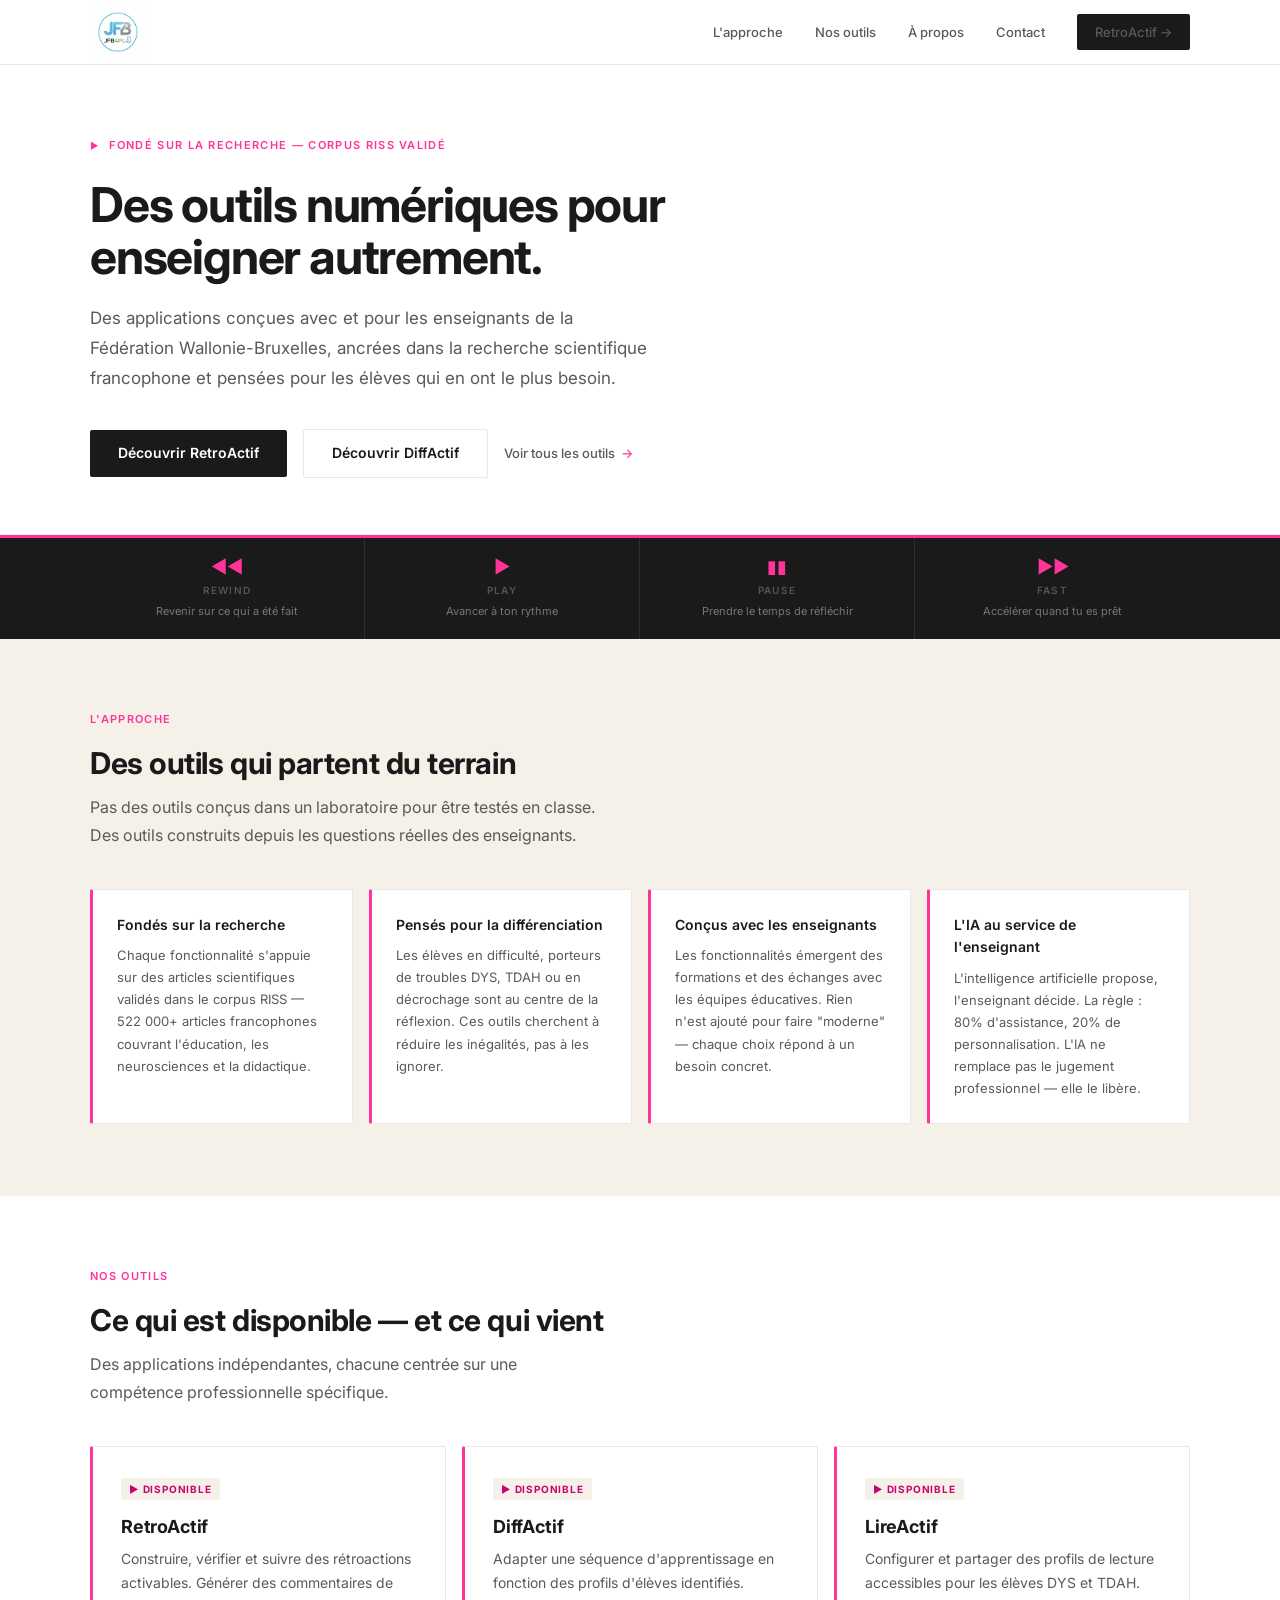
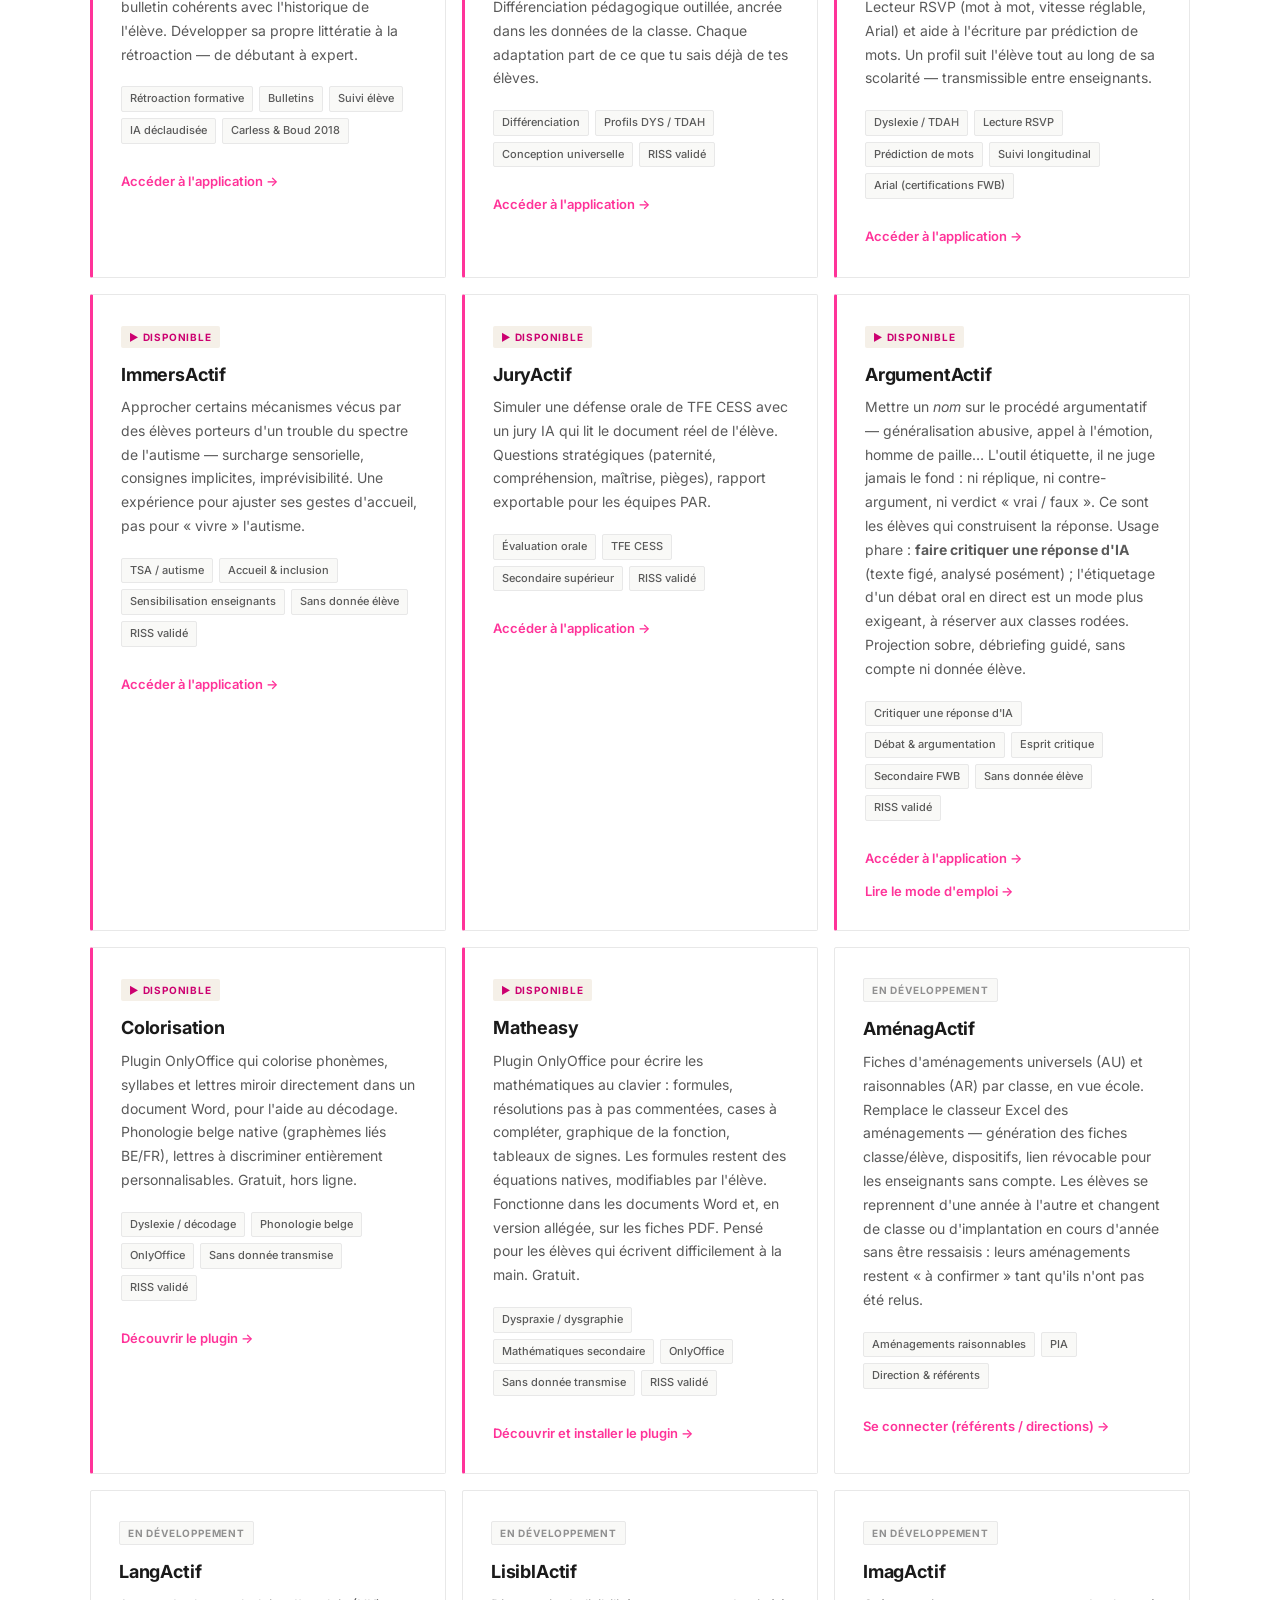
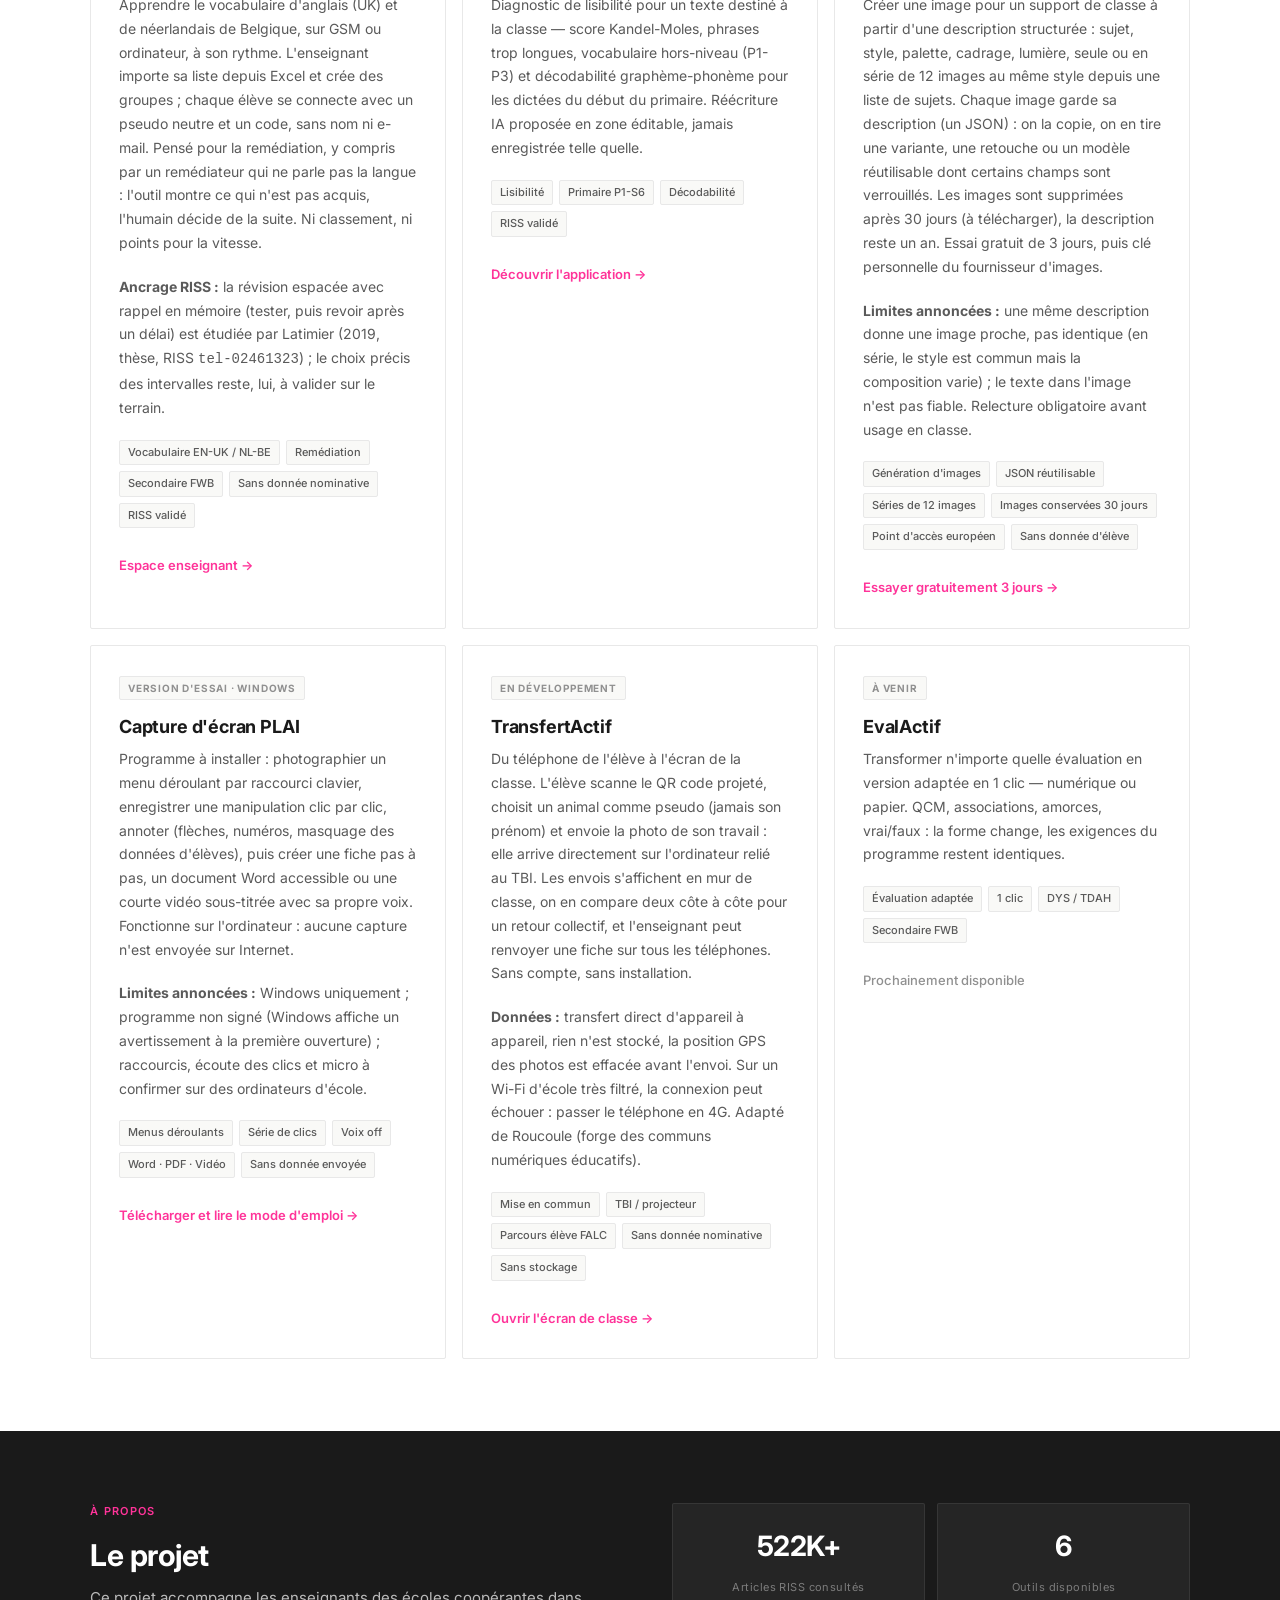
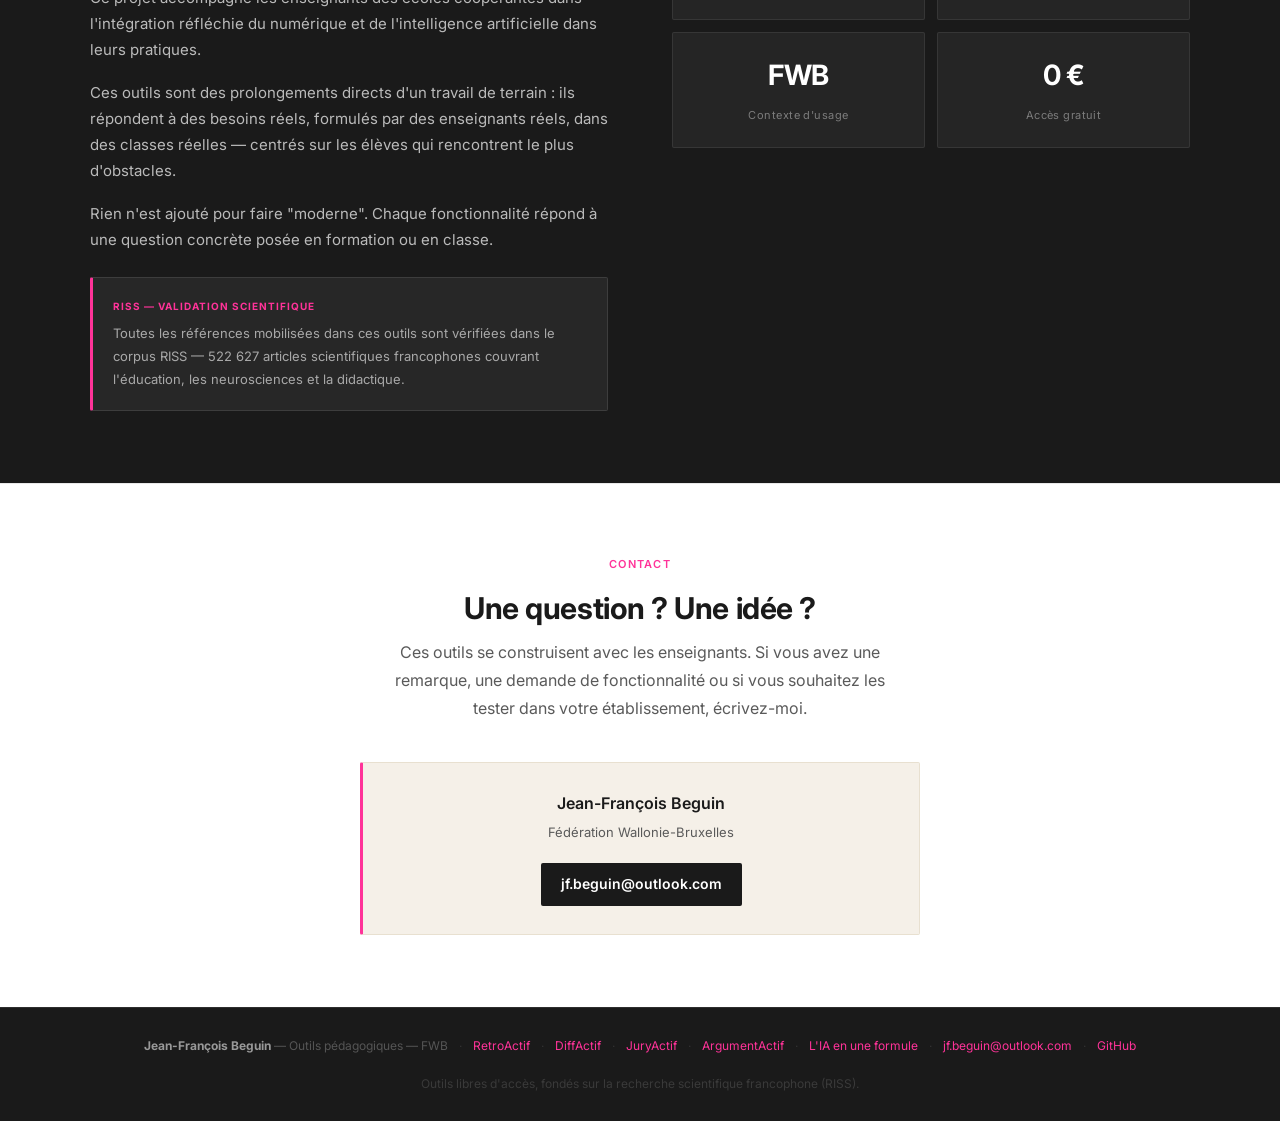
==== index.html @ 8d58b7bd "Ajoute la page de téléchargement et le mode d'emploi de Capture d'écran PLAI Co-Authored-By: Claude " ====
<!DOCTYPE html>
<html lang="fr">
<head>
  <meta charset="UTF-8" />
  <meta name="viewport" content="width=device-width, initial-scale=1.0" />
  <title>Jean-François Beguin — Outils pédagogiques</title>
  <meta name="description" content="Des outils numériques fondés sur la recherche, conçus pour les enseignants de la Fédération Wallonie-Bruxelles. Par Jean-François Beguin." />
  <link rel="preconnect" href="https://fonts.googleapis.com" />
  <link rel="preconnect" href="https://fonts.gstatic.com" crossorigin />
  <link href="https://fonts.googleapis.com/css2?family=Inter:wght@400;500;600;700&display=swap" rel="stylesheet" />
  <style>
    *, *::before, *::after { box-sizing: border-box; margin: 0; padding: 0; }

    :root {
      --noir:        #1a1a1a;
      --noir-doux:   #2e2e2e;
      --rose:        #FF3399;
      --rose-dk:     #CC0070;
      --beige:       #F5F0E8;
      --beige-dk:    #E8E0D0;
      --blanc:       #ffffff;
      --gris:        #5a5a5a;
      --gris-clair:  #909090;
      --bordure:     #e8e8e8;
      --bg-subtil:   #f9f9f7;
    }

    html { scroll-behavior: smooth; }

    body {
      font-family: 'Inter', system-ui, sans-serif;
      color: var(--noir);
      background: var(--blanc);
      line-height: 1.6;
      font-size: 16px;
    }

    a { color: inherit; text-decoration: none; }

    /* ── NAV ── */
    nav {
      position: sticky; top: 0; z-index: 100;
      background: var(--blanc);
      border-bottom: 1px solid var(--bordure);
      padding: 0 2rem;
    }

    .nav-inner {
      max-width: 1100px; margin: 0 auto;
      display: flex; align-items: center; justify-content: space-between;
      height: 64px;
    }

    .nav-logo {
      display: flex; align-items: center; gap: 12px;
    }

    .nav-logo img { height: 56px; width: auto; }

    .nav-logo-text {
      font-size: 13px; font-weight: 600;
      color: var(--noir); letter-spacing: 0.01em;
    }

    .nav-logo-sub {
      font-size: 10px; font-weight: 400;
      color: var(--gris-clair); letter-spacing: 0.03em;
      display: block;
    }

    .nav-links { display: flex; align-items: center; gap: 2rem; }
    .nav-links a {
      font-size: 13px; font-weight: 500;
      color: var(--gris); transition: color .15s;
    }
    .nav-links a:hover { color: var(--rose); }

    .btn-nav {
      background: var(--noir); color: var(--blanc);
      padding: 8px 18px; border-radius: 2px;
      font-size: 13px; font-weight: 600;
      transition: background .15s;
    }
    .btn-nav:hover { background: var(--noir-doux); }

    /* ── HERO ── */
    .hero {
      padding: 72px 2rem 56px;
      border-bottom: 1px solid var(--bordure);
    }

    .hero-inner { max-width: 1100px; margin: 0 auto; }

    .hero-tag {
      font-size: 11px; font-weight: 600;
      letter-spacing: 0.12em; text-transform: uppercase;
      color: var(--rose); margin-bottom: 24px;
      display: flex; align-items: center; gap: 10px;
    }
    .hero-tag::before { content: '▶'; font-size: 9px; }

    .hero h1 {
      font-size: clamp(2rem, 4.5vw, 3rem);
      font-weight: 700; line-height: 1.1;
      letter-spacing: -0.025em;
      color: var(--noir); max-width: 720px;
      margin-bottom: 20px;
    }

    .hero p {
      font-size: 17px; color: var(--gris);
      max-width: 560px; line-height: 1.75;
      margin-bottom: 36px;
    }

    .hero-cta { display: flex; gap: 16px; align-items: center; flex-wrap: wrap; }

    .btn-primary {
      background: var(--noir); color: var(--blanc);
      padding: 12px 28px; border-radius: 2px;
      font-weight: 600; font-size: 14px;
      transition: background .15s;
      display: inline-flex; align-items: center; gap: 8px;
    }
    .btn-primary:hover { background: var(--noir-doux); }

    .btn-secondary {
      font-size: 13px; font-weight: 500;
      color: var(--gris);
      display: inline-flex; align-items: center; gap: 6px;
    }
    .btn-secondary:hover { color: var(--rose); }
    .btn-secondary .arrow { color: var(--rose); }

    /* ── BANDE RYTHME ── */
    .rythme {
      background: var(--noir);
      border-top: 3px solid var(--rose);
    }

    .rythme-inner {
      max-width: 1100px; margin: 0 auto;
      display: grid; grid-template-columns: repeat(4, 1fr);
    }

    .rythme-item {
      padding: 20px 24px;
      display: flex; flex-direction: column;
      align-items: center; gap: 6px;
      border-right: 1px solid #2e2e2e;
    }
    .rythme-item:last-child { border-right: none; }

    .rythme-icon { font-size: 18px; color: var(--rose); line-height: 1; }

    .rythme-label {
      font-size: 10px; font-weight: 600;
      letter-spacing: 0.12em; text-transform: uppercase;
      color: #555;
    }

    .rythme-desc {
      font-size: 11px; color: #777;
      text-align: center; line-height: 1.4;
    }

    /* ── SECTIONS ── */
    section { padding: 72px 2rem; }
    .section-inner { max-width: 1100px; margin: 0 auto; }

    .section-label {
      font-size: 11px; font-weight: 600;
      letter-spacing: 0.12em; text-transform: uppercase;
      color: var(--rose); margin-bottom: 16px;
    }

    .section-title {
      font-size: clamp(1.4rem, 3vw, 1.875rem);
      font-weight: 700; letter-spacing: -0.015em;
      color: var(--noir); margin-bottom: 12px; line-height: 1.2;
    }

    .section-sub {
      font-size: 16px; color: var(--gris);
      max-width: 520px; line-height: 1.75;
    }

    /* ── APPROCHE ── */
    .approche { background: var(--beige); }

    .approche-grid {
      display: grid; grid-template-columns: repeat(auto-fit, minmax(240px, 1fr));
      gap: 16px; margin-top: 40px;
    }

    .approche-card {
      background: var(--blanc); border: 1px solid var(--bordure);
      border-left: 3px solid var(--rose);
      border-radius: 2px; padding: 24px;
    }

    .approche-card h3 {
      font-size: 14px; font-weight: 600;
      color: var(--noir); margin-bottom: 8px;
    }

    .approche-card p {
      font-size: 13px; color: var(--gris); line-height: 1.7;
    }

    /* ── OUTILS ── */
    .outils-grid {
      display: grid; grid-template-columns: repeat(auto-fit, minmax(300px, 1fr));
      gap: 16px; margin-top: 40px;
    }

    .outil-card {
      border: 1px solid var(--bordure); border-radius: 2px;
      padding: 28px; position: relative;
      transition: box-shadow .15s;
    }

    .outil-card:hover { box-shadow: 0 4px 24px rgba(0,0,0,.07); }

    .outil-card.disponible {
      border-left: 3px solid var(--rose);
    }

    .outil-badge {
      font-size: 10px; font-weight: 700;
      letter-spacing: 0.08em; text-transform: uppercase;
      padding: 3px 8px; border-radius: 2px;
      margin-bottom: 16px; display: inline-block;
    }

    .badge-live { background: var(--beige); color: var(--rose-dk); }
    .badge-dev  { background: var(--bg-subtil); color: var(--gris-clair); border: 1px solid var(--bordure); }

    .outil-card h3 {
      font-size: 18px; font-weight: 700;
      letter-spacing: -0.01em;
      color: var(--noir); margin-bottom: 10px; line-height: 1.2;
    }

    .outil-card p {
      font-size: 14px; color: var(--gris);
      line-height: 1.7; margin-bottom: 20px;
    }

    .outil-tags { display: flex; flex-wrap: wrap; gap: 6px; margin-bottom: 24px; }

    .tag {
      font-size: 11px; font-weight: 500;
      background: var(--bg-subtil); border: 1px solid var(--bordure);
      padding: 3px 8px; border-radius: 2px; color: var(--gris);
    }

    .outil-link {
      display: inline-flex; align-items: center; gap: 6px;
      font-size: 13px; font-weight: 600; color: var(--rose);
      border-bottom: 1px solid transparent;
      transition: border-color .15s;
    }
    .outil-link:hover { border-color: var(--rose); }

    .outil-link-disabled {
      font-size: 13px; font-weight: 500;
      color: var(--gris-clair);
    }

    /* ── ABOUT ── */
    .about { background: var(--noir); color: var(--blanc); }

    .about-inner {
      max-width: 1100px; margin: 0 auto;
      display: grid; grid-template-columns: 1fr 1fr;
      gap: 64px; align-items: start;
    }

    .about .section-label { color: var(--rose); }
    .about .section-title { color: var(--blanc); }

    .about p {
      color: rgba(255,255,255,0.7); line-height: 1.75;
      margin-bottom: 16px; font-size: 15px;
    }

    .about p strong { color: rgba(255,255,255,0.9); font-weight: 600; }

    .about-riss {
      background: rgba(255,255,255,.06);
      border: 1px solid rgba(255,255,255,.1);
      border-left: 3px solid var(--rose);
      border-radius: 2px; padding: 20px; margin-top: 24px;
    }

    .about-riss .riss-label {
      font-size: 10px; font-weight: 700;
      text-transform: uppercase; letter-spacing: 0.1em;
      color: var(--rose); margin-bottom: 8px;
    }

    .about-riss p {
      font-size: 13px; color: rgba(255,255,255,.6); margin: 0;
    }

    .about-stats {
      display: grid; grid-template-columns: 1fr 1fr;
      gap: 12px;
    }

    .about-stat {
      text-align: center;
      background: rgba(255,255,255,.05);
      border: 1px solid rgba(255,255,255,.08);
      border-radius: 2px; padding: 20px;
    }

    .about-stat .num {
      font-size: 28px; font-weight: 700;
      color: var(--blanc); letter-spacing: -0.02em;
      display: block; margin-bottom: 4px;
    }

    .about-stat .lbl {
      font-size: 11px; color: rgba(255,255,255,.4);
      letter-spacing: 0.04em;
    }

    /* ── CONTACT ── */
    .contact { border-top: 1px solid var(--bordure); }

    .contact-box {
      max-width: 560px; margin: 40px auto 0;
      background: var(--beige);
      border: 1px solid var(--beige-dk);
      border-left: 3px solid var(--rose);
      border-radius: 2px; padding: 28px; text-align: center;
    }

    .contact-box h3 {
      font-size: 16px; font-weight: 600;
      color: var(--noir); margin-bottom: 6px;
    }

    .contact-box p {
      font-size: 13px; color: var(--gris);
      margin-bottom: 20px; line-height: 1.6;
    }

    .contact-email {
      display: inline-flex; align-items: center; gap: 8px;
      background: var(--noir); color: var(--blanc);
      padding: 10px 20px; border-radius: 2px;
      font-weight: 600; font-size: 14px;
      transition: background .15s;
    }
    .contact-email:hover { background: var(--noir-doux); }

    /* ── FOOTER ── */
    footer {
      background: var(--noir); color: #555;
      padding: 28px 2rem; text-align: center;
      font-size: 12px; border-top: 1px solid #2e2e2e;
    }
    footer strong { color: #999; }
    footer a { color: var(--rose); }
    footer a:hover { text-decoration: underline; }
    footer .sep { margin: 0 8px; color: #333; }

    /* ── RESPONSIVE ── */
    @media (max-width: 768px) {
      .nav-links { display: none; }
      .about-inner { grid-template-columns: 1fr; gap: 40px; }
      .rythme-inner { grid-template-columns: repeat(2, 1fr); }
    }
  </style>
  <script defer src="https://cloud.umami.is/script.js" data-website-id="f9b80a7f-f0d7-4c2b-8bb0-e303efa3aeed"></script>
</head>
<body>

<!-- NAV -->
<nav>
  <div class="nav-inner">
    <div class="nav-logo">
      <img src="logo-jfb4plai.png" alt="Jean-François Beguin" />
    </div>
    <div class="nav-links">
      <a href="#approche">L'approche</a>
      <a href="#outils">Nos outils</a>
      <a href="#about">À propos</a>
      <a href="#contact">Contact</a>
      <a href="https://retroactif.jfb4plai.com" class="btn-nav" target="_blank" rel="noopener noreferrer" data-umami-event="nav-retroactif">RetroActif →</a>
    </div>
  </div>
</nav>

<!-- HERO -->
<div class="hero">
  <div class="hero-inner">
    <div class="hero-tag">Fondé sur la recherche — Corpus RISS validé</div>
    <h1>Des outils numériques pour enseigner autrement.</h1>
    <p>
      Des applications conçues avec et pour les enseignants de la Fédération Wallonie-Bruxelles,
      ancrées dans la recherche scientifique francophone et pensées pour les élèves qui en ont le plus besoin.
    </p>
    <div class="hero-cta">
      <a href="https://retroactif.jfb4plai.com" class="btn-primary" target="_blank" rel="noopener noreferrer" data-umami-event="hero-retroactif">
        Découvrir RetroActif
      </a>
      <a href="https://diffactif.vercel.app" class="btn-primary" style="background:var(--blanc);color:var(--noir);border:1.5px solid var(--bordure);" target="_blank" rel="noopener noreferrer" data-umami-event="hero-diffactif">
        Découvrir DiffActif
      </a>
      <a href="#outils" class="btn-secondary">
        Voir tous les outils <span class="arrow">→</span>
      </a>
    </div>
  </div>
</div>

<!-- BANDE RYTHME -->
<div class="rythme">
  <div class="rythme-inner">
    <div class="rythme-item">
      <span class="rythme-icon">◀◀</span>
      <span class="rythme-label">Rewind</span>
      <span class="rythme-desc">Revenir sur ce qui a été fait</span>
    </div>
    <div class="rythme-item">
      <span class="rythme-icon">▶</span>
      <span class="rythme-label">Play</span>
      <span class="rythme-desc">Avancer à ton rythme</span>
    </div>
    <div class="rythme-item">
      <span class="rythme-icon">▮▮</span>
      <span class="rythme-label">Pause</span>
      <span class="rythme-desc">Prendre le temps de réfléchir</span>
    </div>
    <div class="rythme-item">
      <span class="rythme-icon">▶▶</span>
      <span class="rythme-label">Fast</span>
      <span class="rythme-desc">Accélérer quand tu es prêt</span>
    </div>
  </div>
</div>

<!-- APPROCHE -->
<section class="approche" id="approche">
  <div class="section-inner">
    <div class="section-label">L'approche</div>
    <h2 class="section-title">Des outils qui partent du terrain</h2>
    <p class="section-sub">Pas des outils conçus dans un laboratoire pour être testés en classe. Des outils construits depuis les questions réelles des enseignants.</p>

    <div class="approche-grid">
      <div class="approche-card">
        <h3>Fondés sur la recherche</h3>
        <p>Chaque fonctionnalité s'appuie sur des articles scientifiques validés dans le corpus RISS — 522 000+ articles francophones couvrant l'éducation, les neurosciences et la didactique.</p>
      </div>
      <div class="approche-card">
        <h3>Pensés pour la différenciation</h3>
        <p>Les élèves en difficulté, porteurs de troubles DYS, TDAH ou en décrochage sont au centre de la réflexion. Ces outils cherchent à réduire les inégalités, pas à les ignorer.</p>
      </div>
      <div class="approche-card">
        <h3>Conçus avec les enseignants</h3>
        <p>Les fonctionnalités émergent des formations et des échanges avec les équipes éducatives. Rien n'est ajouté pour faire "moderne" — chaque choix répond à un besoin concret.</p>
      </div>
      <div class="approche-card">
        <h3>L'IA au service de l'enseignant</h3>
        <p>L'intelligence artificielle propose, l'enseignant décide. La règle : 80% d'assistance, 20% de personnalisation. L'IA ne remplace pas le jugement professionnel — elle le libère.</p>
      </div>
    </div>
  </div>
</section>

<!-- OUTILS -->
<section id="outils">
  <div class="section-inner">
    <div class="section-label">Nos outils</div>
    <h2 class="section-title">Ce qui est disponible — et ce qui vient</h2>
    <p class="section-sub">Des applications indépendantes, chacune centrée sur une compétence professionnelle spécifique.</p>

    <div class="outils-grid">

      <!-- RetroActif -->
      <div class="outil-card disponible">
        <span class="outil-badge badge-live">▶ Disponible</span>
        <h3>RetroActif</h3>
        <p>
          Construire, vérifier et suivre des rétroactions activables.
          Générer des commentaires de bulletin cohérents avec l'historique de l'élève.
          Développer sa propre littératie à la rétroaction — de débutant à expert.
        </p>
        <div class="outil-tags">
          <span class="tag">Rétroaction formative</span>
          <span class="tag">Bulletins</span>
          <span class="tag">Suivi élève</span>
          <span class="tag">IA déclaudisée</span>
          <span class="tag">Carless &amp; Boud 2018</span>
        </div>
        <a href="https://retroactif.jfb4plai.com" class="outil-link" target="_blank" rel="noopener noreferrer" data-umami-event="carte-retroactif">
          Accéder à l'application →
        </a>
      </div>

      <!-- DiffActif -->
      <div class="outil-card disponible">
        <span class="outil-badge badge-live">▶ Disponible</span>
        <h3>DiffActif</h3>
        <p>
          Adapter une séquence d'apprentissage en fonction des profils d'élèves identifiés.
          Différenciation pédagogique outillée, ancrée dans les données de la classe.
          Chaque adaptation part de ce que tu sais déjà de tes élèves.
        </p>
        <div class="outil-tags">
          <span class="tag">Différenciation</span>
          <span class="tag">Profils DYS / TDAH</span>
          <span class="tag">Conception universelle</span>
          <span class="tag">RISS validé</span>
        </div>
        <a href="https://diffactif.vercel.app" class="outil-link" target="_blank" rel="noopener noreferrer" data-umami-event="carte-diffactif">
          Accéder à l'application →
        </a>
      </div>

      <!-- LireActif -->
      <div class="outil-card disponible">
        <span class="outil-badge badge-live">▶ Disponible</span>
        <h3>LireActif</h3>
        <p>
          Configurer et partager des profils de lecture accessibles pour les élèves DYS et TDAH.
          Lecteur RSVP (mot à mot, vitesse réglable, Arial) et aide à l'écriture par prédiction de mots.
          Un profil suit l'élève tout au long de sa scolarité — transmissible entre enseignants.
        </p>
        <div class="outil-tags">
          <span class="tag">Dyslexie / TDAH</span>
          <span class="tag">Lecture RSVP</span>
          <span class="tag">Prédiction de mots</span>
          <span class="tag">Suivi longitudinal</span>
          <span class="tag">Arial (certifications FWB)</span>
        </div>
        <a href="https://lire-actif.vercel.app" class="outil-link" target="_blank" rel="noopener noreferrer" data-umami-event="carte-lireactif">
          Accéder à l'application →
        </a>
      </div>

      <!-- ImmersActif -->
      <div class="outil-card disponible">
        <span class="outil-badge badge-live">▶ Disponible</span>
        <h3>ImmersActif</h3>
        <p>
          Approcher certains mécanismes vécus par des élèves porteurs d'un trouble du spectre de l'autisme —
          surcharge sensorielle, consignes implicites, imprévisibilité.
          Une expérience pour ajuster ses gestes d'accueil, pas pour « vivre » l'autisme.
        </p>
        <div class="outil-tags">
          <span class="tag">TSA / autisme</span>
          <span class="tag">Accueil &amp; inclusion</span>
          <span class="tag">Sensibilisation enseignants</span>
          <span class="tag">Sans donnée élève</span>
          <span class="tag">RISS validé</span>
        </div>
        <a href="https://immersactif.vercel.app" class="outil-link" target="_blank" rel="noopener noreferrer" data-umami-event="carte-immersactif">
          Accéder à l'application →
        </a>
      </div>

      <!-- JuryActif -->
      <div class="outil-card disponible">
        <span class="outil-badge badge-live">▶ Disponible</span>
        <h3>JuryActif</h3>
        <p>
          Simuler une défense orale de TFE CESS avec un jury IA qui lit le document réel de l'élève.
          Questions stratégiques (paternité, compréhension, maîtrise, pièges), rapport exportable pour les équipes PAR.
</p>
        <div class="outil-tags">
          <span class="tag">Évaluation orale</span>
          <span class="tag">TFE CESS</span>
          <span class="tag">Secondaire supérieur</span>
          <span class="tag">RISS validé</span>
        </div>
        <a href="https://jury-actif.vercel.app" class="outil-link" target="_blank" rel="noopener noreferrer" data-umami-event="carte-juryactif">
          Accéder à l'application →
        </a>
      </div>

      <!-- ArgumentActif -->
      <div class="outil-card disponible">
        <span class="outil-badge badge-live">▶ Disponible</span>
        <h3>ArgumentActif</h3>
        <p>
          Mettre un <em>nom</em> sur le procédé argumentatif — généralisation abusive, appel
          à l'émotion, homme de paille… L'outil étiquette, il ne juge jamais le fond : ni
          réplique, ni contre-argument, ni verdict « vrai / faux ». Ce sont les élèves qui
          construisent la réponse. Usage phare : <strong>faire critiquer une réponse d'IA</strong>
          (texte figé, analysé posément) ; l'étiquetage d'un débat oral en direct est un mode
          plus exigeant, à réserver aux classes rodées. Projection sobre, débriefing guidé,
          sans compte ni donnée élève.
        </p>
        <div class="outil-tags">
          <span class="tag">Critiquer une réponse d'IA</span>
          <span class="tag">Débat &amp; argumentation</span>
          <span class="tag">Esprit critique</span>
          <span class="tag">Secondaire FWB</span>
          <span class="tag">Sans donnée élève</span>
          <span class="tag">RISS validé</span>
        </div>
        <a href="https://argumentactif.jfb4plai.com" class="outil-link" target="_blank" rel="noopener noreferrer" data-umami-event="carte-argumentactif">
          Accéder à l'application →
        </a>
        <a href="https://argumentactif.jfb4plai.com/mode-emploi" class="outil-link" style="display:block;margin-top:10px;" target="_blank" rel="noopener noreferrer" data-umami-event="carte-argumentactif-mode-emploi">
          Lire le mode d'emploi →
        </a>
      </div>

      <!-- Colorisation -->
      <div class="outil-card disponible">
        <span class="outil-badge badge-live">▶ Disponible</span>
        <h3>Colorisation</h3>
        <p>
          Plugin OnlyOffice qui colorise phonèmes, syllabes et lettres miroir directement
          dans un document Word, pour l'aide au décodage. Phonologie belge native (graphèmes
          liés BE/FR), lettres à discriminer entièrement personnalisables. Gratuit, hors ligne.
        </p>
        <div class="outil-tags">
          <span class="tag">Dyslexie / décodage</span>
          <span class="tag">Phonologie belge</span>
          <span class="tag">OnlyOffice</span>
          <span class="tag">Sans donnée transmise</span>
          <span class="tag">RISS validé</span>
        </div>
        <a href="/colorisation-plai-onlyoffice.html" class="outil-link" data-umami-event="carte-colorisation-plai">
          Découvrir le plugin →
        </a>
      </div>

      <!-- Matheasy -->
      <div class="outil-card disponible">
        <span class="outil-badge badge-live">▶ Disponible</span>
        <h3>Matheasy</h3>
        <p>
          Plugin OnlyOffice pour écrire les mathématiques au clavier : formules,
          résolutions pas à pas commentées, cases à compléter, graphique de la fonction, tableaux
          de signes. Les formules restent des équations natives, modifiables par l'élève.
          Fonctionne dans les documents Word et, en version allégée, sur les fiches PDF.
          Pensé pour les élèves qui écrivent difficilement à la main. Gratuit.
        </p>
        <div class="outil-tags">
          <span class="tag">Dyspraxie / dysgraphie</span>
          <span class="tag">Mathématiques secondaire</span>
          <span class="tag">OnlyOffice</span>
          <span class="tag">Sans donnée transmise</span>
          <span class="tag">RISS validé</span>
        </div>
        <a href="/matheasy-onlyoffice.html" class="outil-link" data-umami-event="carte-matheasy">
          Découvrir et installer le plugin →
        </a>
      </div>

      <!-- AménagActif -->
      <div class="outil-card">
        <span class="outil-badge badge-dev">En développement</span>
        <h3>AménagActif</h3>
        <p>
          Fiches d'aménagements universels (AU) et raisonnables (AR) par classe, en vue école.
          Remplace le classeur Excel des aménagements — génération
          des fiches classe/élève, dispositifs, lien révocable pour les enseignants sans compte.
          Les élèves se reprennent d'une année à l'autre et changent de classe ou d'implantation
          en cours d'année sans être ressaisis : leurs aménagements restent « à confirmer » tant
          qu'ils n'ont pas été relus.
        </p>
        <div class="outil-tags">
          <span class="tag">Aménagements raisonnables</span>
          <span class="tag">PIA</span>
          <span class="tag">Direction &amp; référents</span>
        </div>
        <a href="https://amenagactif.jfb4plai.com" class="outil-link" target="_blank" rel="noopener noreferrer" data-umami-event="carte-amenagactif">
          Se connecter (référents / directions) →
        </a>
      </div>

      <!-- LangActif -->
      <div class="outil-card">
        <span class="outil-badge badge-dev">En développement</span>
        <h3>LangActif</h3>
        <p>
          Apprendre le vocabulaire d'anglais (UK) et de néerlandais de Belgique, sur GSM ou
          ordinateur, à son rythme. L'enseignant importe sa liste depuis Excel et crée des
          groupes ; chaque élève se connecte avec un pseudo neutre et un code, sans nom ni
          e-mail. Pensé pour la remédiation, y compris par un remédiateur qui ne parle pas la
          langue : l'outil montre ce qui n'est pas acquis, l'humain décide de la suite. Ni
          classement, ni points pour la vitesse.
        </p>
        <p style="font-size:14px;">
          <strong>Ancrage RISS :</strong> la révision espacée avec rappel en mémoire (tester,
          puis revoir après un délai) est étudiée par Latimier (2019, thèse, RISS
          <code>tel-02461323</code>) ; le choix précis des intervalles reste, lui, à valider
          sur le terrain.
        </p>
        <div class="outil-tags">
          <span class="tag">Vocabulaire EN-UK / NL-BE</span>
          <span class="tag">Remédiation</span>
          <span class="tag">Secondaire FWB</span>
          <span class="tag">Sans donnée nominative</span>
          <span class="tag">RISS validé</span>
        </div>
        <a href="https://langactif.jfb4plai.com" class="outil-link" target="_blank" rel="noopener noreferrer" data-umami-event="carte-langactif">
          Espace enseignant →
        </a>
      </div>

      <!-- LisiblActif -->
      <div class="outil-card">
        <span class="outil-badge badge-dev">En développement</span>
        <h3>LisiblActif</h3>
        <p>
          Diagnostic de lisibilité pour un texte destiné à la classe — score Kandel-Moles,
          phrases trop longues, vocabulaire hors-niveau (P1-P3) et décodabilité graphème-phonème
          pour les dictées du début du primaire. Réécriture IA proposée en zone éditable,
          jamais enregistrée telle quelle.
        </p>
        <div class="outil-tags">
          <span class="tag">Lisibilité</span>
          <span class="tag">Primaire P1-S6</span>
          <span class="tag">Décodabilité</span>
          <span class="tag">RISS validé</span>
        </div>
        <a href="https://lisiblactif.vercel.app" class="outil-link" target="_blank" rel="noopener noreferrer" data-umami-event="carte-lisiblactif">
          Découvrir l'application →
        </a>
      </div>

      <!-- ImagActif -->
      <div class="outil-card">
        <span class="outil-badge badge-dev">En développement</span>
        <h3>ImagActif</h3>
        <p>
          Créer une image pour un support de classe à partir d'une description structurée :
          sujet, style, palette, cadrage, lumière, seule ou en série de 12 images au même style
          depuis une liste de sujets. Chaque image garde sa description (un JSON) :
          on la copie, on en tire une variante, une retouche ou un modèle réutilisable dont certains champs
          sont verrouillés. Les images sont supprimées après 30 jours (à télécharger), la
          description reste un an. Essai gratuit de 3 jours, puis clé personnelle du fournisseur d'images.
        </p>
        <p style="font-size:14px;">
          <strong>Limites annoncées :</strong> une même description donne une image proche, pas
          identique (en série, le style est commun mais la composition varie) ; le texte dans l'image
          n'est pas fiable. Relecture obligatoire avant usage en classe.
        </p>
        <div class="outil-tags">
          <span class="tag">Génération d'images</span>
          <span class="tag">JSON réutilisable</span>
          <span class="tag">Séries de 12 images</span>
          <span class="tag">Images conservées 30 jours</span>
          <span class="tag">Point d'accès européen</span>
          <span class="tag">Sans donnée d'élève</span>
        </div>
        <a href="https://imagactif.jfb4plai.com" class="outil-link" target="_blank" rel="noopener noreferrer" data-umami-event="carte-imagactif">
          Essayer gratuitement 3 jours →
        </a>
      </div>

      <!-- Capture d'écran PLAI -->
      <div class="outil-card">
        <span class="outil-badge badge-dev">Version d'essai · Windows</span>
        <h3>Capture d'écran PLAI</h3>
        <p>
          Programme à installer : photographier un menu déroulant par raccourci clavier, enregistrer une
          manipulation clic par clic, annoter (flèches, numéros, masquage des données d'élèves), puis créer
          une fiche pas à pas, un document Word accessible ou une courte vidéo sous-titrée avec sa propre voix.
          Fonctionne sur l'ordinateur : aucune capture n'est envoyée sur Internet.
        </p>
        <p style="font-size:14px;">
          <strong>Limites annoncées :</strong> Windows uniquement ; programme non signé (Windows affiche un
          avertissement à la première ouverture) ; raccourcis, écoute des clics et micro à confirmer sur
          des ordinateurs d'école.
        </p>
        <div class="outil-tags">
          <span class="tag">Menus déroulants</span>
          <span class="tag">Série de clics</span>
          <span class="tag">Voix off</span>
          <span class="tag">Word · PDF · Vidéo</span>
          <span class="tag">Sans donnée envoyée</span>
        </div>
        <a href="/capture-ecran/" class="outil-link" data-umami-event="carte-capture-ecran">
          Télécharger et lire le mode d'emploi →
        </a>
      </div>

      <!-- TransfertActif -->
      <div class="outil-card">
        <span class="outil-badge badge-dev">En développement</span>
        <h3>TransfertActif</h3>
        <p>
          Du téléphone de l'élève à l'écran de la classe. L'élève scanne le QR code projeté,
          choisit un animal comme pseudo (jamais son prénom) et envoie la photo de son travail :
          elle arrive directement sur l'ordinateur relié au TBI. Les envois s'affichent en mur
          de classe, on en compare deux côte à côte pour un retour collectif, et l'enseignant
          peut renvoyer une fiche sur tous les téléphones. Sans compte, sans installation.
        </p>
        <p style="font-size:14px;">
          <strong>Données :</strong> transfert direct d'appareil à appareil, rien n'est stocké,
          la position GPS des photos est effacée avant l'envoi. Sur un Wi-Fi d'école très
          filtré, la connexion peut échouer : passer le téléphone en 4G. Adapté de Roucoule
          (forge des communs numériques éducatifs).
        </p>
        <div class="outil-tags">
          <span class="tag">Mise en commun</span>
          <span class="tag">TBI / projecteur</span>
          <span class="tag">Parcours élève FALC</span>
          <span class="tag">Sans donnée nominative</span>
          <span class="tag">Sans stockage</span>
        </div>
        <a href="https://transfertactif.jfb4plai.com" class="outil-link" target="_blank" rel="noopener noreferrer" data-umami-event="carte-transfertactif">
          Ouvrir l'écran de classe →
        </a>
      </div>

      <!-- EvalActif -->
      <div class="outil-card">
        <span class="outil-badge badge-dev">À venir</span>
        <h3>EvalActif</h3>
        <p>
          Transformer n'importe quelle évaluation en version adaptée en 1 clic — numérique ou papier.
          QCM, associations, amorces, vrai/faux : la forme change, les exigences du programme restent identiques.
        </p>
        <div class="outil-tags">
          <span class="tag">Évaluation adaptée</span>
          <span class="tag">1 clic</span>
          <span class="tag">DYS / TDAH</span>
          <span class="tag">Secondaire FWB</span>
        </div>
        <span class="outil-link-disabled">Prochainement disponible</span>
      </div>

    </div>
  </div>
</section>

<!-- ABOUT -->
<section class="about" id="about">
  <div class="about-inner">
    <div>
      <div class="section-label">À propos</div>
      <h2 class="section-title">Le projet</h2>
      <p>
        Ce projet accompagne
        les enseignants des écoles coopérantes dans l'intégration réfléchie
        du numérique et de l'intelligence artificielle dans leurs pratiques.
      </p>
      <p>
        Ces outils sont des prolongements directs d'un travail de terrain :
        ils répondent à des besoins réels, formulés par des enseignants réels,
        dans des classes réelles — centrés sur les élèves qui rencontrent le plus d'obstacles.
      </p>
      <p>
        Rien n'est ajouté pour faire "moderne". Chaque fonctionnalité répond
        à une question concrète posée en formation ou en classe.
      </p>
      <div class="about-riss">
        <div class="riss-label">RISS — Validation scientifique</div>
        <p>Toutes les références mobilisées dans ces outils sont vérifiées dans le corpus RISS — 522 627 articles scientifiques francophones couvrant l'éducation, les neurosciences et la didactique.</p>
      </div>
    </div>
    <div>
      <div class="about-stats">
        <div class="about-stat">
          <span class="num">522K+</span>
          <span class="lbl">Articles RISS consultés</span>
        </div>
        <div class="about-stat">
          <span class="num">6</span>
          <span class="lbl">Outils disponibles</span>
        </div>
        <div class="about-stat">
          <span class="num">FWB</span>
          <span class="lbl">Contexte d'usage</span>
        </div>
        <div class="about-stat">
          <span class="num">0 €</span>
          <span class="lbl">Accès gratuit</span>
        </div>
      </div>
    </div>
  </div>
</section>

<!-- CONTACT -->
<section class="contact" id="contact">
  <div class="section-inner" style="text-align:center;">
    <div class="section-label" style="justify-content:center; display:flex;">Contact</div>
    <h2 class="section-title" style="text-align:center;">Une question ? Une idée ?</h2>
    <p class="section-sub" style="margin:0 auto;">
      Ces outils se construisent avec les enseignants. Si vous avez une remarque,
      une demande de fonctionnalité ou si vous souhaitez les tester dans votre établissement, écrivez-moi.
    </p>
    <div class="contact-box">
      <h3>Jean-François Beguin</h3>
      <p>Fédération Wallonie-Bruxelles</p>
      <a href="mailto:jf.beguin@outlook.com" class="contact-email">
        jf.beguin@outlook.com
      </a>
    </div>
  </div>
</section>

<!-- FOOTER -->
<footer>
  <strong>Jean-François Beguin</strong> — Outils pédagogiques — FWB
  <span class="sep">·</span>
  <a href="https://retroactif.jfb4plai.com" target="_blank" rel="noopener noreferrer">RetroActif</a>
  <span class="sep">·</span>
  <a href="https://diffactif.vercel.app" target="_blank" rel="noopener noreferrer">DiffActif</a>
  <span class="sep">·</span>
  <a href="https://jury-actif.vercel.app" target="_blank" rel="noopener noreferrer">JuryActif</a>
  <span class="sep">·</span>
  <a href="https://argumentactif.jfb4plai.com" target="_blank" rel="noopener noreferrer">ArgumentActif</a>
  <span class="sep">·</span>
  <a href="/formule">L'IA en une formule</a>
  <span class="sep">·</span>
  <a href="mailto:jf.beguin@outlook.com">jf.beguin@outlook.com</a>
  <span class="sep">·</span>
  <a href="https://github.com/jfb4plai" target="_blank">GitHub</a>
  <br /><br />
  <span style="color:#3a3a3a;">Outils libres d'accès, fondés sur la recherche scientifique francophone (RISS).</span>
</footer>

</body>
</html>
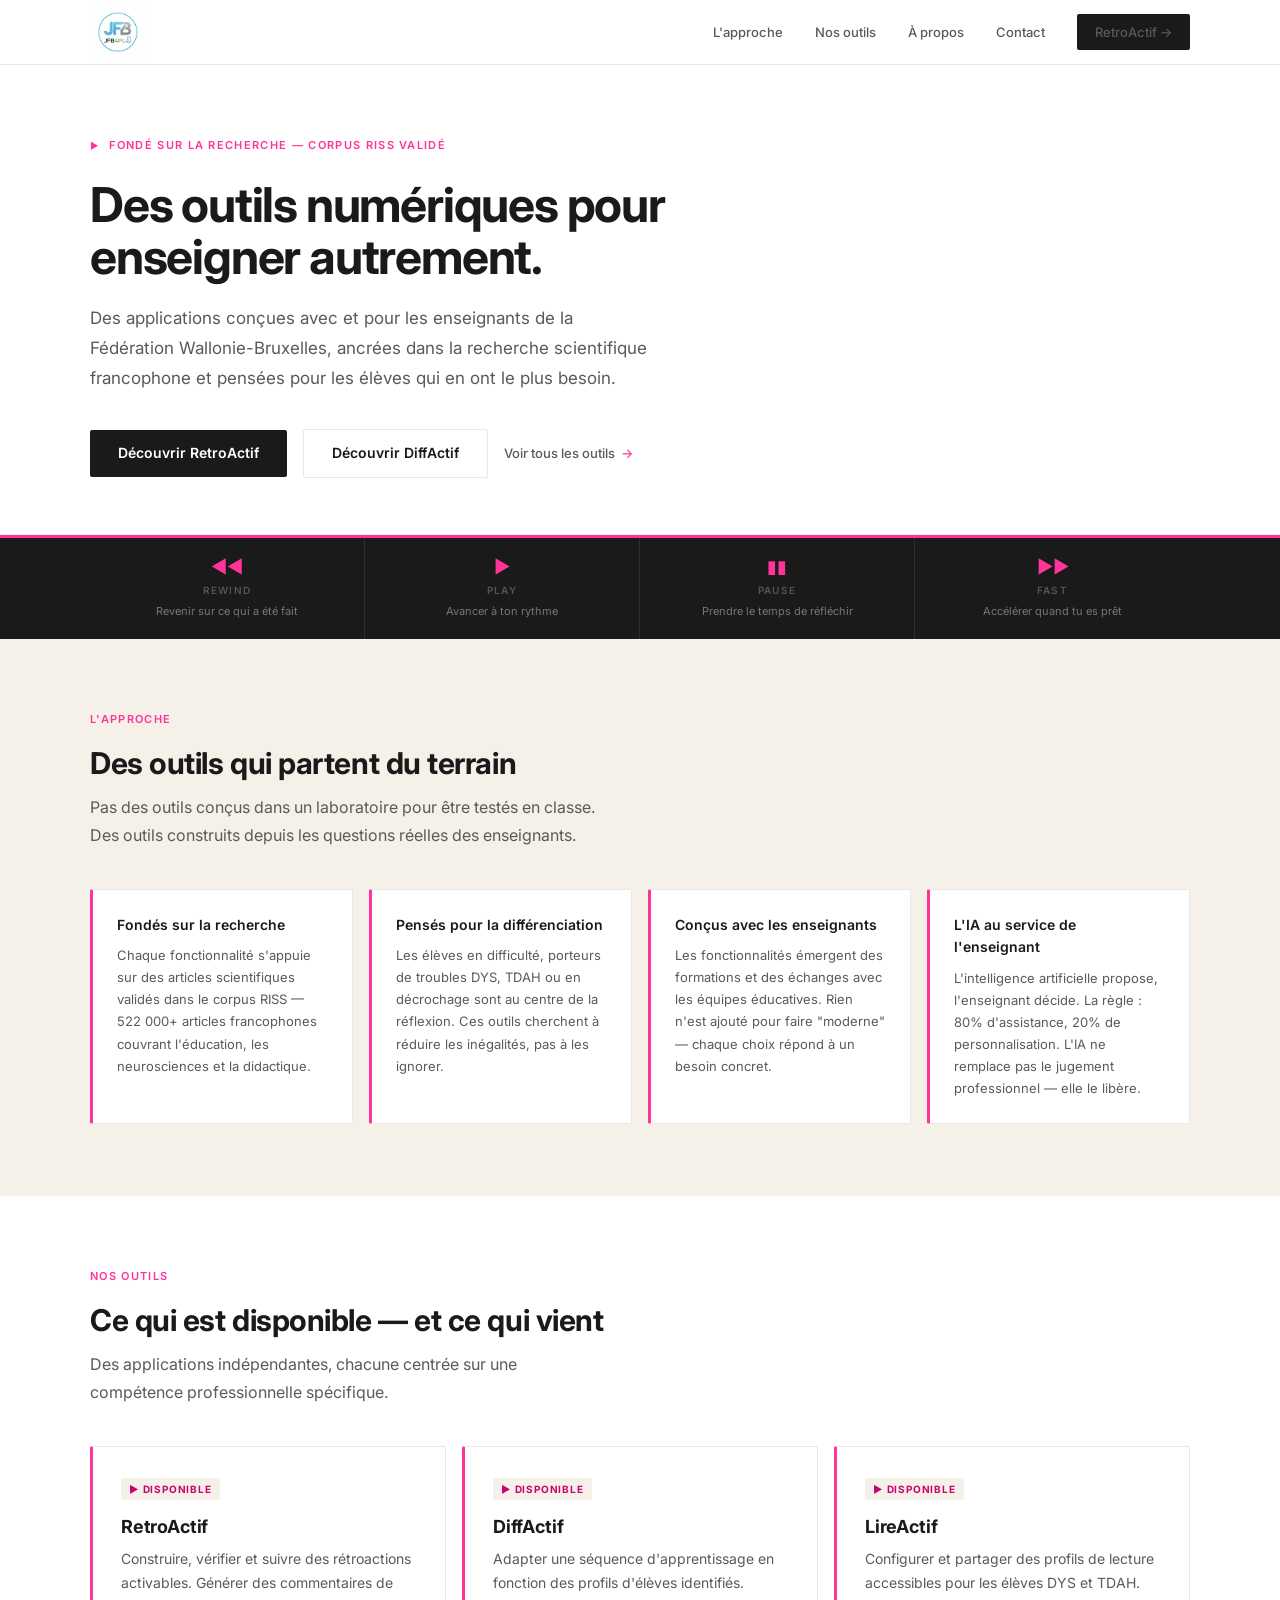
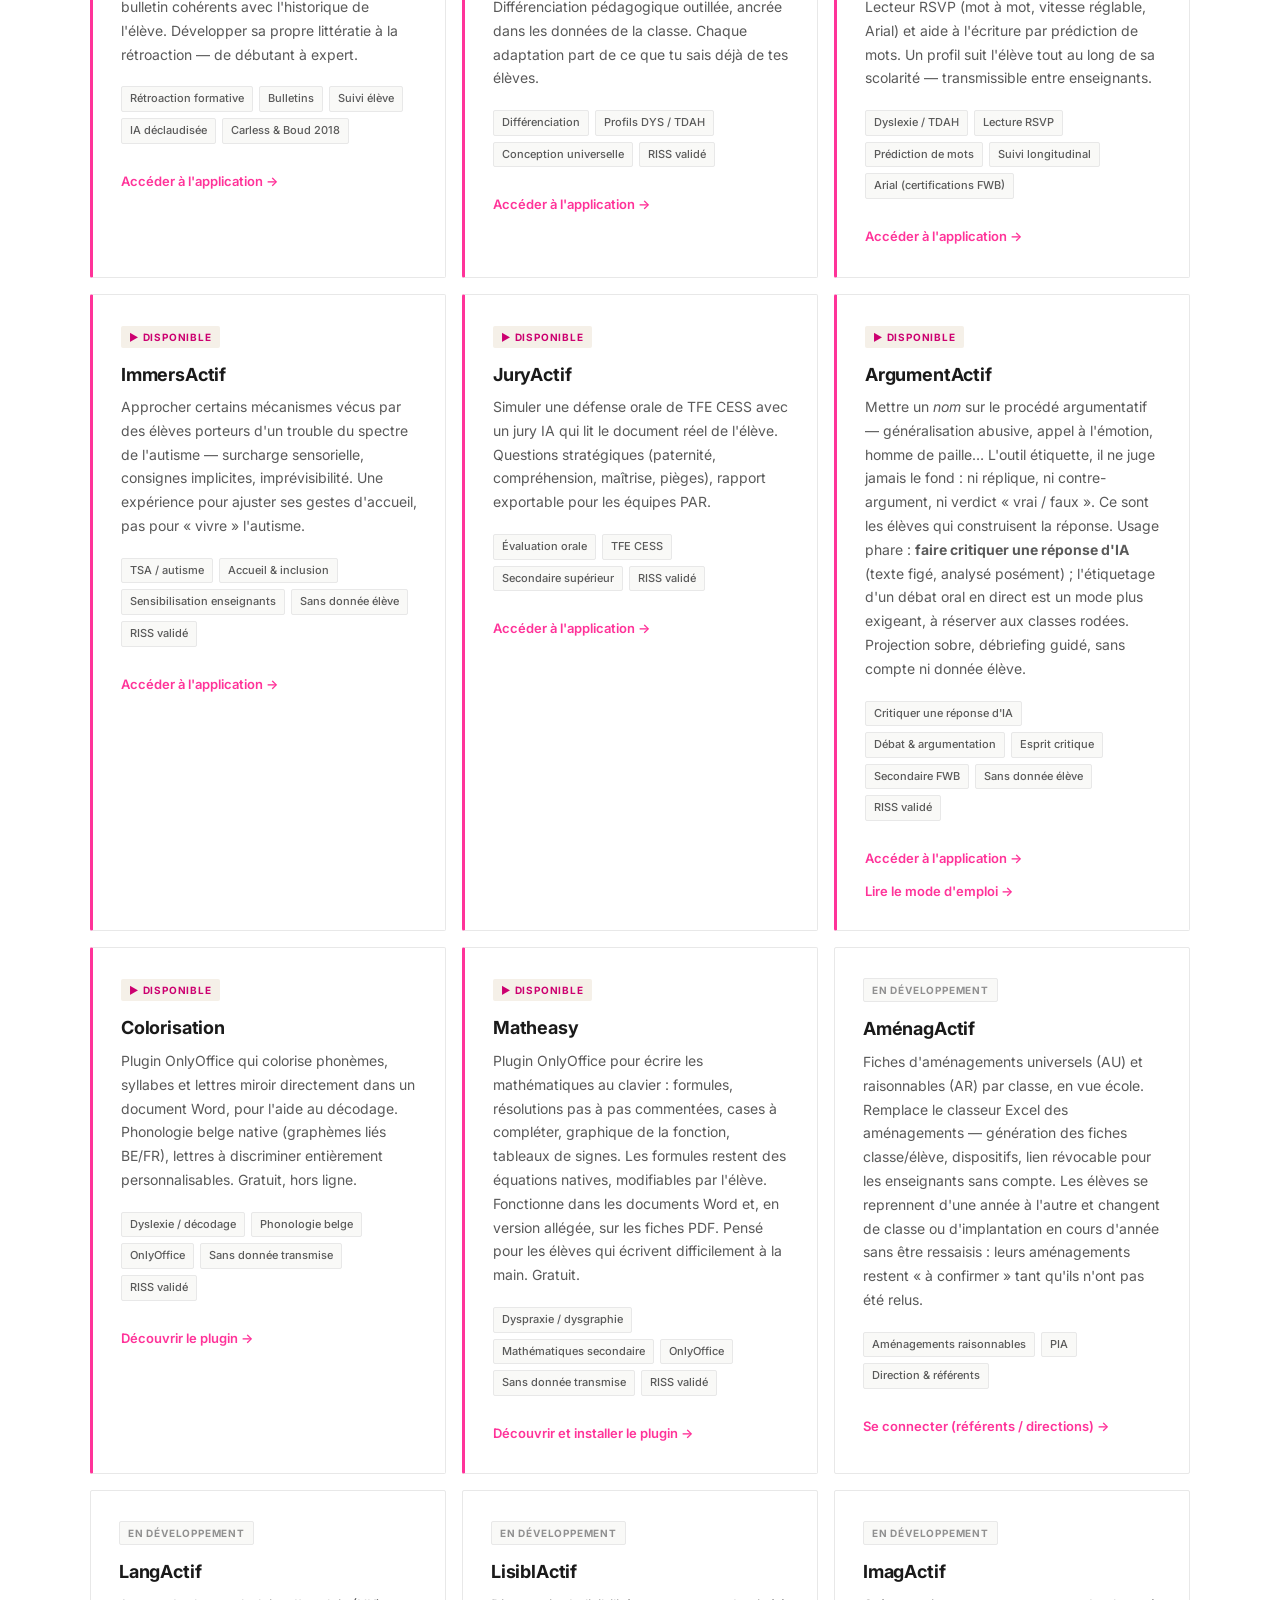
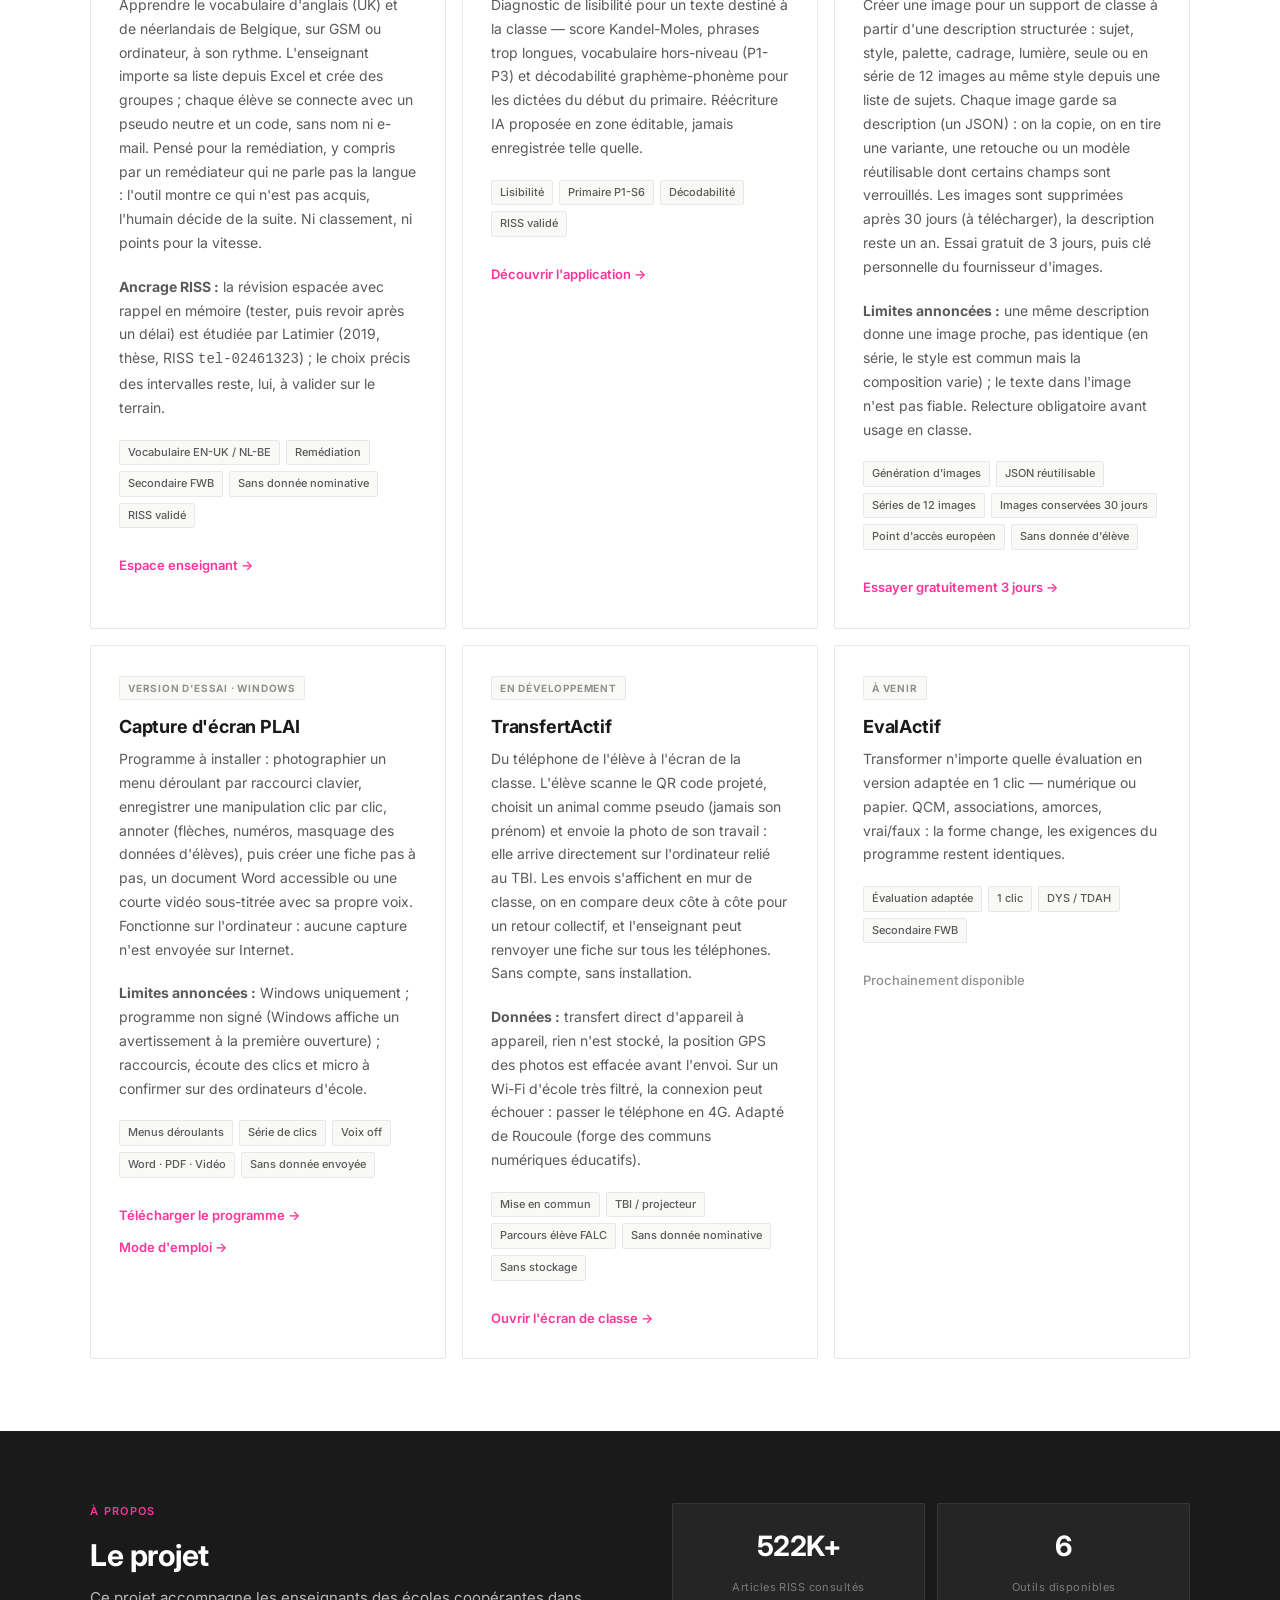
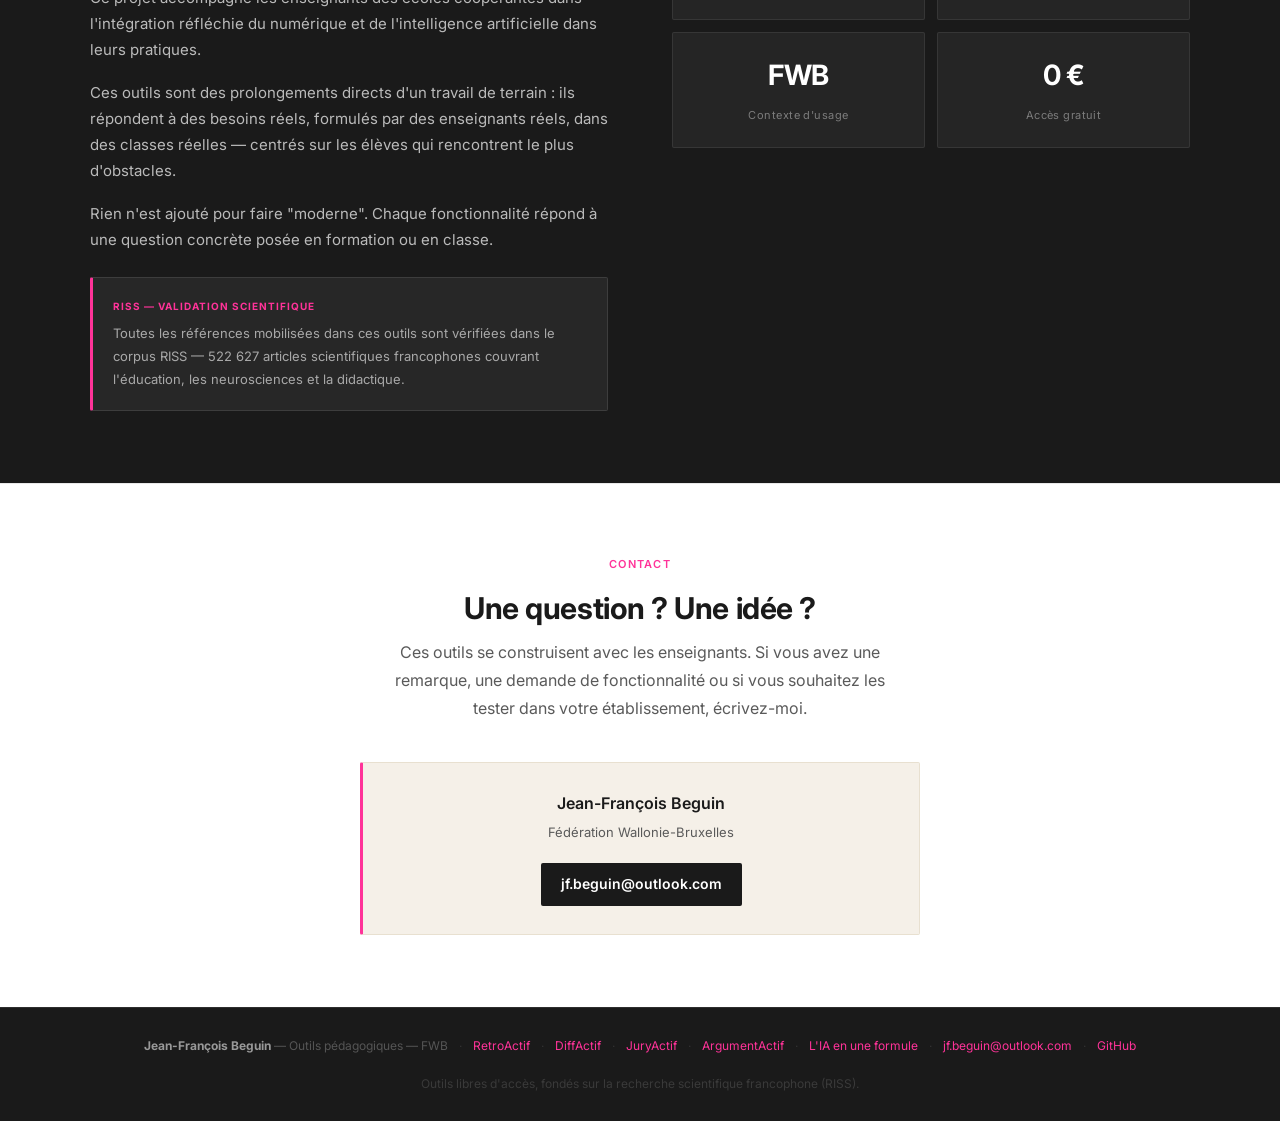
==== commit c351440f: "Capture d'écran PLAI : téléchargement du programme et du mode d'emploi HTML, vignette avec deux lien" ====
--- a/index.html
+++ b/index.html
@@ -782,7 +782,10 @@
           <span class="tag">Sans donnée envoyée</span>
         </div>
         <a href="/capture-ecran/" class="outil-link" data-umami-event="carte-capture-ecran">
-          Télécharger et lire le mode d'emploi →
+          Télécharger le programme →
+        </a>
+        <a href="/capture-ecran/mode-emploi.html" class="outil-link" style="display:block;margin-top:10px;" data-umami-event="carte-capture-ecran-mode-emploi">
+          Mode d'emploi →
         </a>
       </div>
 
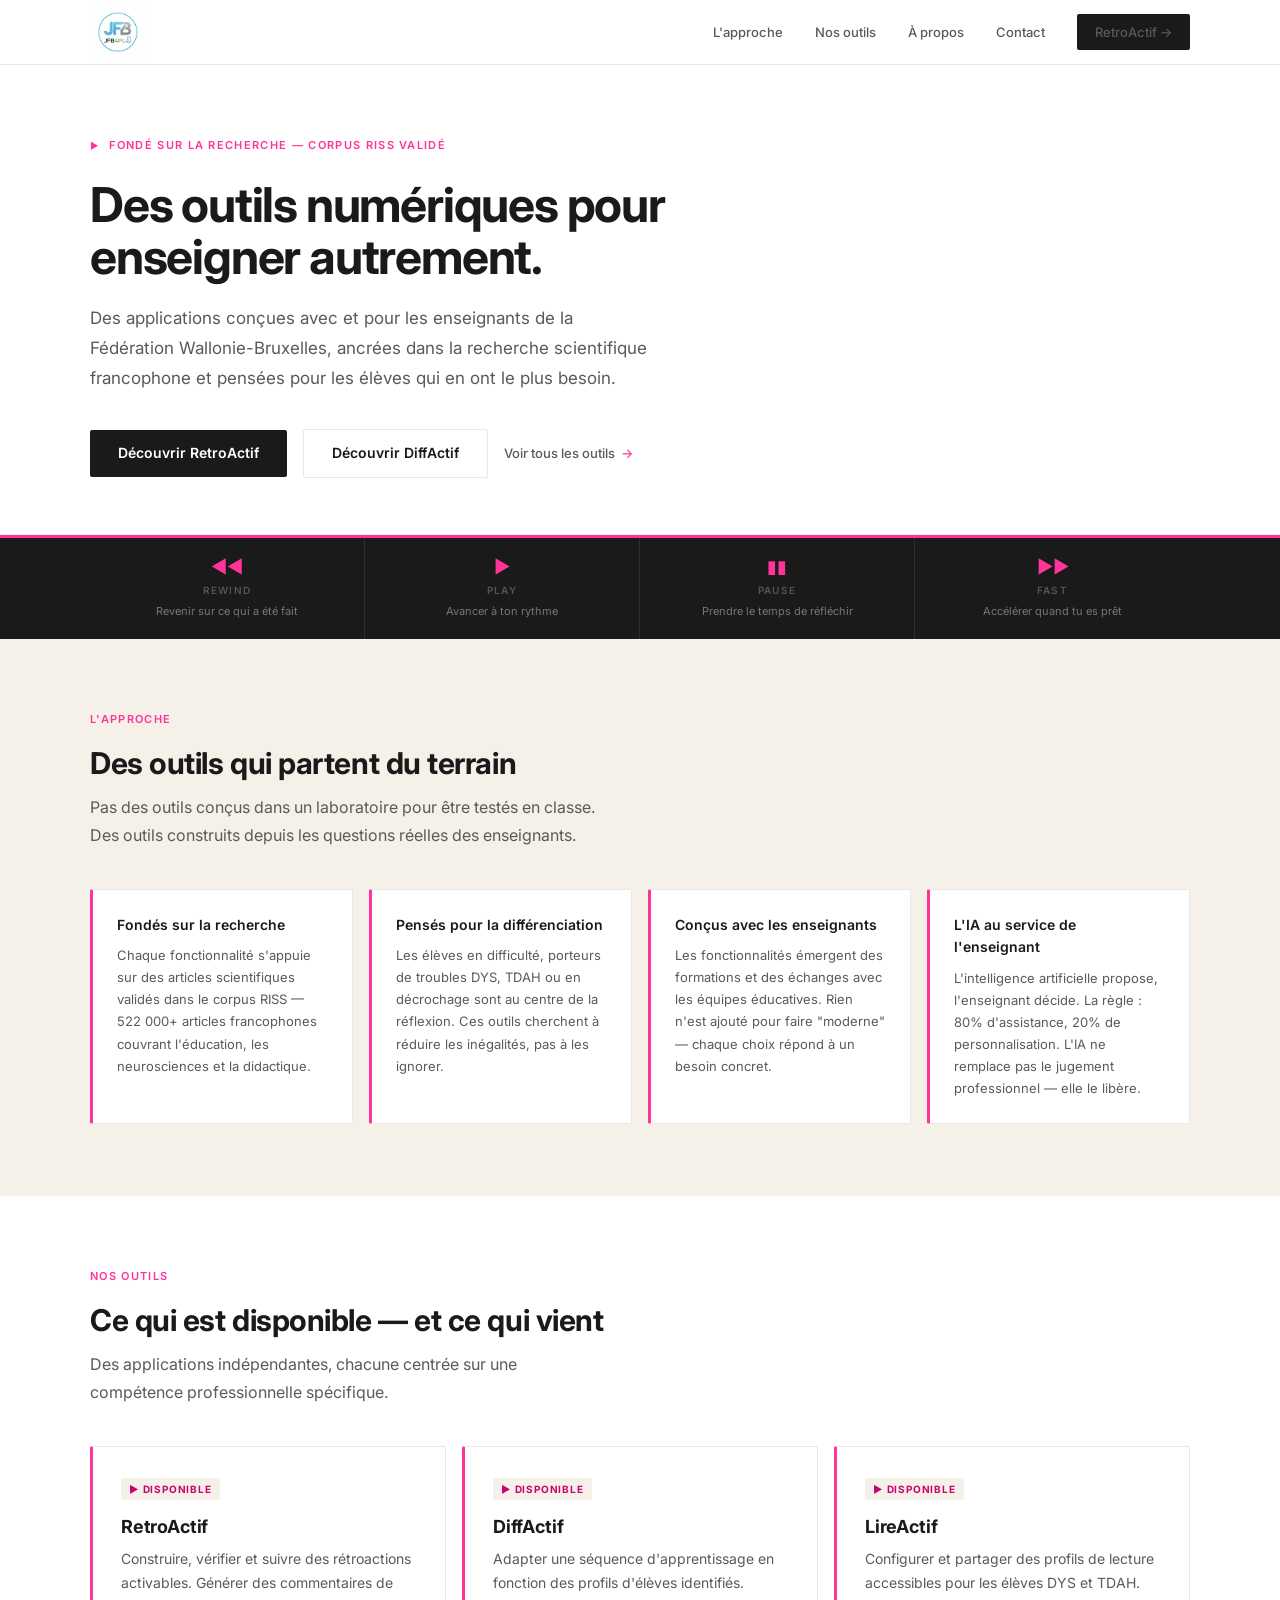
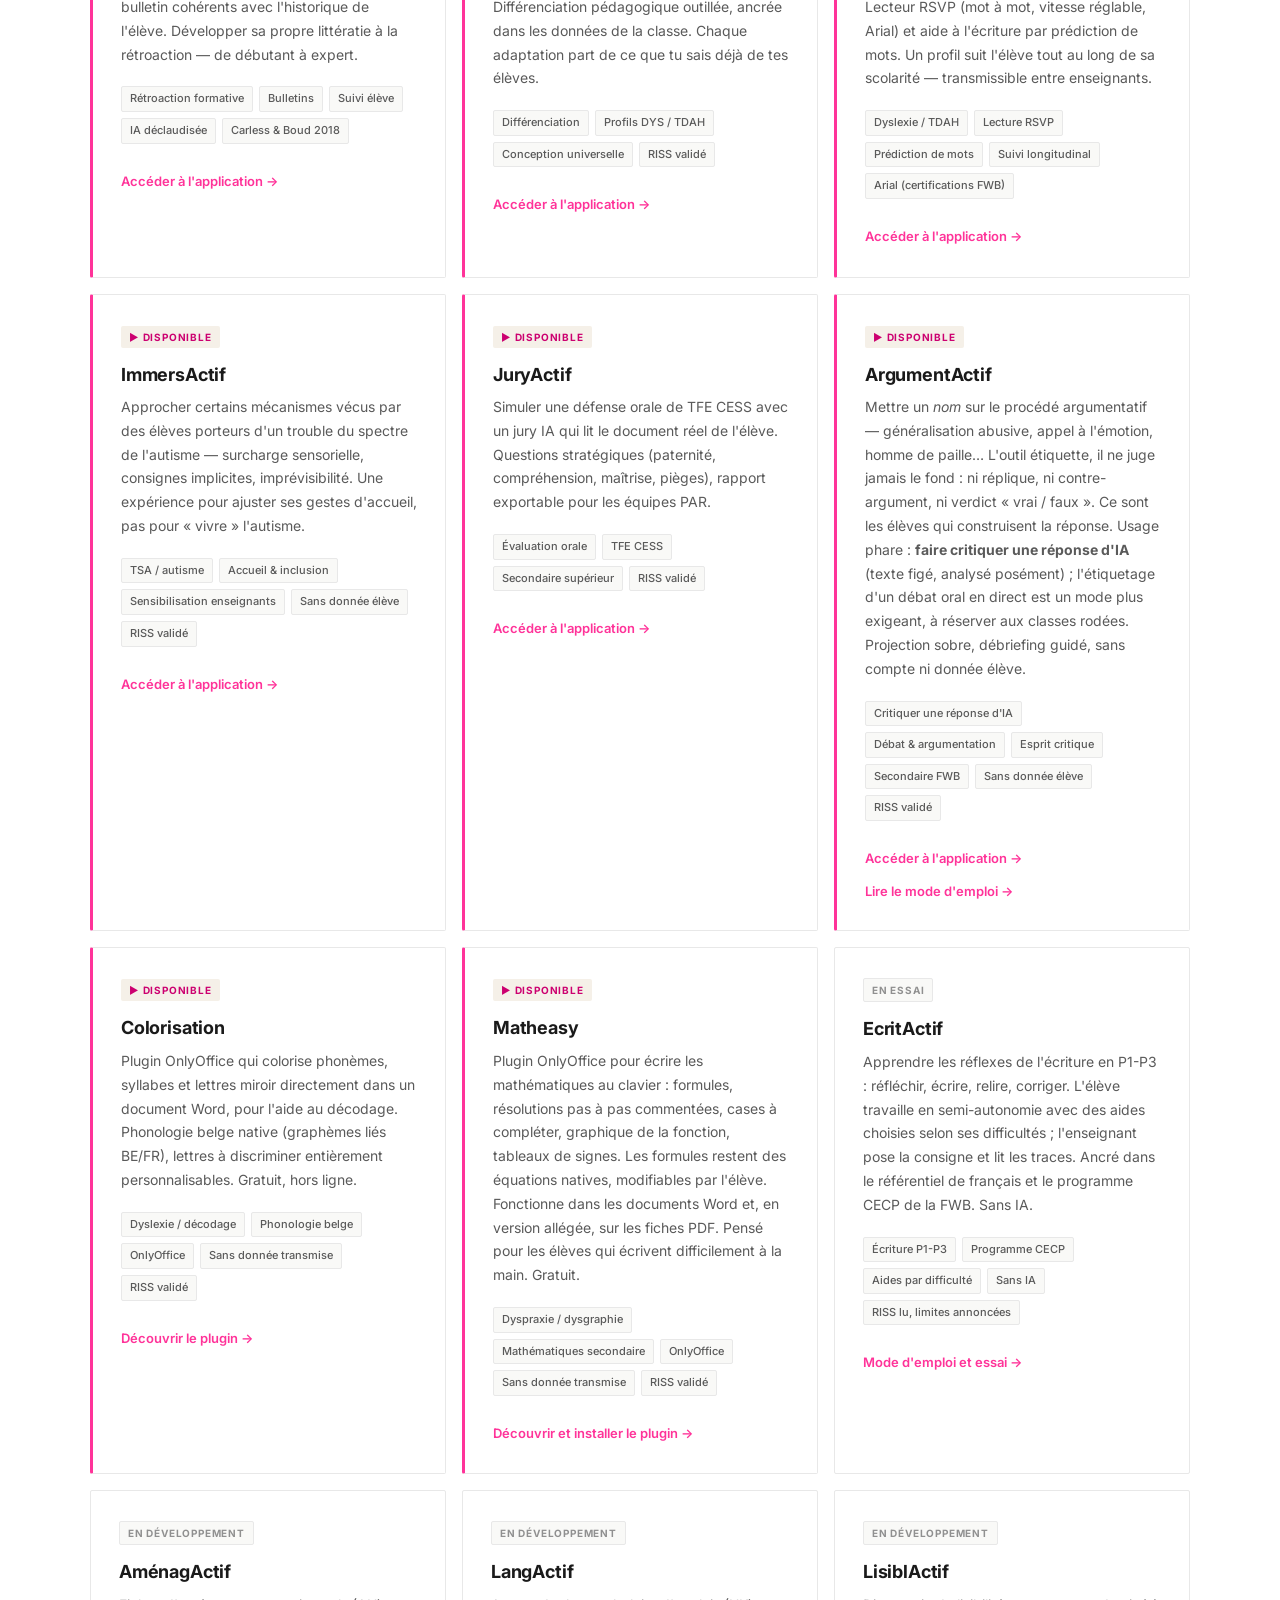
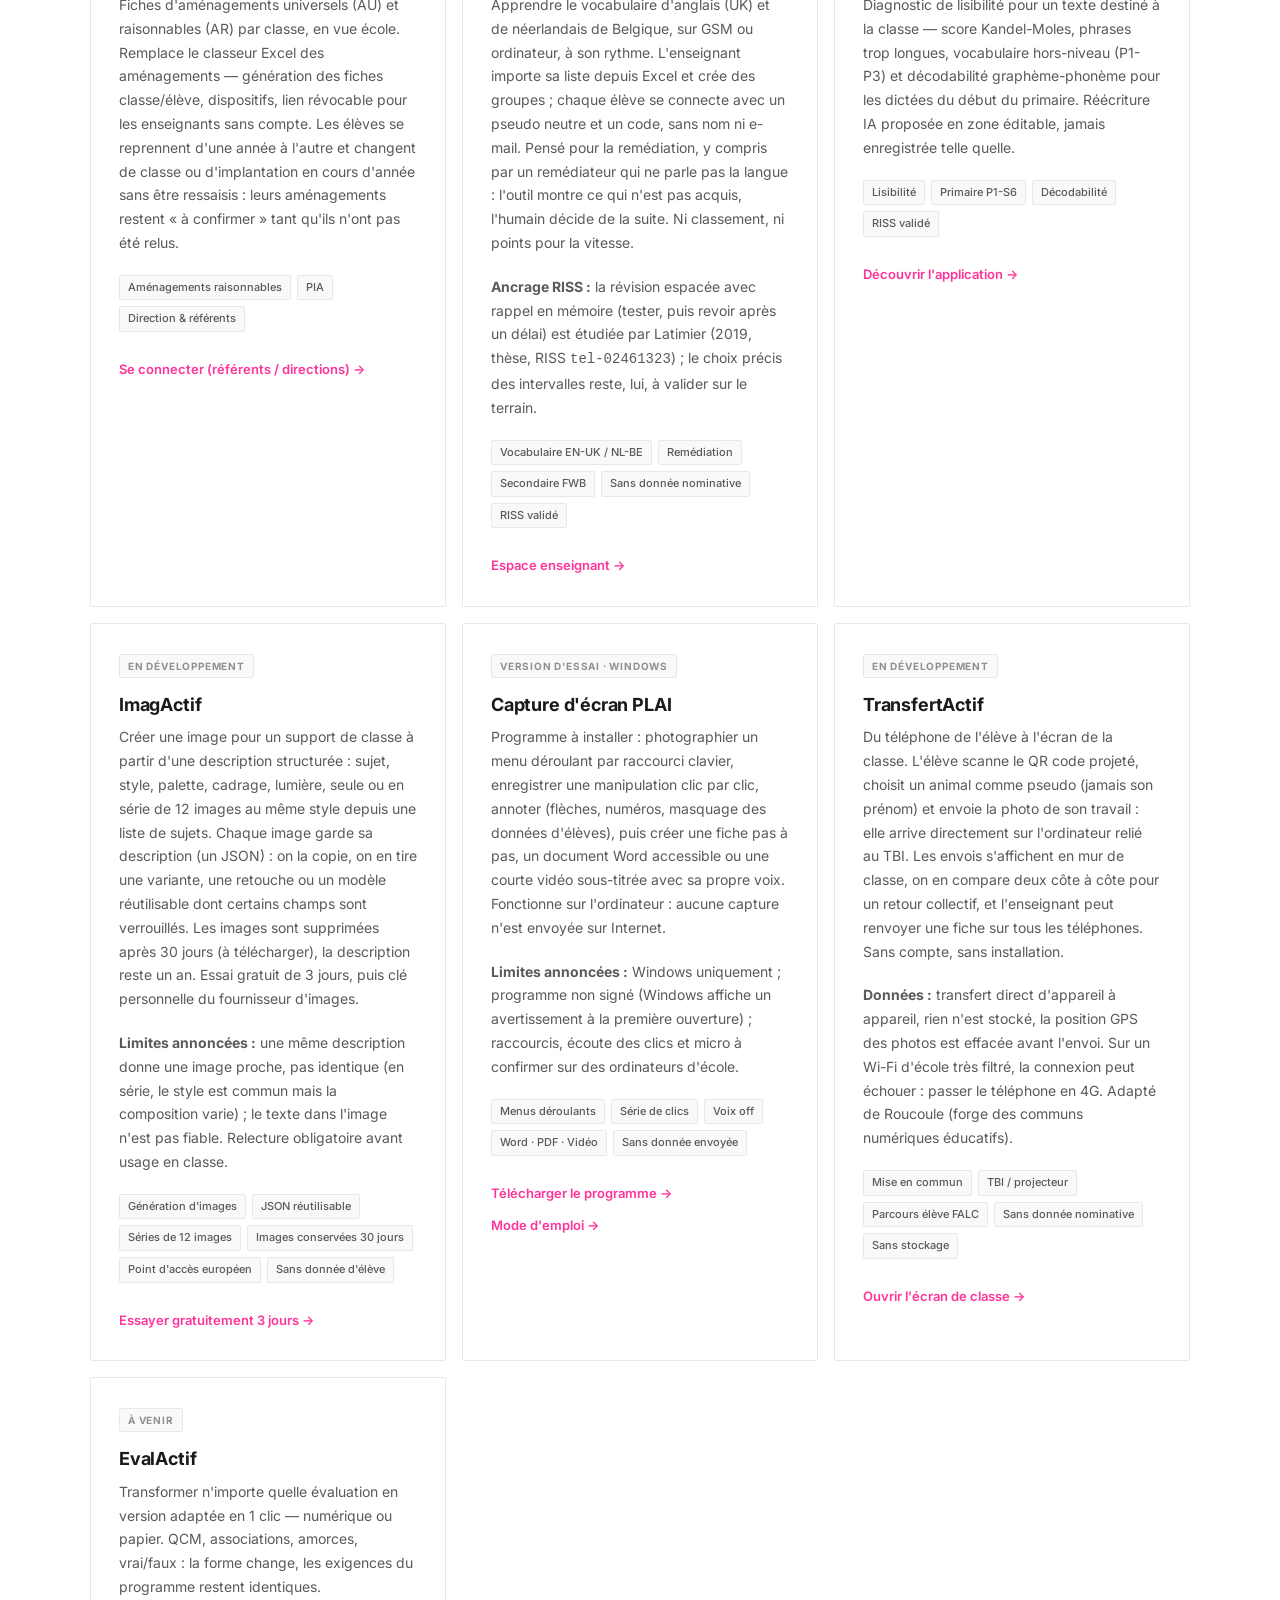
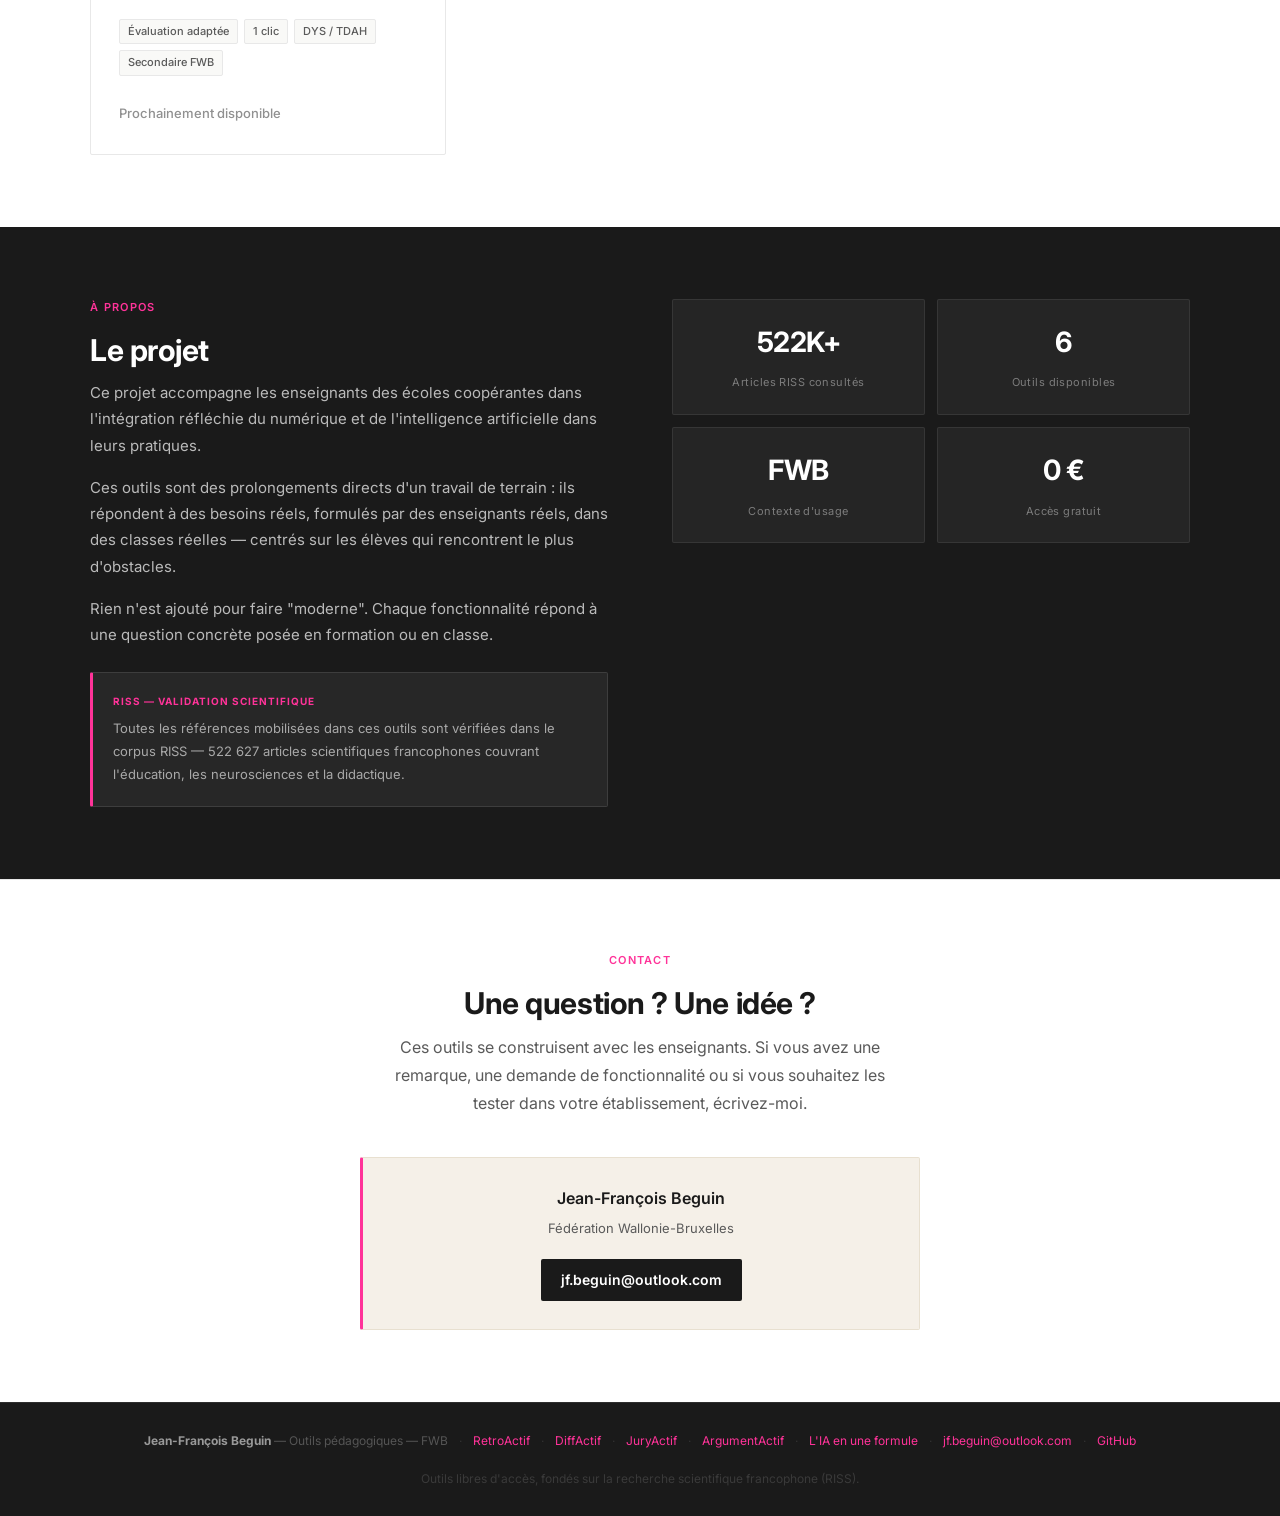
==== commit dee08d0f: "EcritActif : vignette, mode d'emploi et appuis RISS (version d'essai) Co-Authored-By: Claude Sonnet " ====
--- a/index.html
+++ b/index.html
@@ -653,6 +653,27 @@
         </div>
         <a href="/matheasy-onlyoffice.html" class="outil-link" data-umami-event="carte-matheasy">
           Découvrir et installer le plugin →
+        </a>
+      </div>
+
+      <!-- EcritActif -->
+      <div class="outil-card">
+        <span class="outil-badge badge-dev">En essai</span>
+        <h3>EcritActif</h3>
+        <p>
+          Apprendre les réflexes de l'écriture en P1-P3 : réfléchir, écrire, relire, corriger.
+          L'élève travaille en semi-autonomie avec des aides choisies selon ses difficultés ;
+          l'enseignant pose la consigne et lit les traces. Ancré dans le référentiel de français et le programme CECP de la FWB. Sans IA.
+        </p>
+        <div class="outil-tags">
+          <span class="tag">Écriture P1-P3</span>
+          <span class="tag">Programme CECP</span>
+          <span class="tag">Aides par difficulté</span>
+          <span class="tag">Sans IA</span>
+          <span class="tag">RISS lu, limites annoncées</span>
+        </div>
+        <a href="/ecritactif/" class="outil-link" data-umami-event="carte-ecritactif">
+          Mode d'emploi et essai →
         </a>
       </div>
 
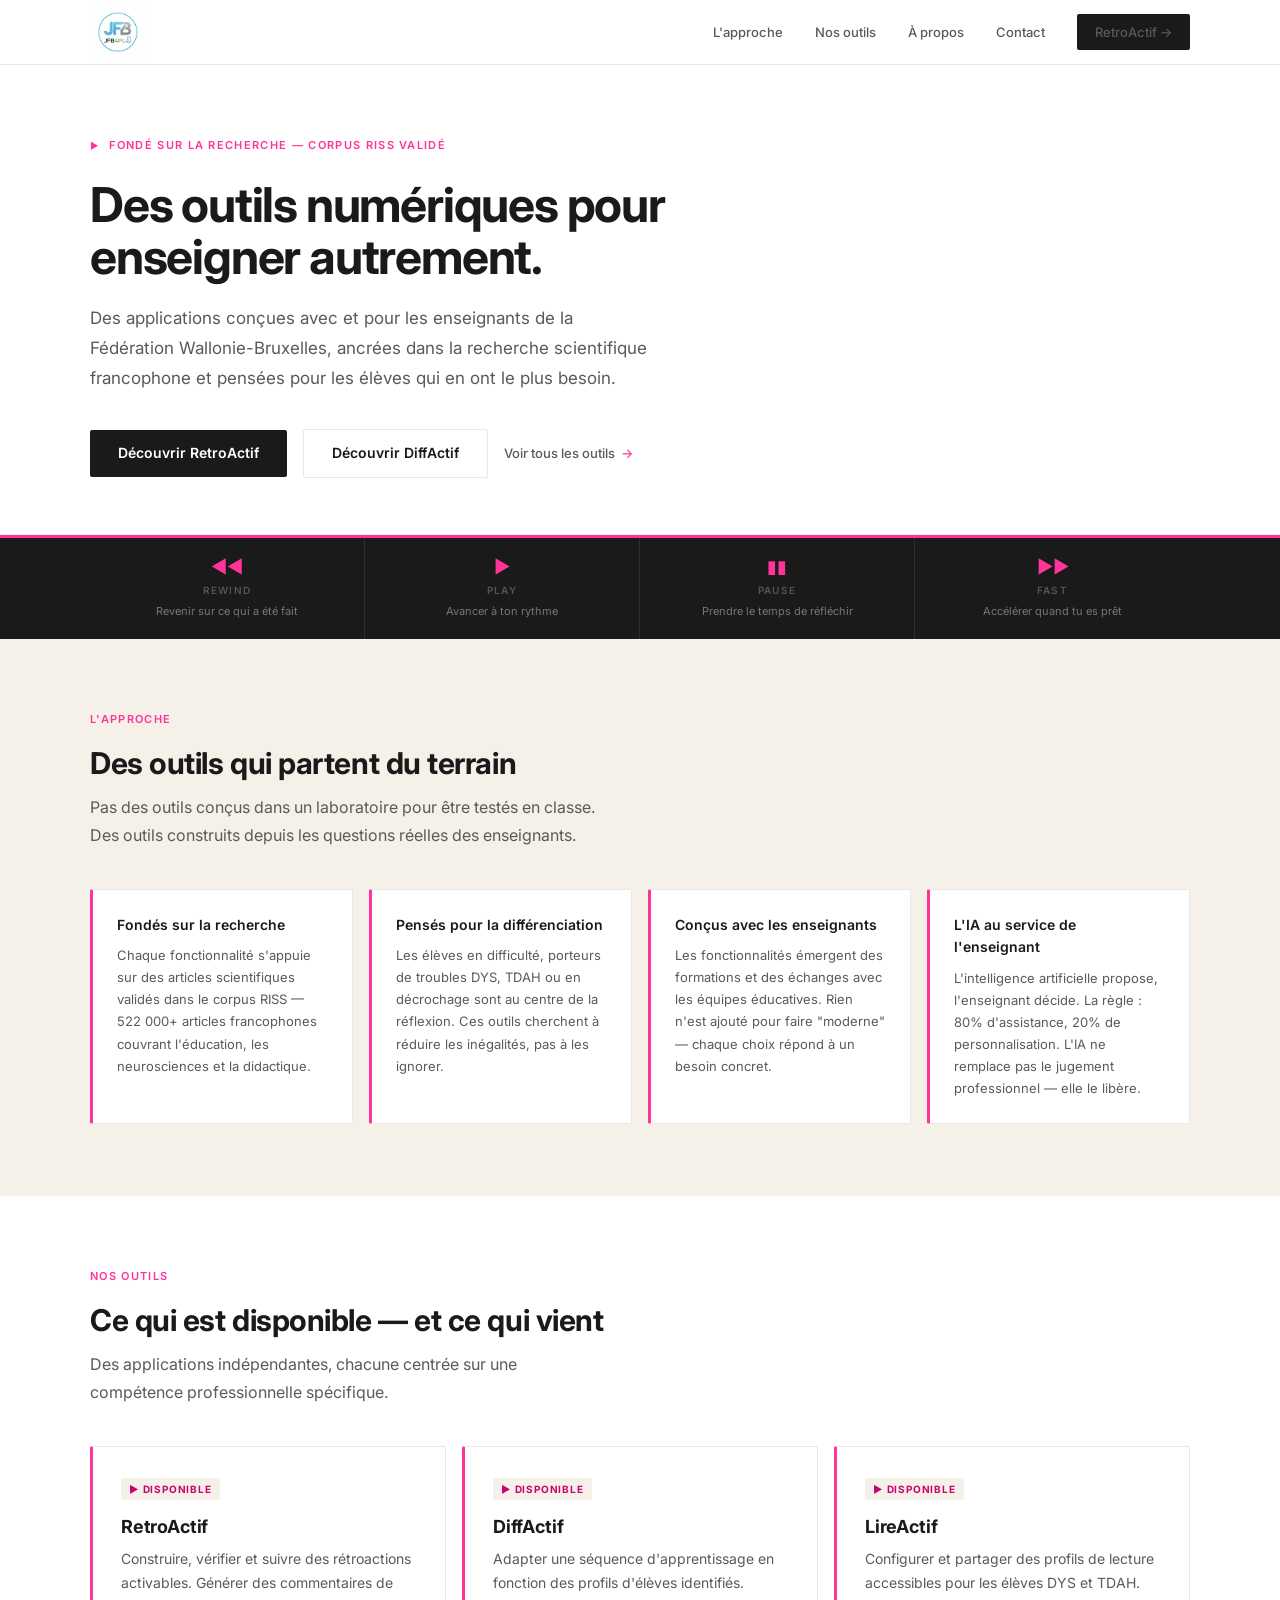
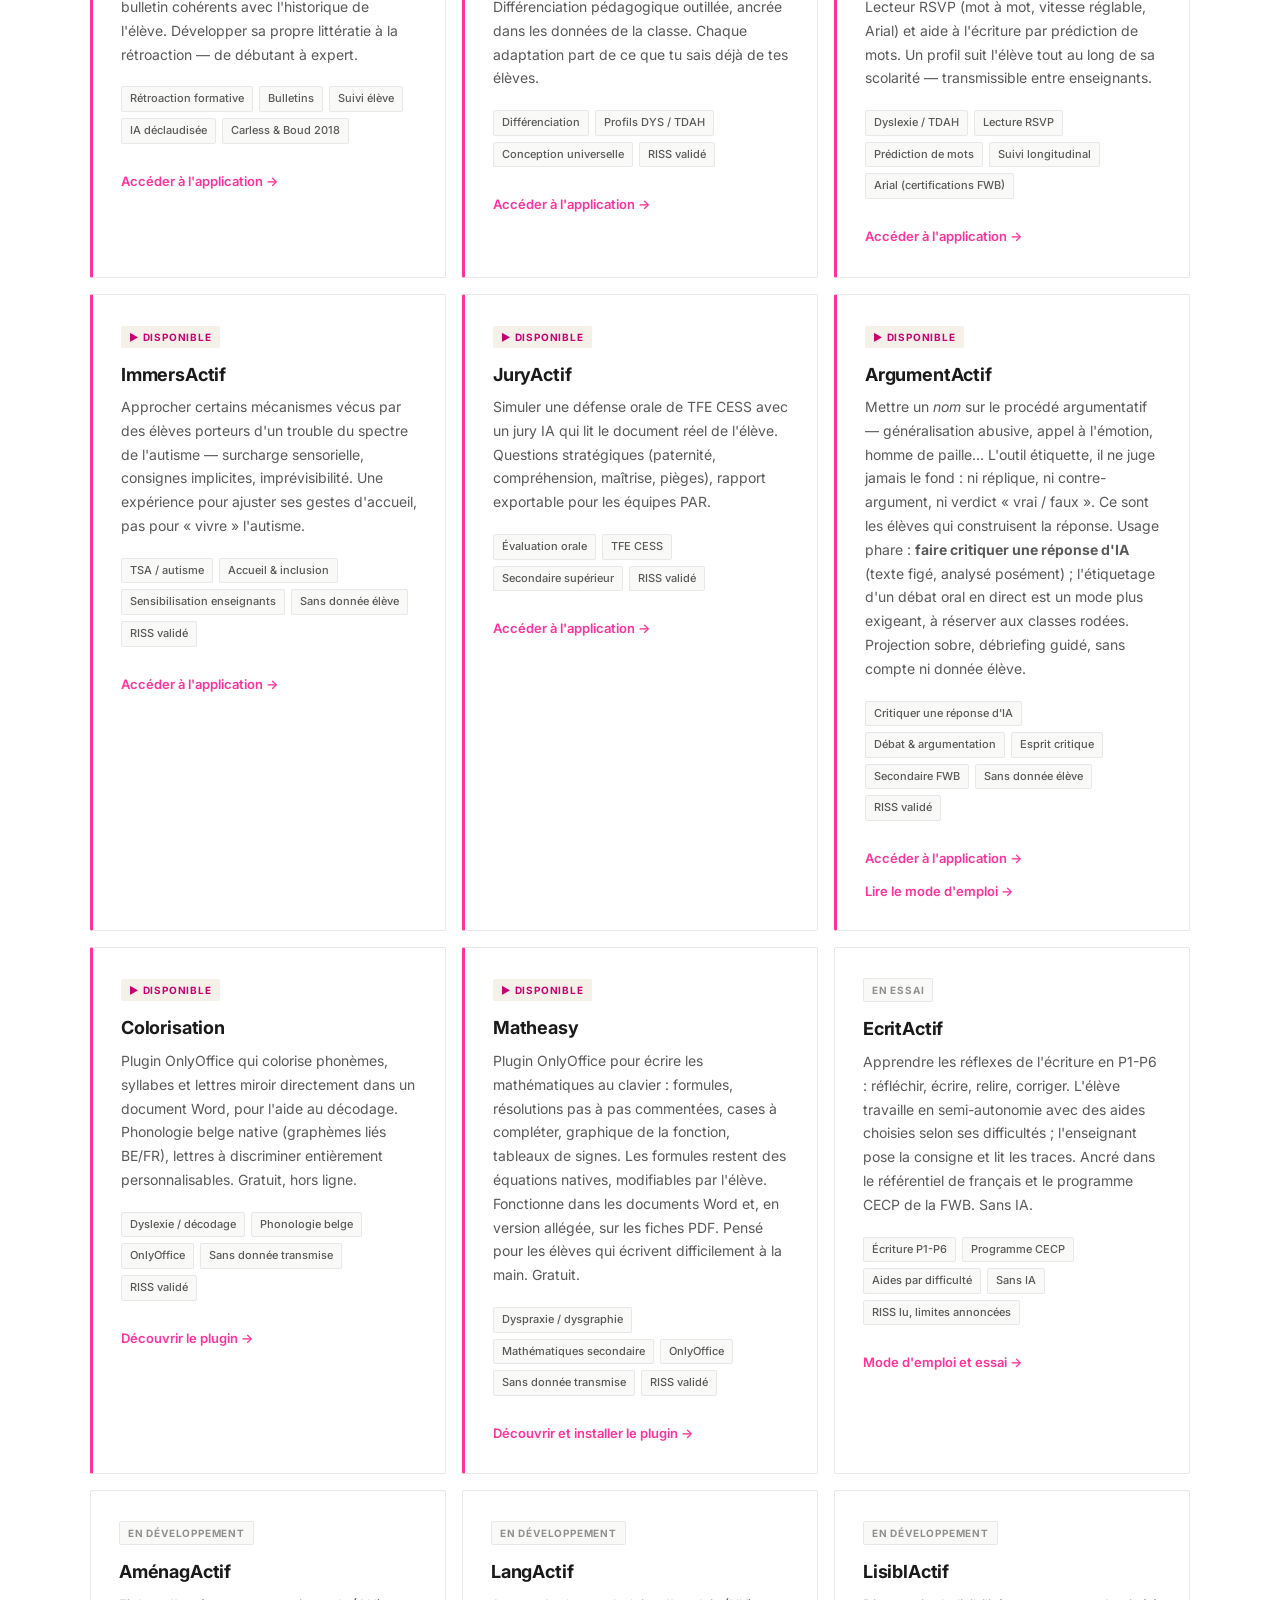
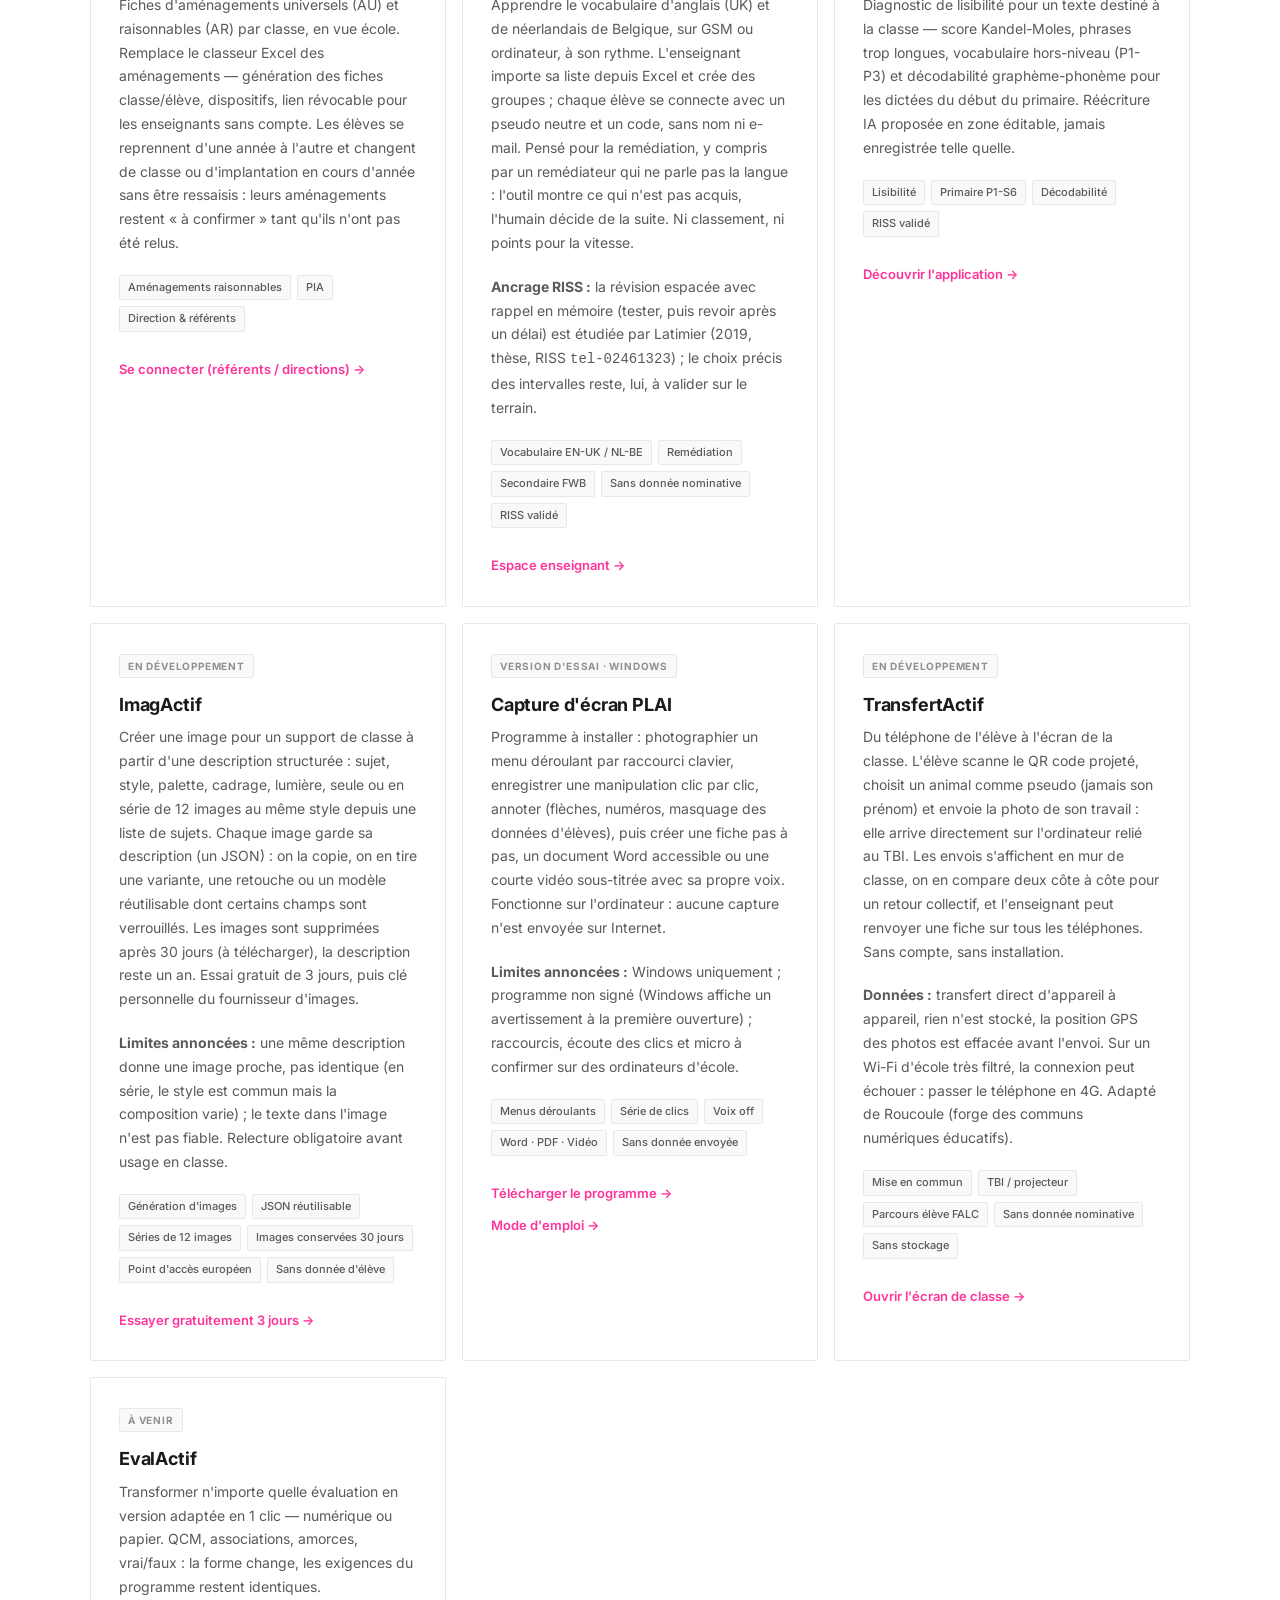
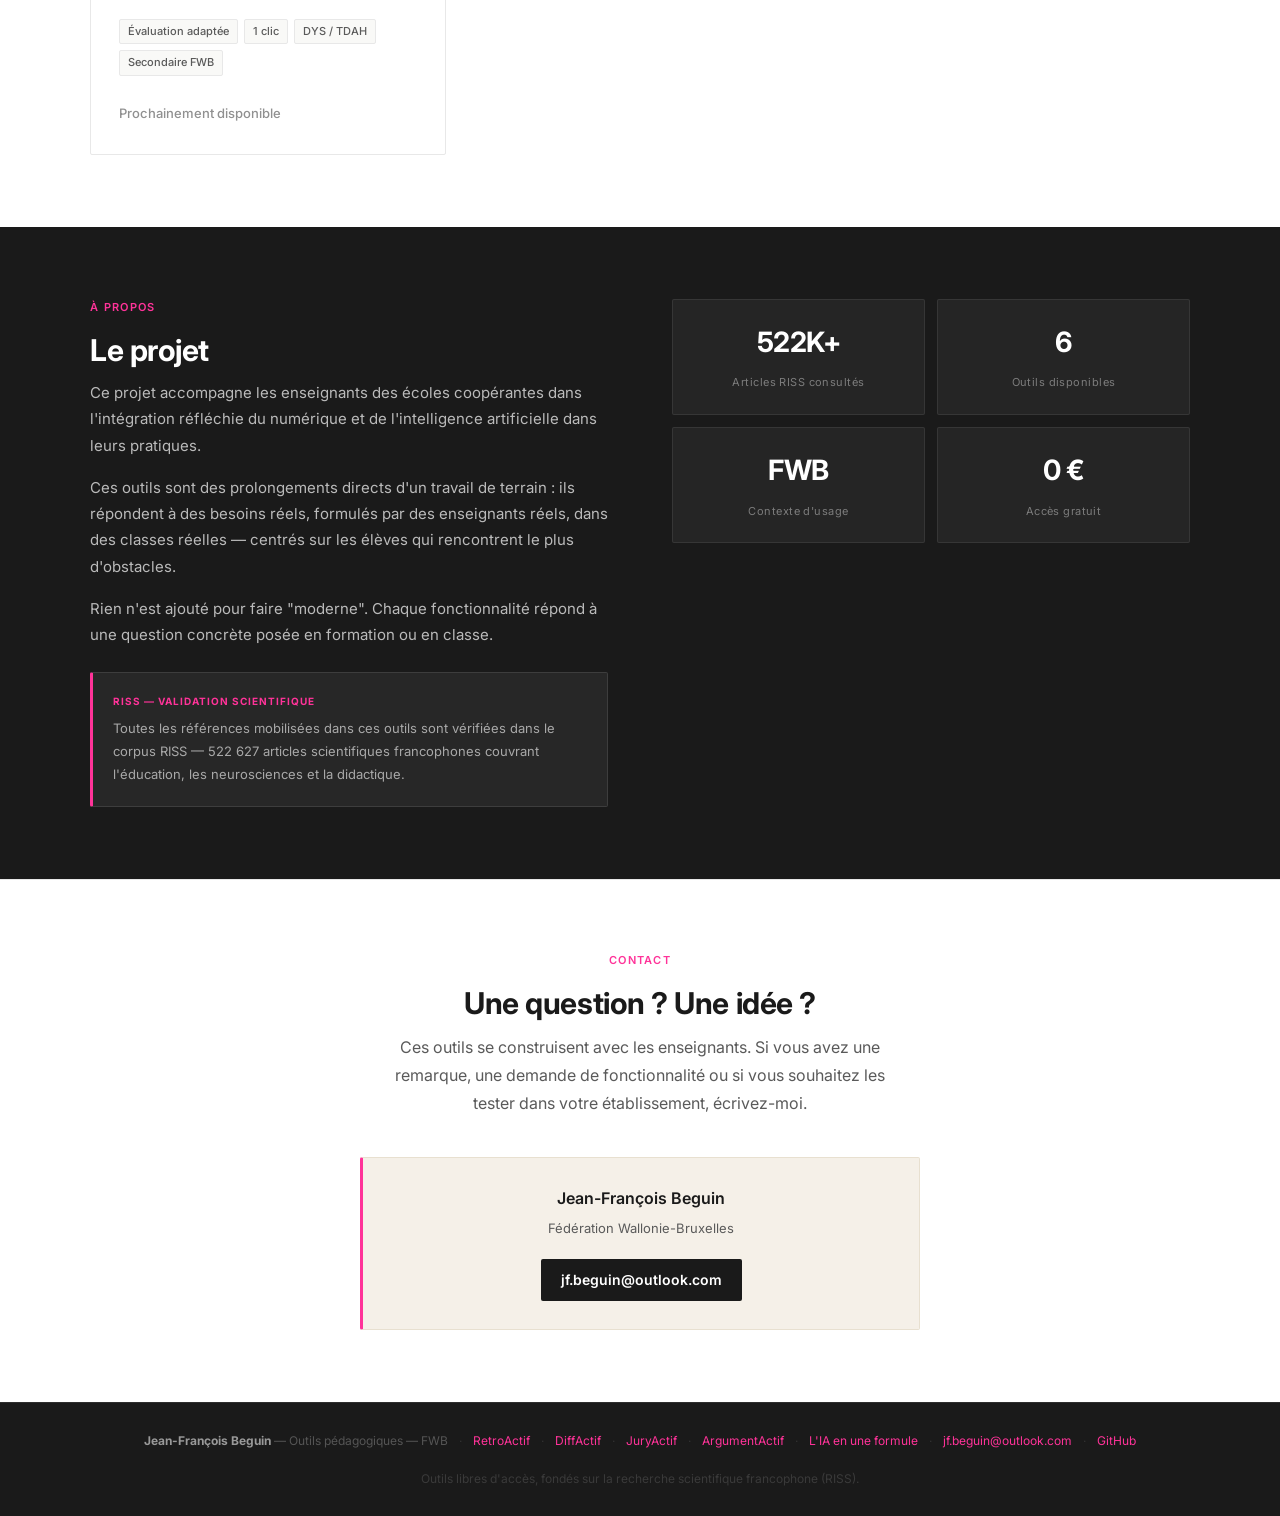
==== commit 4cd69ca1: "EcritActif : page mise a jour (P1-P6, atelier, chasse, formulation, Grammaire 3D, annee de la classe" ====
--- a/index.html
+++ b/index.html
@@ -661,12 +661,12 @@
         <span class="outil-badge badge-dev">En essai</span>
         <h3>EcritActif</h3>
         <p>
-          Apprendre les réflexes de l'écriture en P1-P3 : réfléchir, écrire, relire, corriger.
+          Apprendre les réflexes de l'écriture en P1-P6 : réfléchir, écrire, relire, corriger.
           L'élève travaille en semi-autonomie avec des aides choisies selon ses difficultés ;
           l'enseignant pose la consigne et lit les traces. Ancré dans le référentiel de français et le programme CECP de la FWB. Sans IA.
         </p>
         <div class="outil-tags">
-          <span class="tag">Écriture P1-P3</span>
+          <span class="tag">Écriture P1-P6</span>
           <span class="tag">Programme CECP</span>
           <span class="tag">Aides par difficulté</span>
           <span class="tag">Sans IA</span>
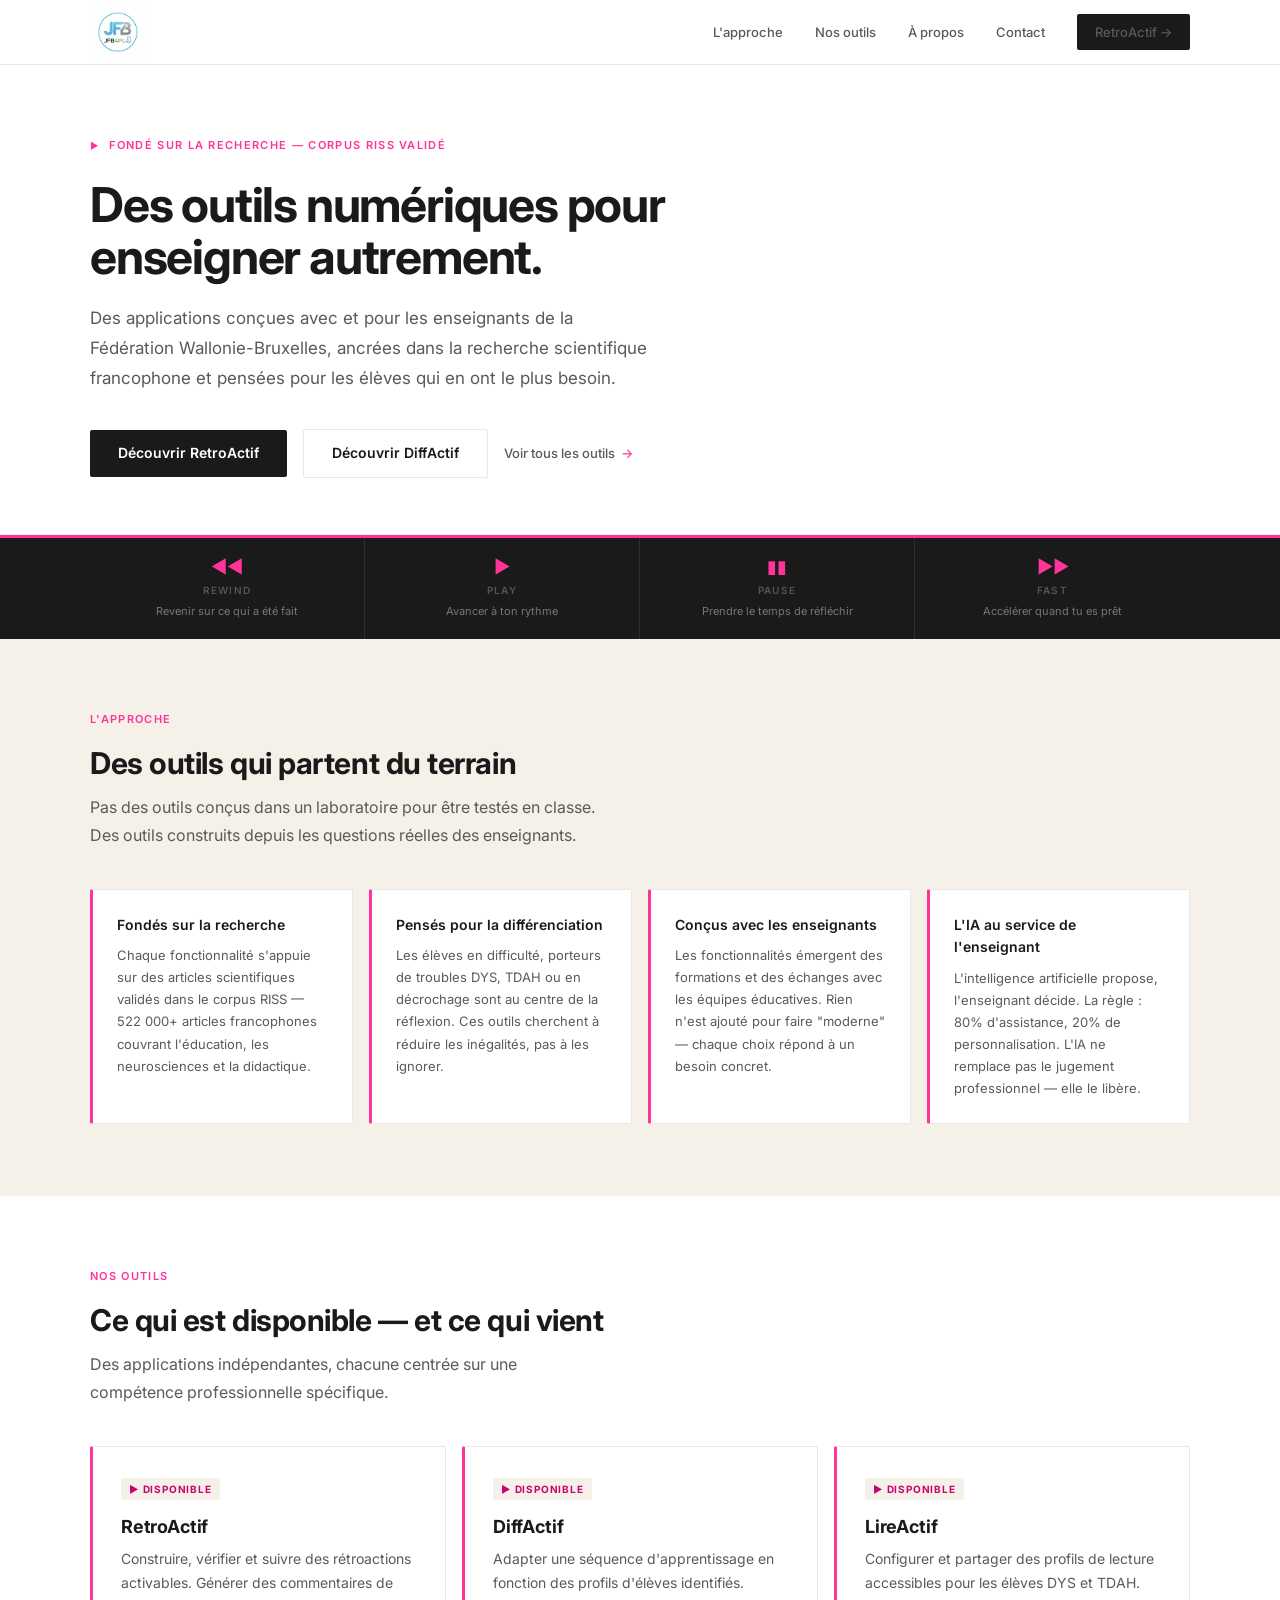
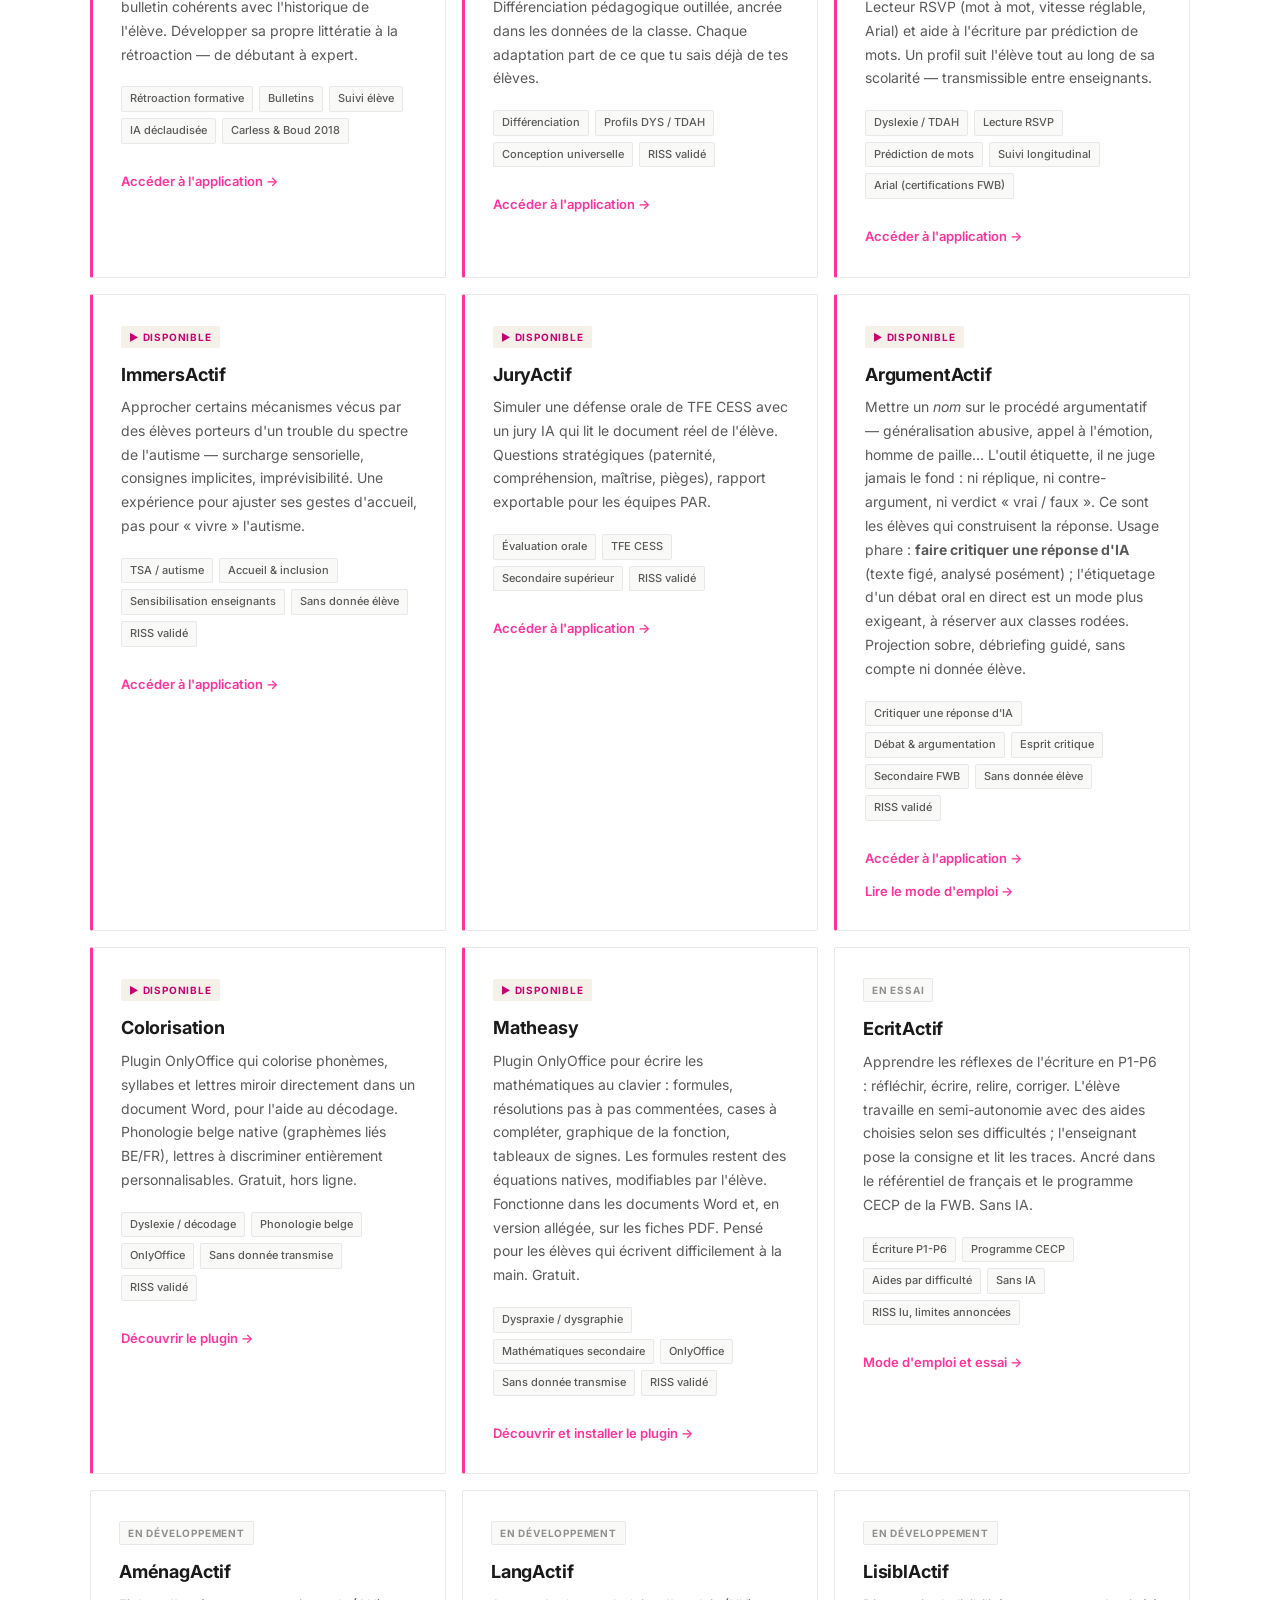
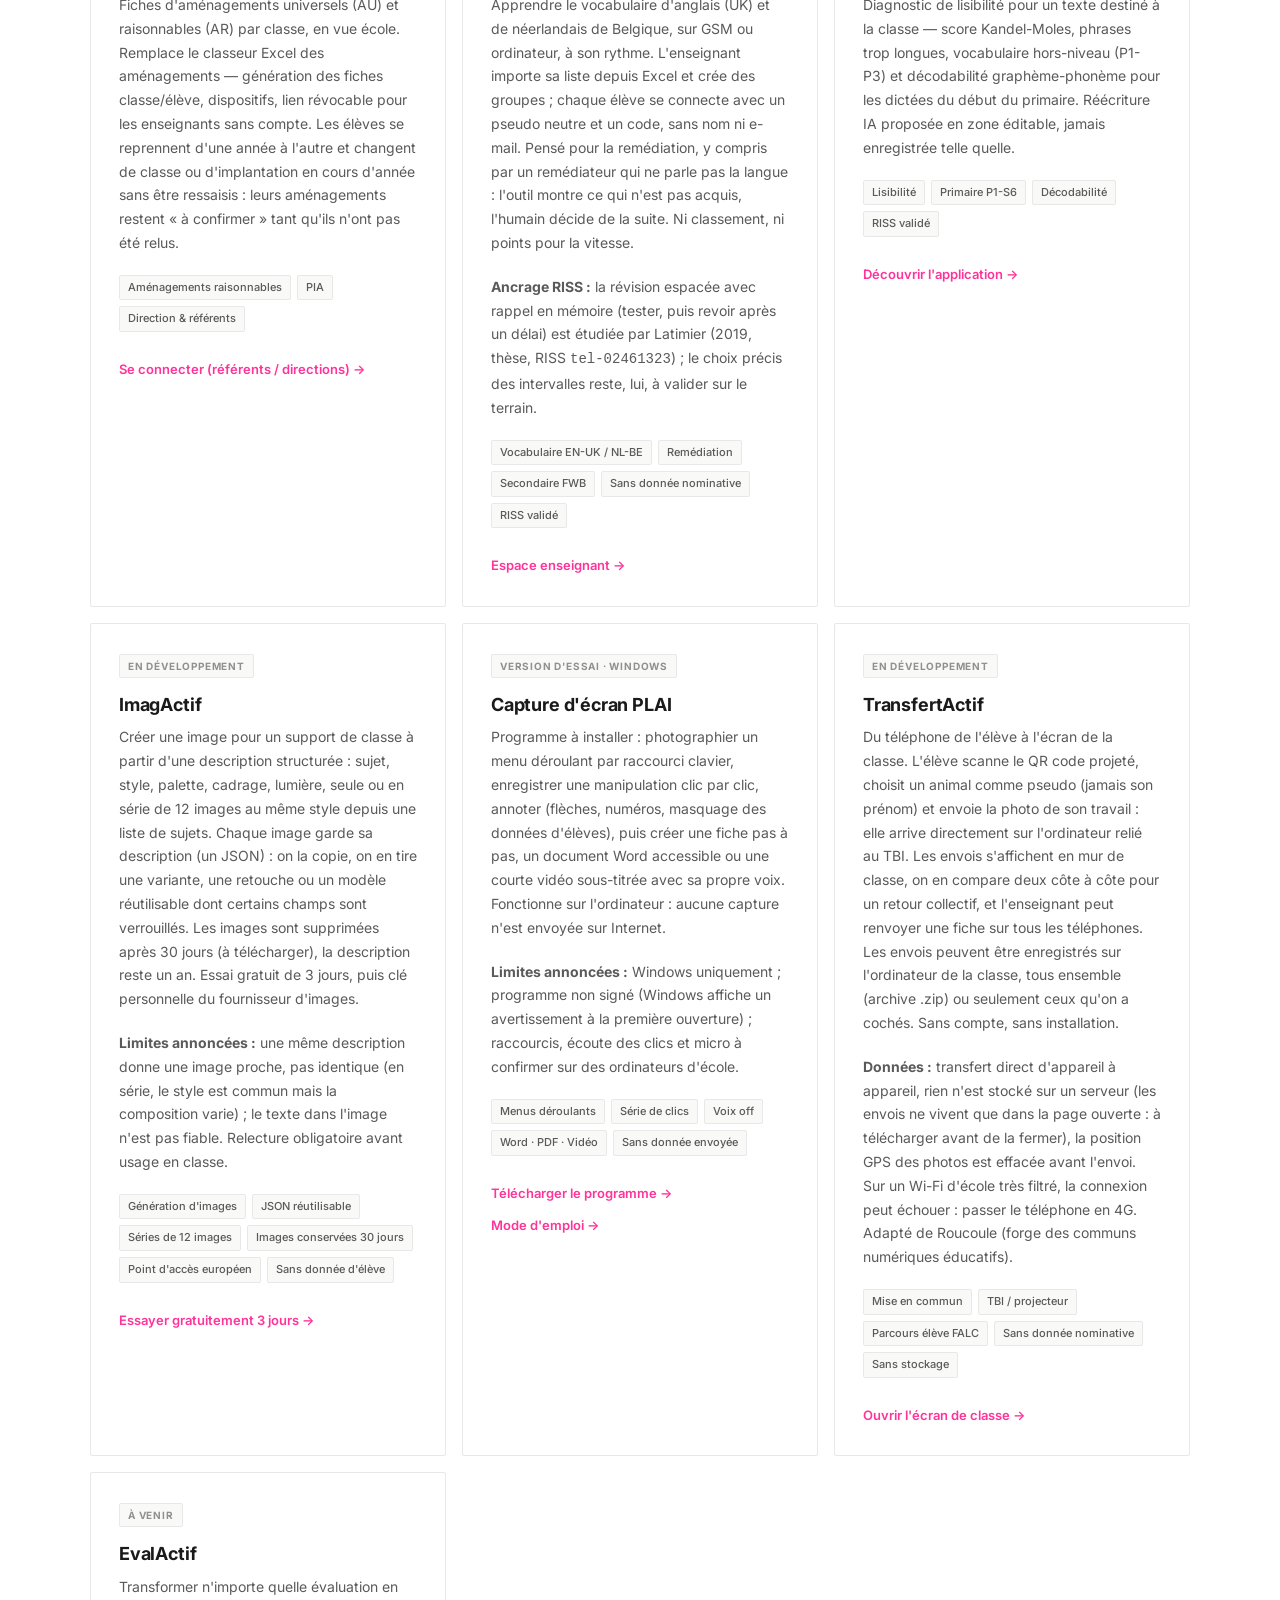
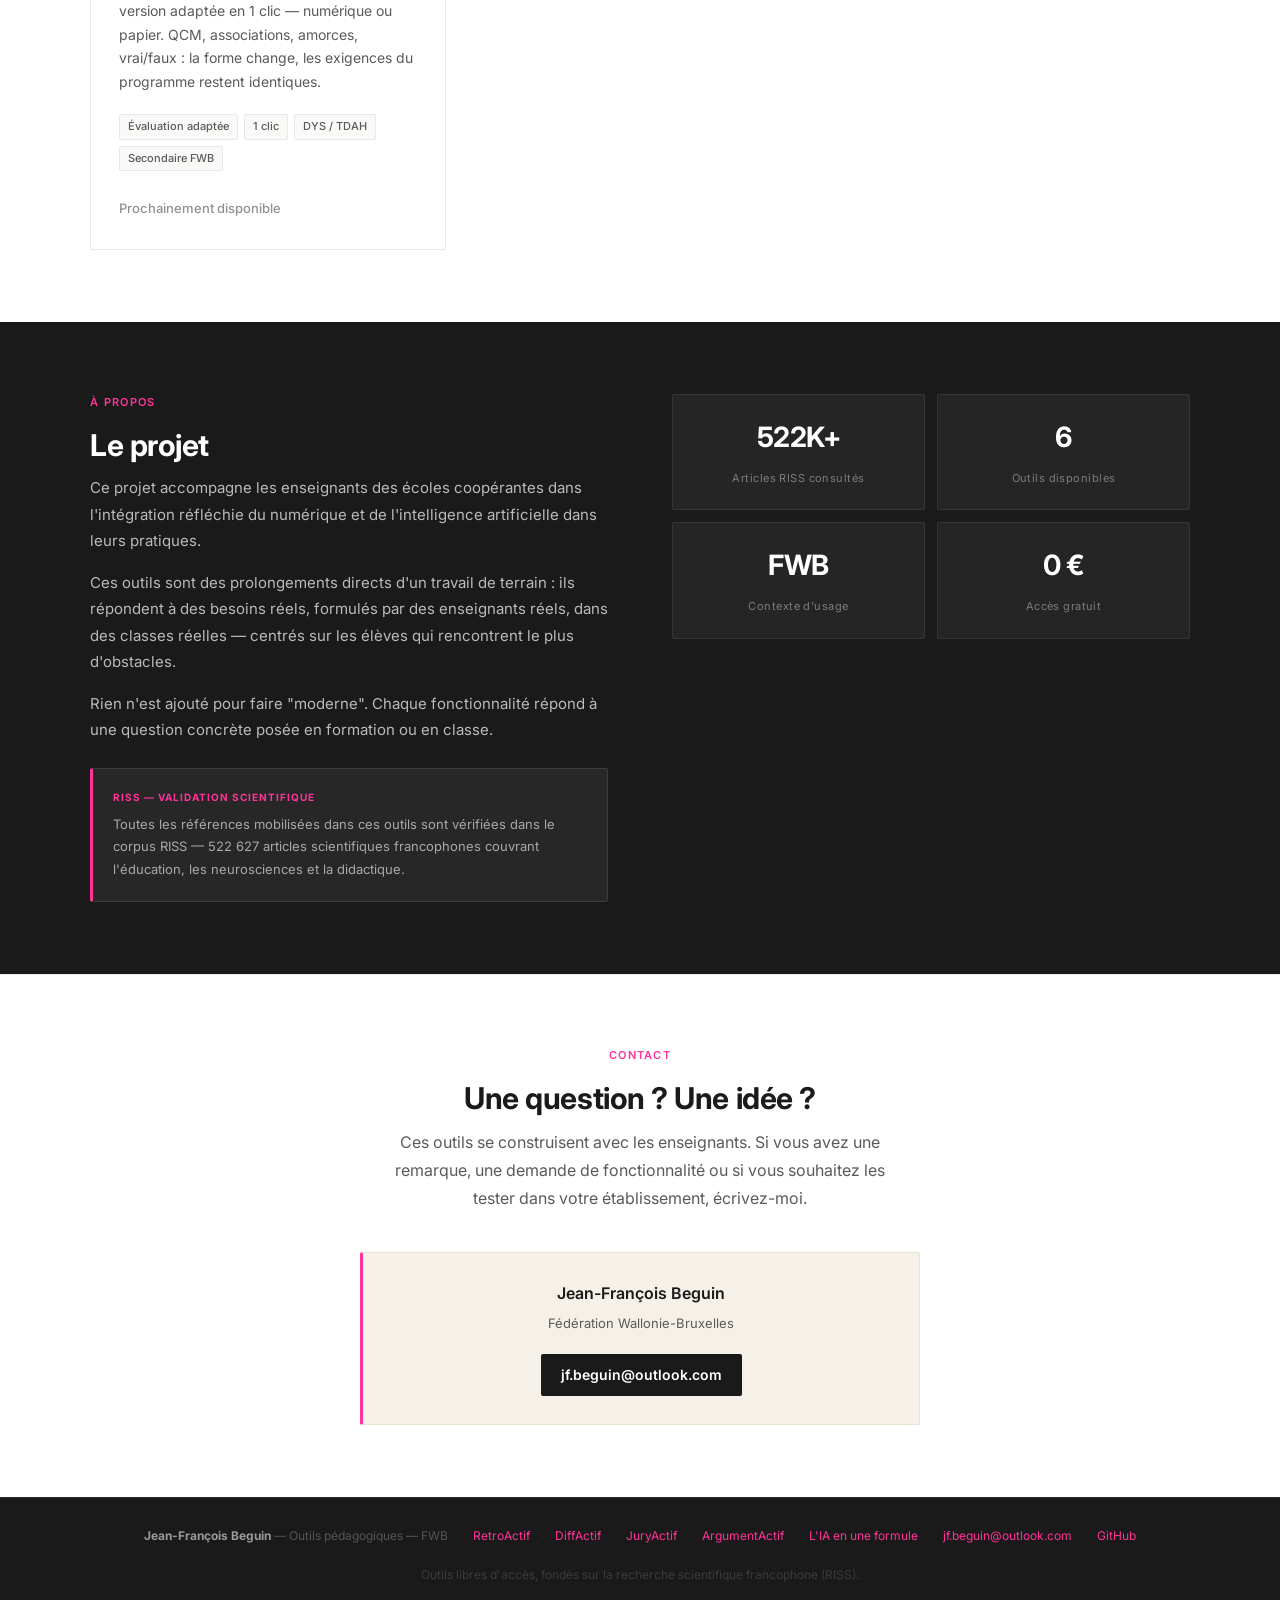
==== commit 9a0480be: "TransfertActif : annonce le téléchargement des envois (tout ou sélection) Co-Authored-By: Claude Son" ====
--- a/index.html
+++ b/index.html
@@ -819,10 +819,13 @@
           choisit un animal comme pseudo (jamais son prénom) et envoie la photo de son travail :
           elle arrive directement sur l'ordinateur relié au TBI. Les envois s'affichent en mur
           de classe, on en compare deux côte à côte pour un retour collectif, et l'enseignant
-          peut renvoyer une fiche sur tous les téléphones. Sans compte, sans installation.
+          peut renvoyer une fiche sur tous les téléphones. Les envois peuvent être enregistrés
+          sur l'ordinateur de la classe, tous ensemble (archive .zip) ou seulement ceux qu'on a cochés.
+          Sans compte, sans installation.
         </p>
         <p style="font-size:14px;">
-          <strong>Données :</strong> transfert direct d'appareil à appareil, rien n'est stocké,
+          <strong>Données :</strong> transfert direct d'appareil à appareil, rien n'est stocké
+          sur un serveur (les envois ne vivent que dans la page ouverte : à télécharger avant de la fermer),
           la position GPS des photos est effacée avant l'envoi. Sur un Wi-Fi d'école très
           filtré, la connexion peut échouer : passer le téléphone en 4G. Adapté de Roucoule
           (forge des communs numériques éducatifs).
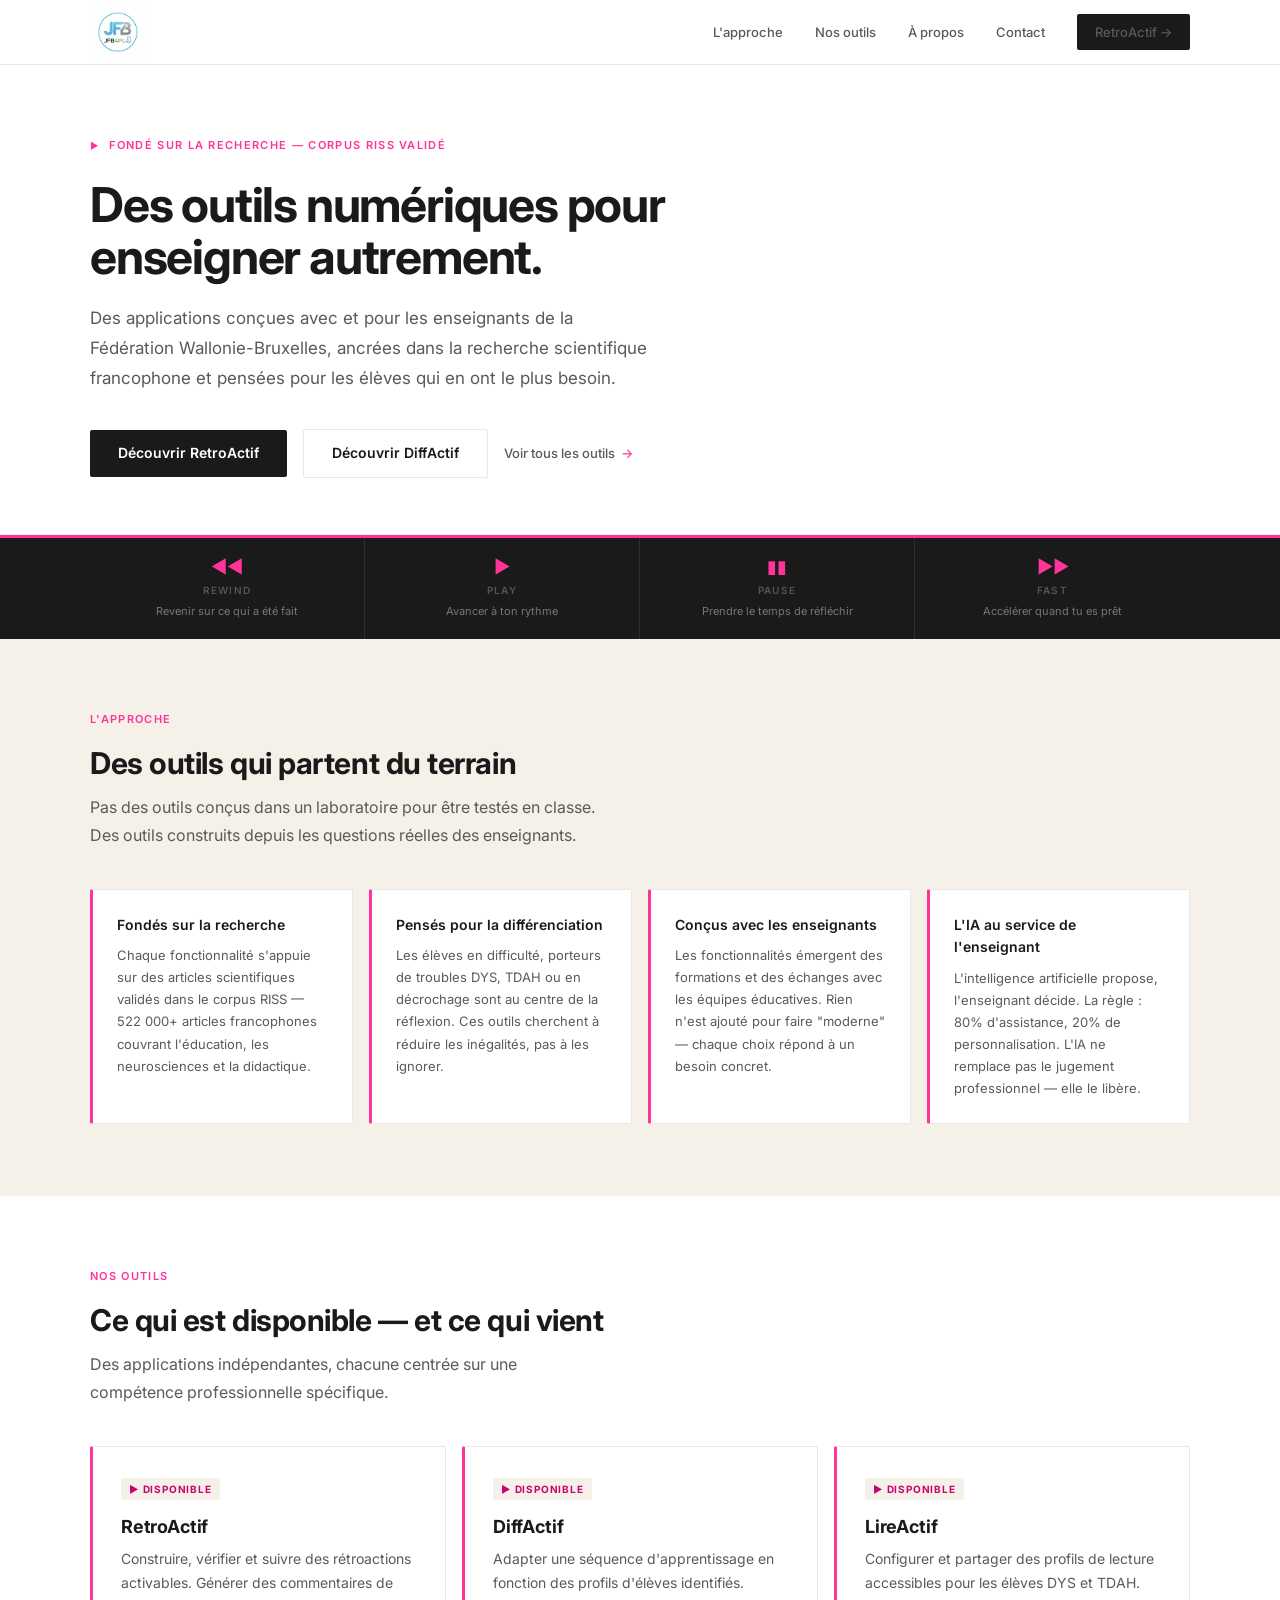
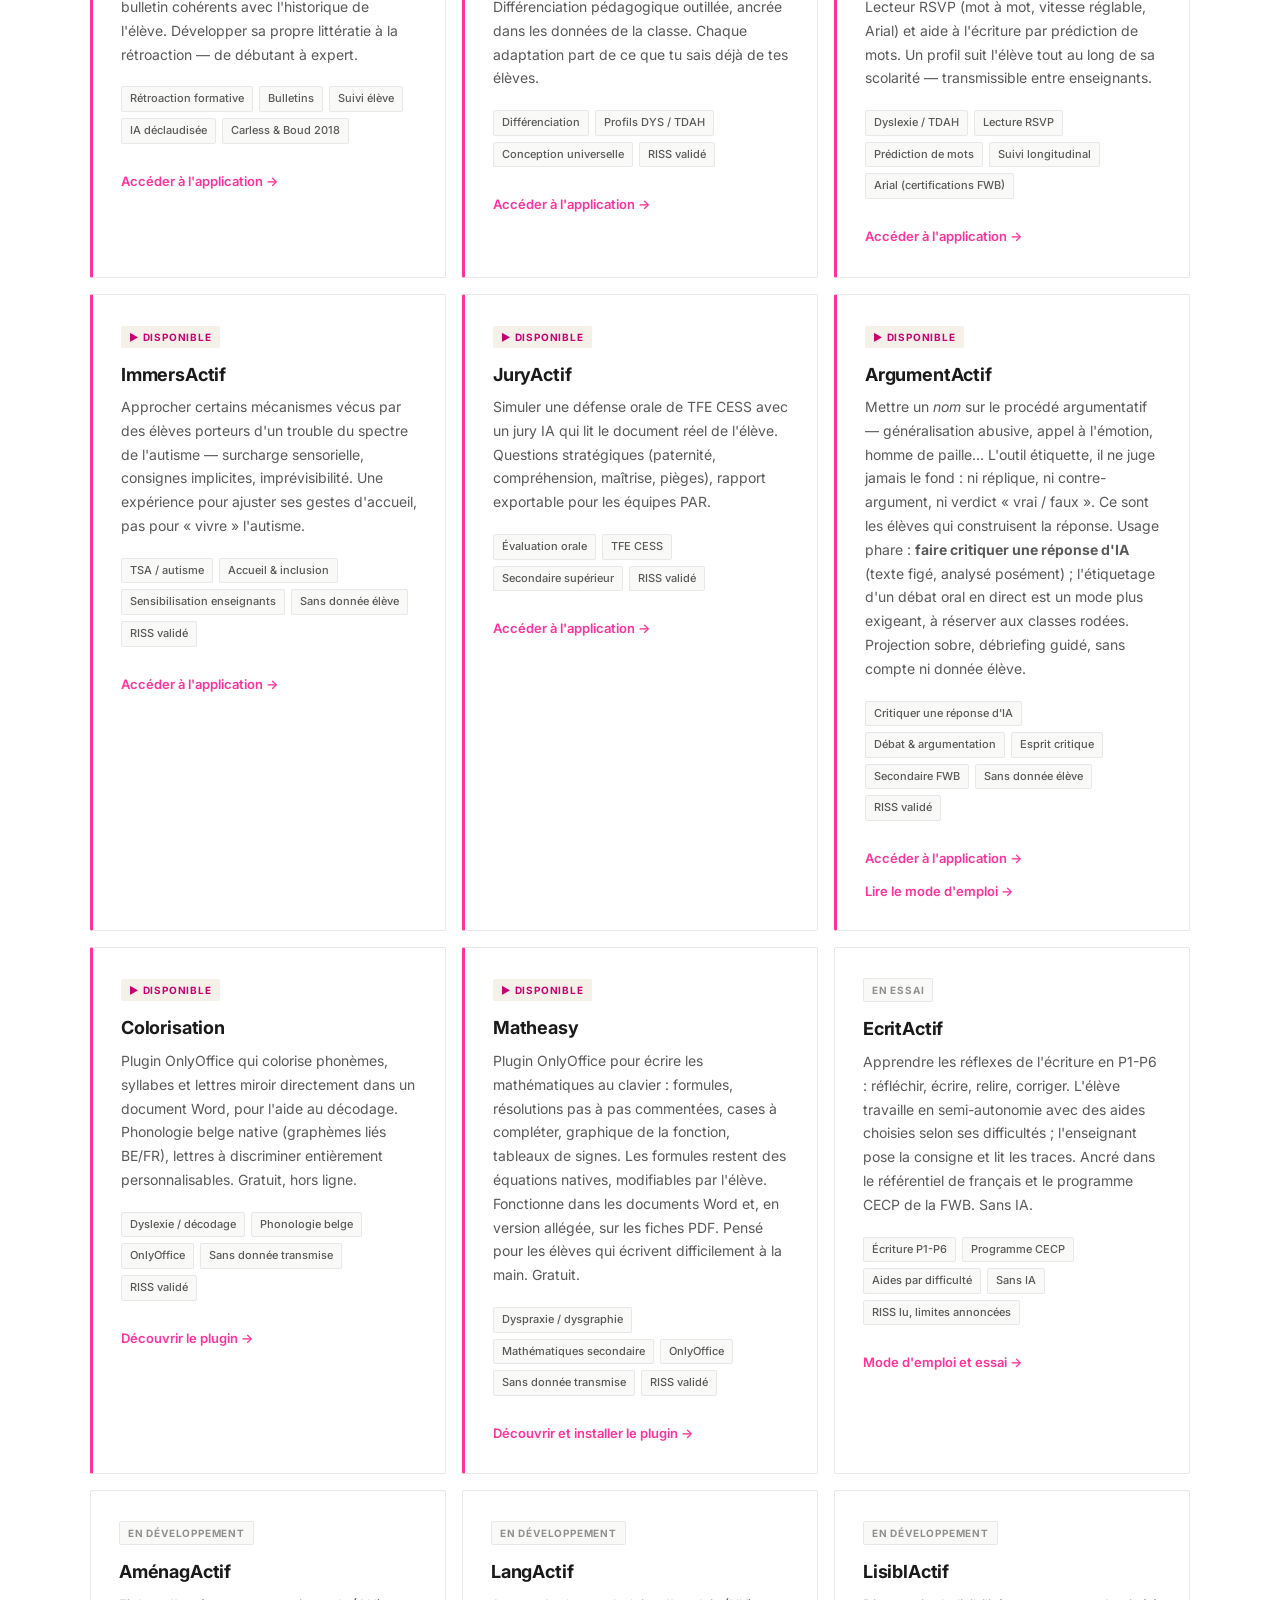
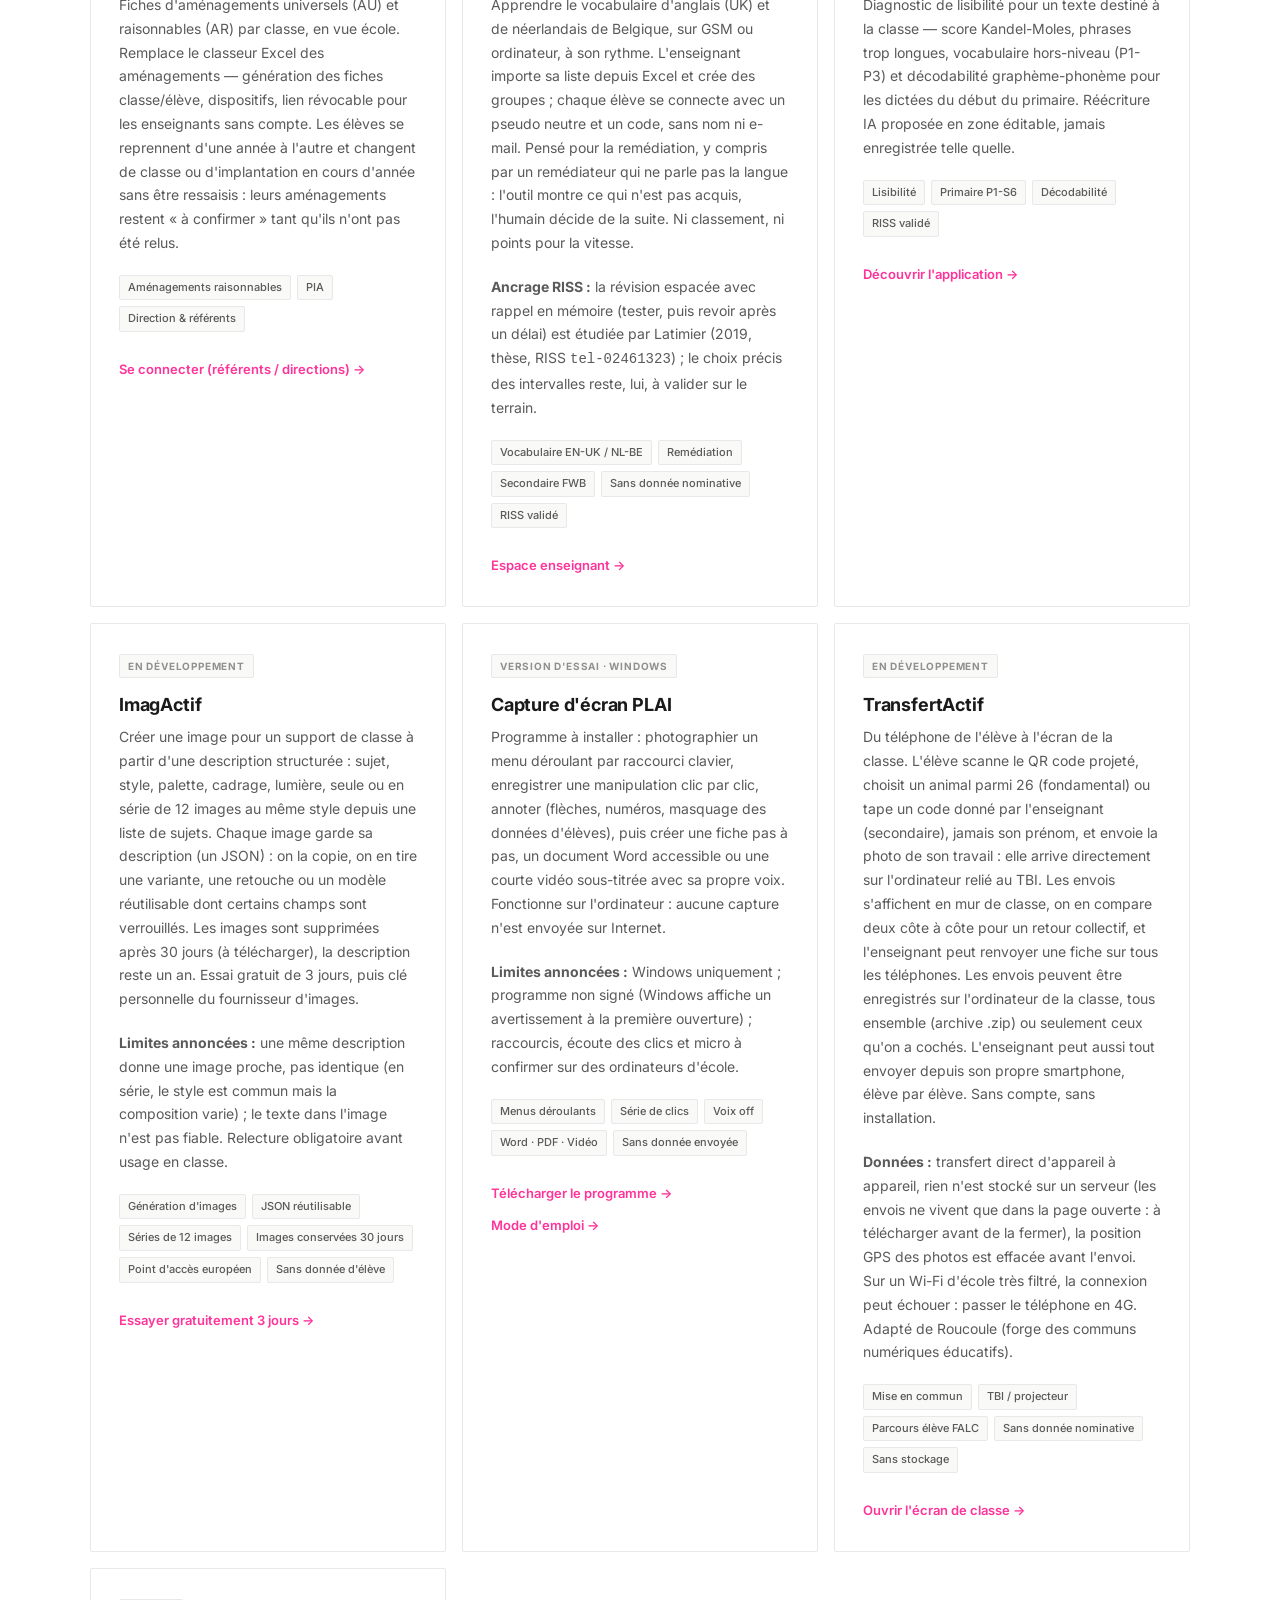
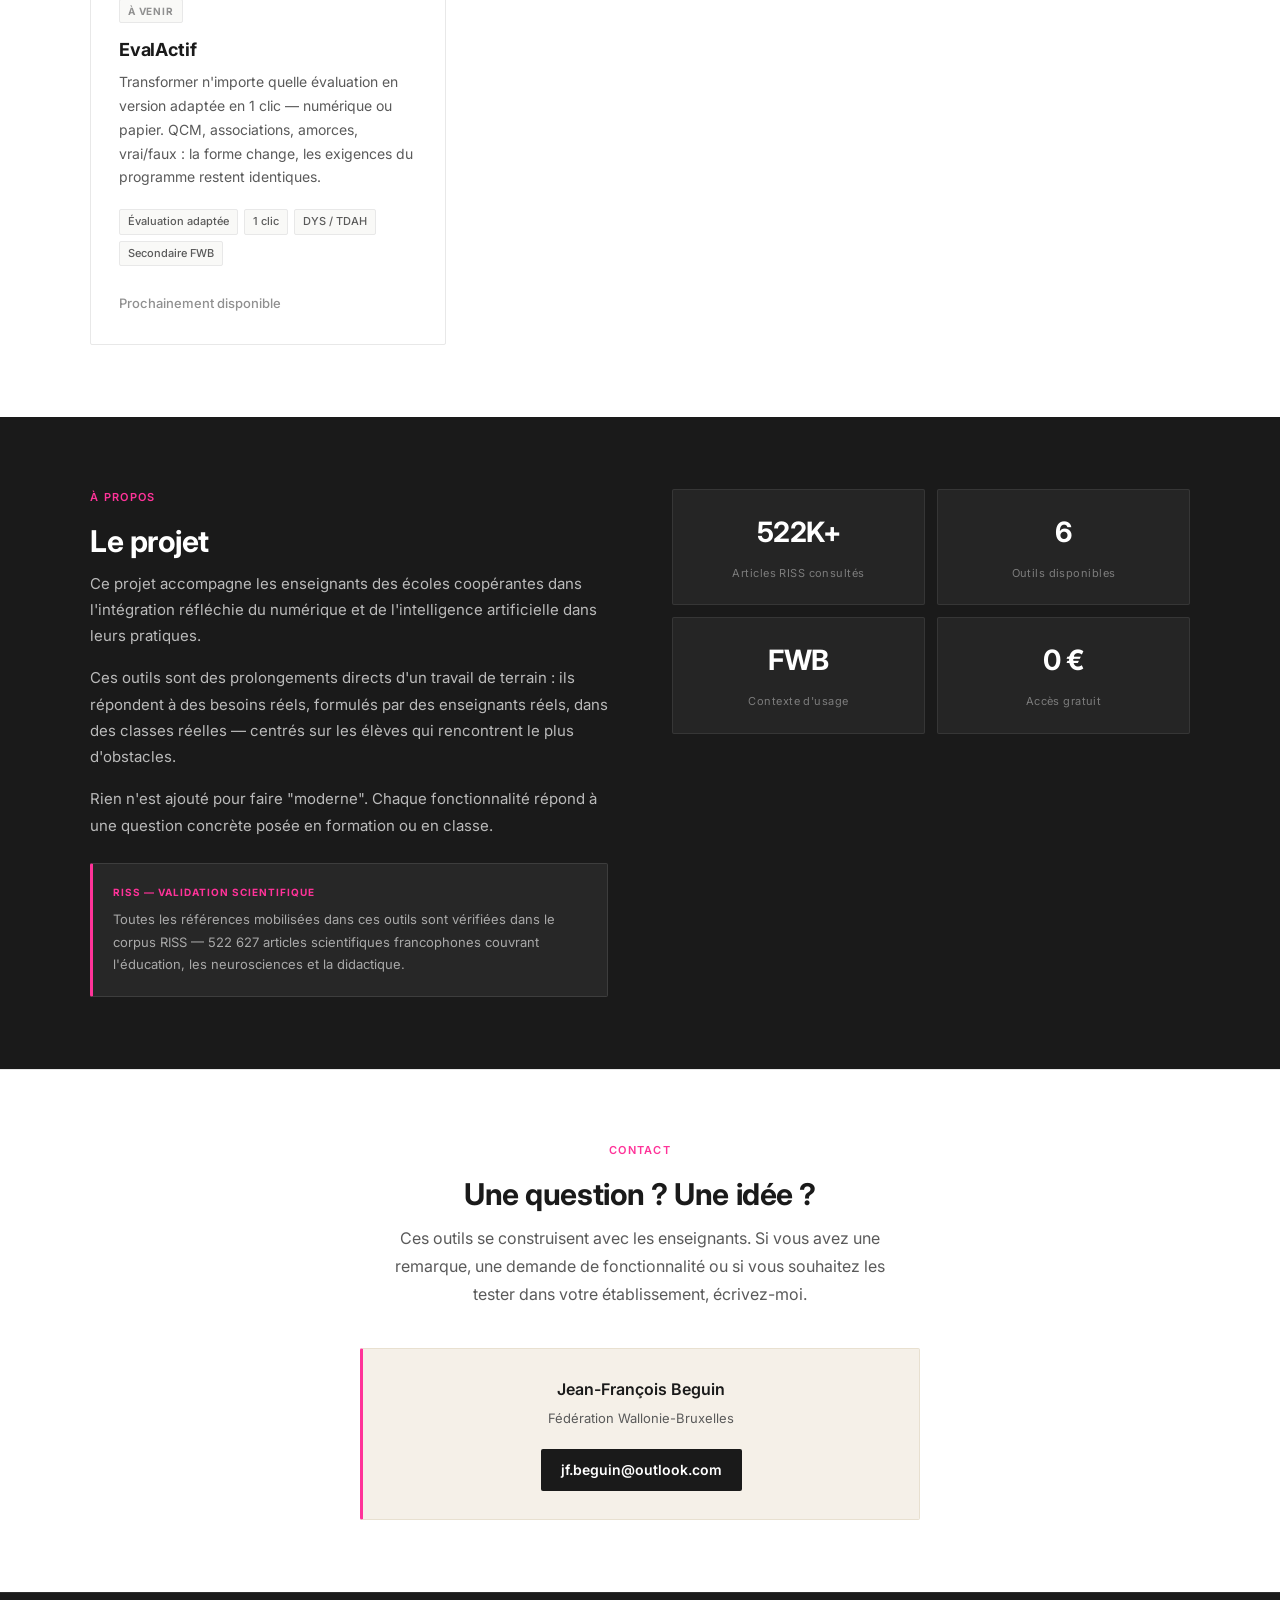
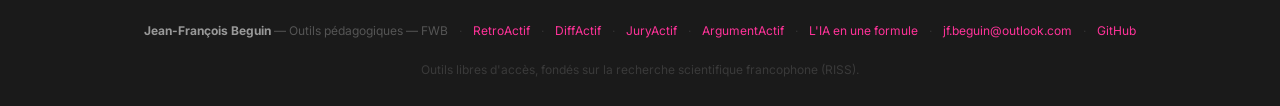
==== commit a0866a63: "TransfertActif : annonce animaux/codes et mode smartphone enseignant Co-Authored-By: Claude Sonnet 5" ====
--- a/index.html
+++ b/index.html
@@ -816,11 +816,13 @@
         <h3>TransfertActif</h3>
         <p>
           Du téléphone de l'élève à l'écran de la classe. L'élève scanne le QR code projeté,
-          choisit un animal comme pseudo (jamais son prénom) et envoie la photo de son travail :
+          choisit un animal parmi 26 (fondamental) ou tape un code donné par l'enseignant
+          (secondaire), jamais son prénom, et envoie la photo de son travail :
           elle arrive directement sur l'ordinateur relié au TBI. Les envois s'affichent en mur
           de classe, on en compare deux côte à côte pour un retour collectif, et l'enseignant
           peut renvoyer une fiche sur tous les téléphones. Les envois peuvent être enregistrés
           sur l'ordinateur de la classe, tous ensemble (archive .zip) ou seulement ceux qu'on a cochés.
+          L'enseignant peut aussi tout envoyer depuis son propre smartphone, élève par élève.
           Sans compte, sans installation.
         </p>
         <p style="font-size:14px;">
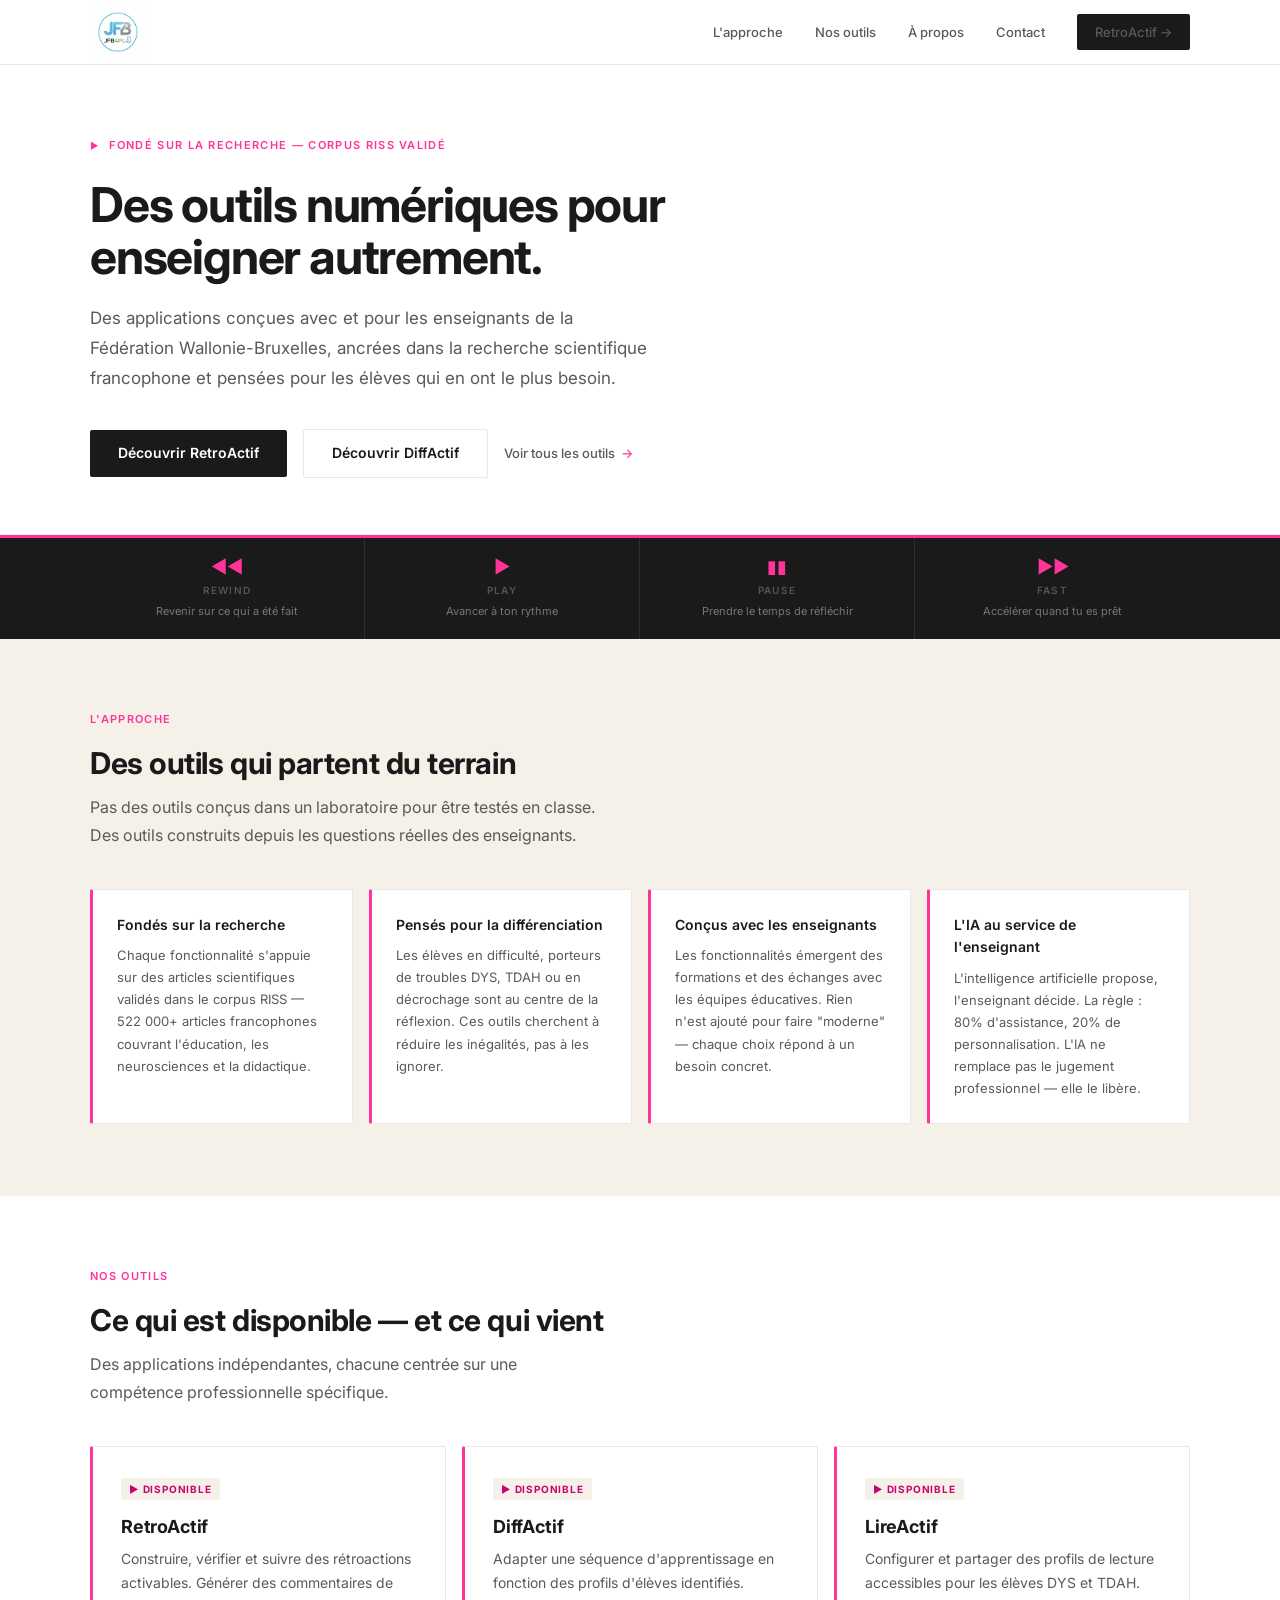
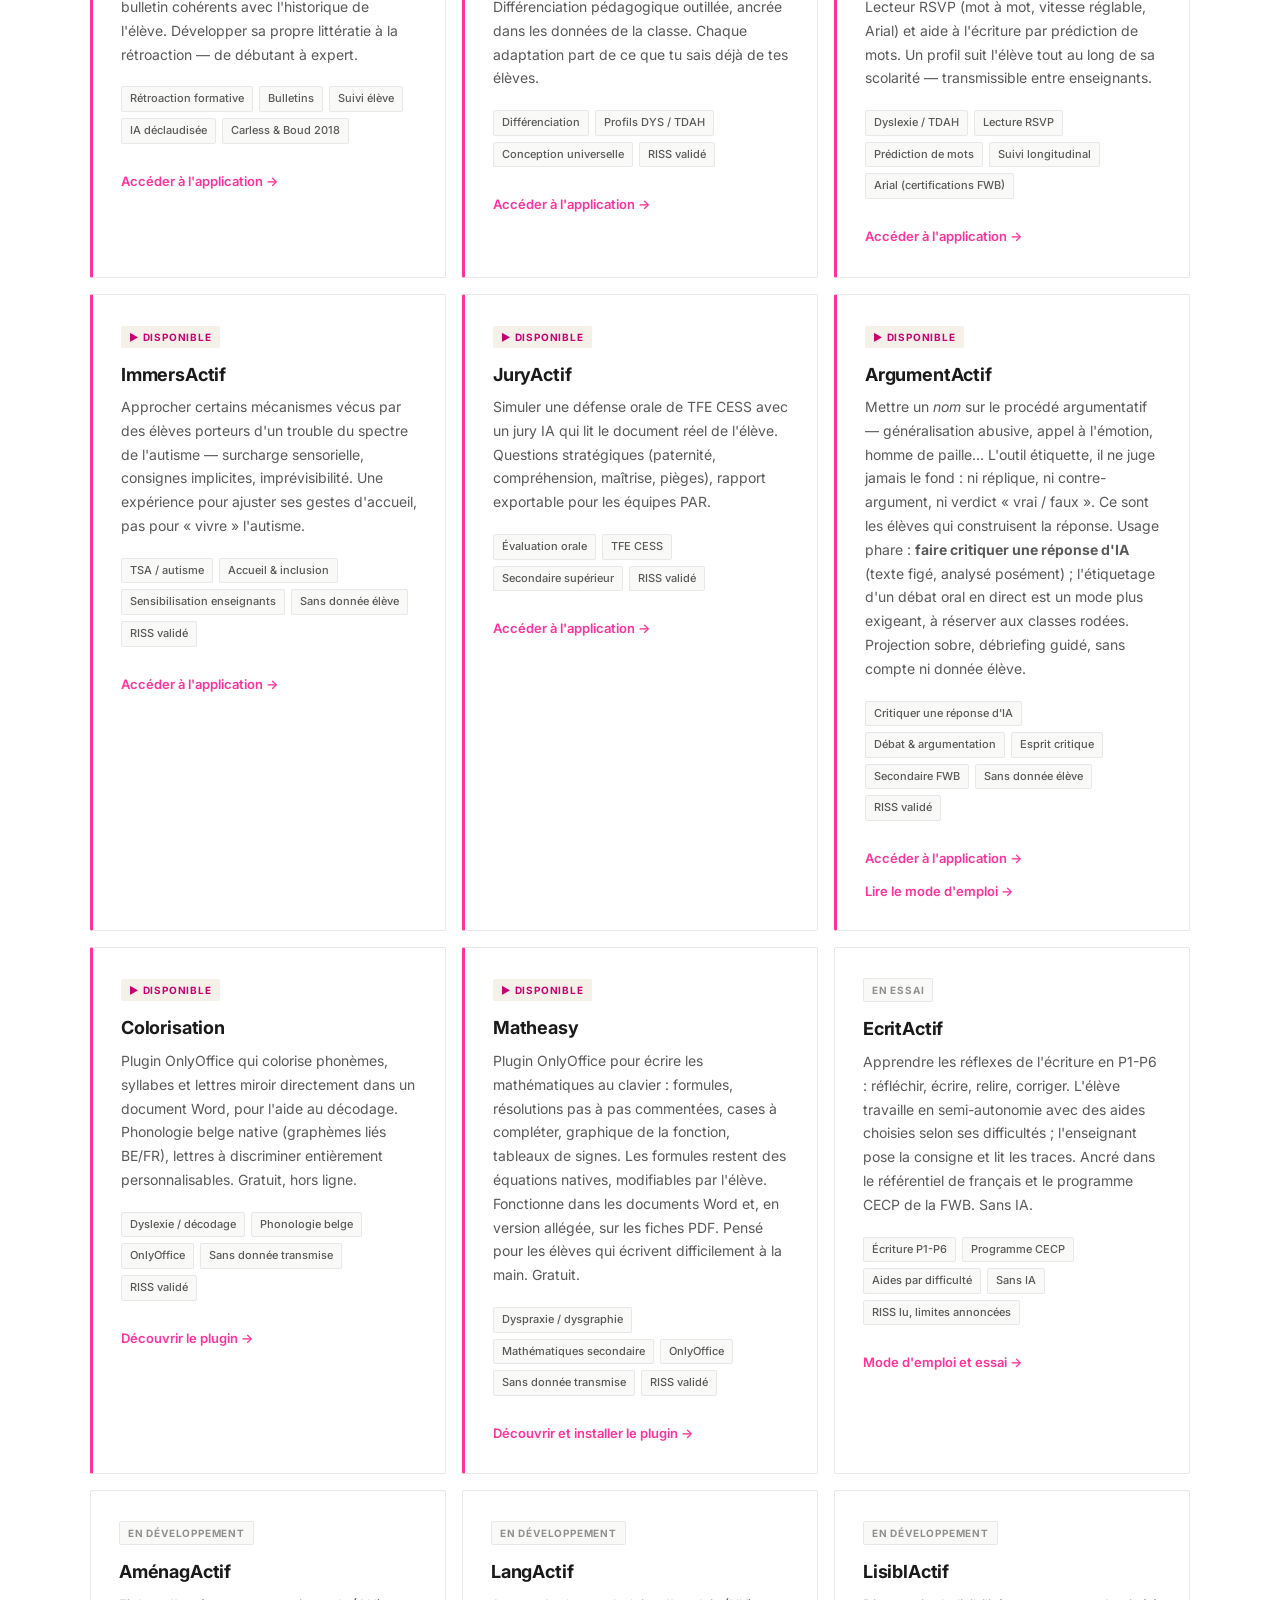
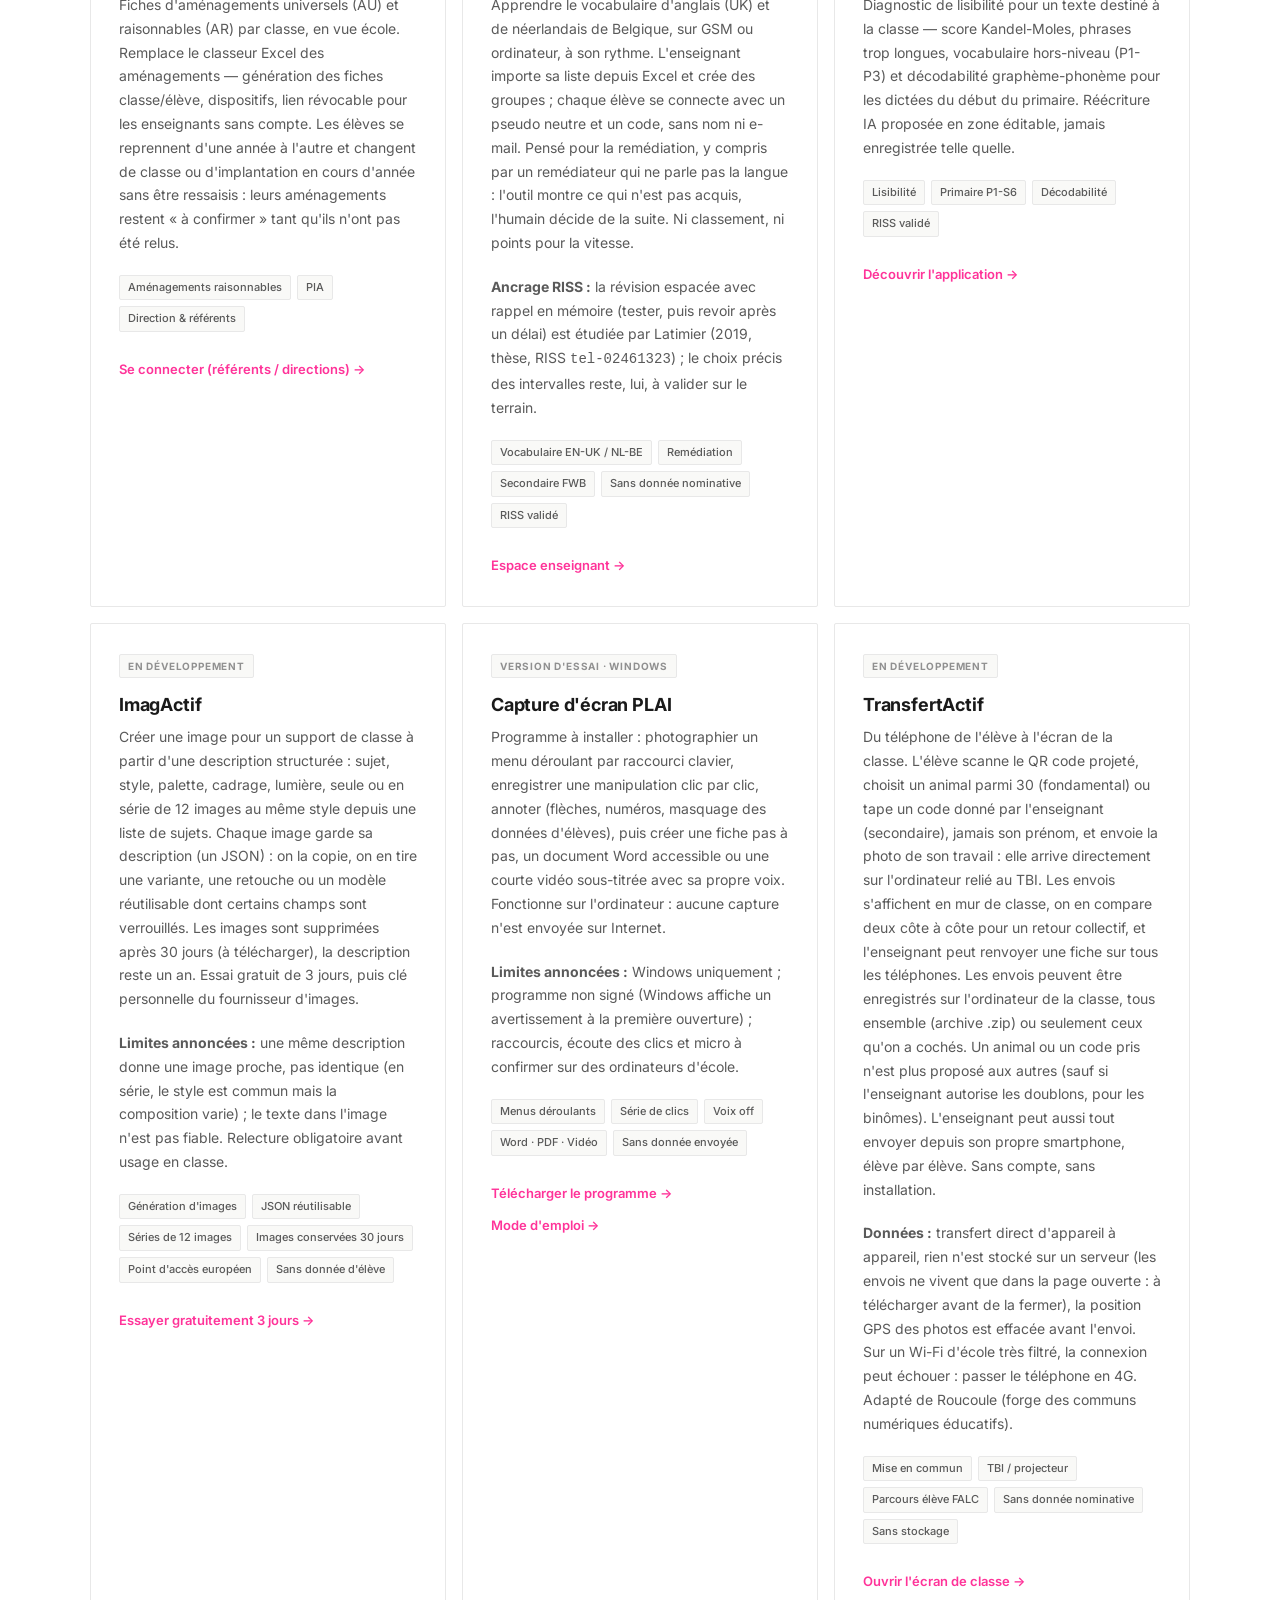
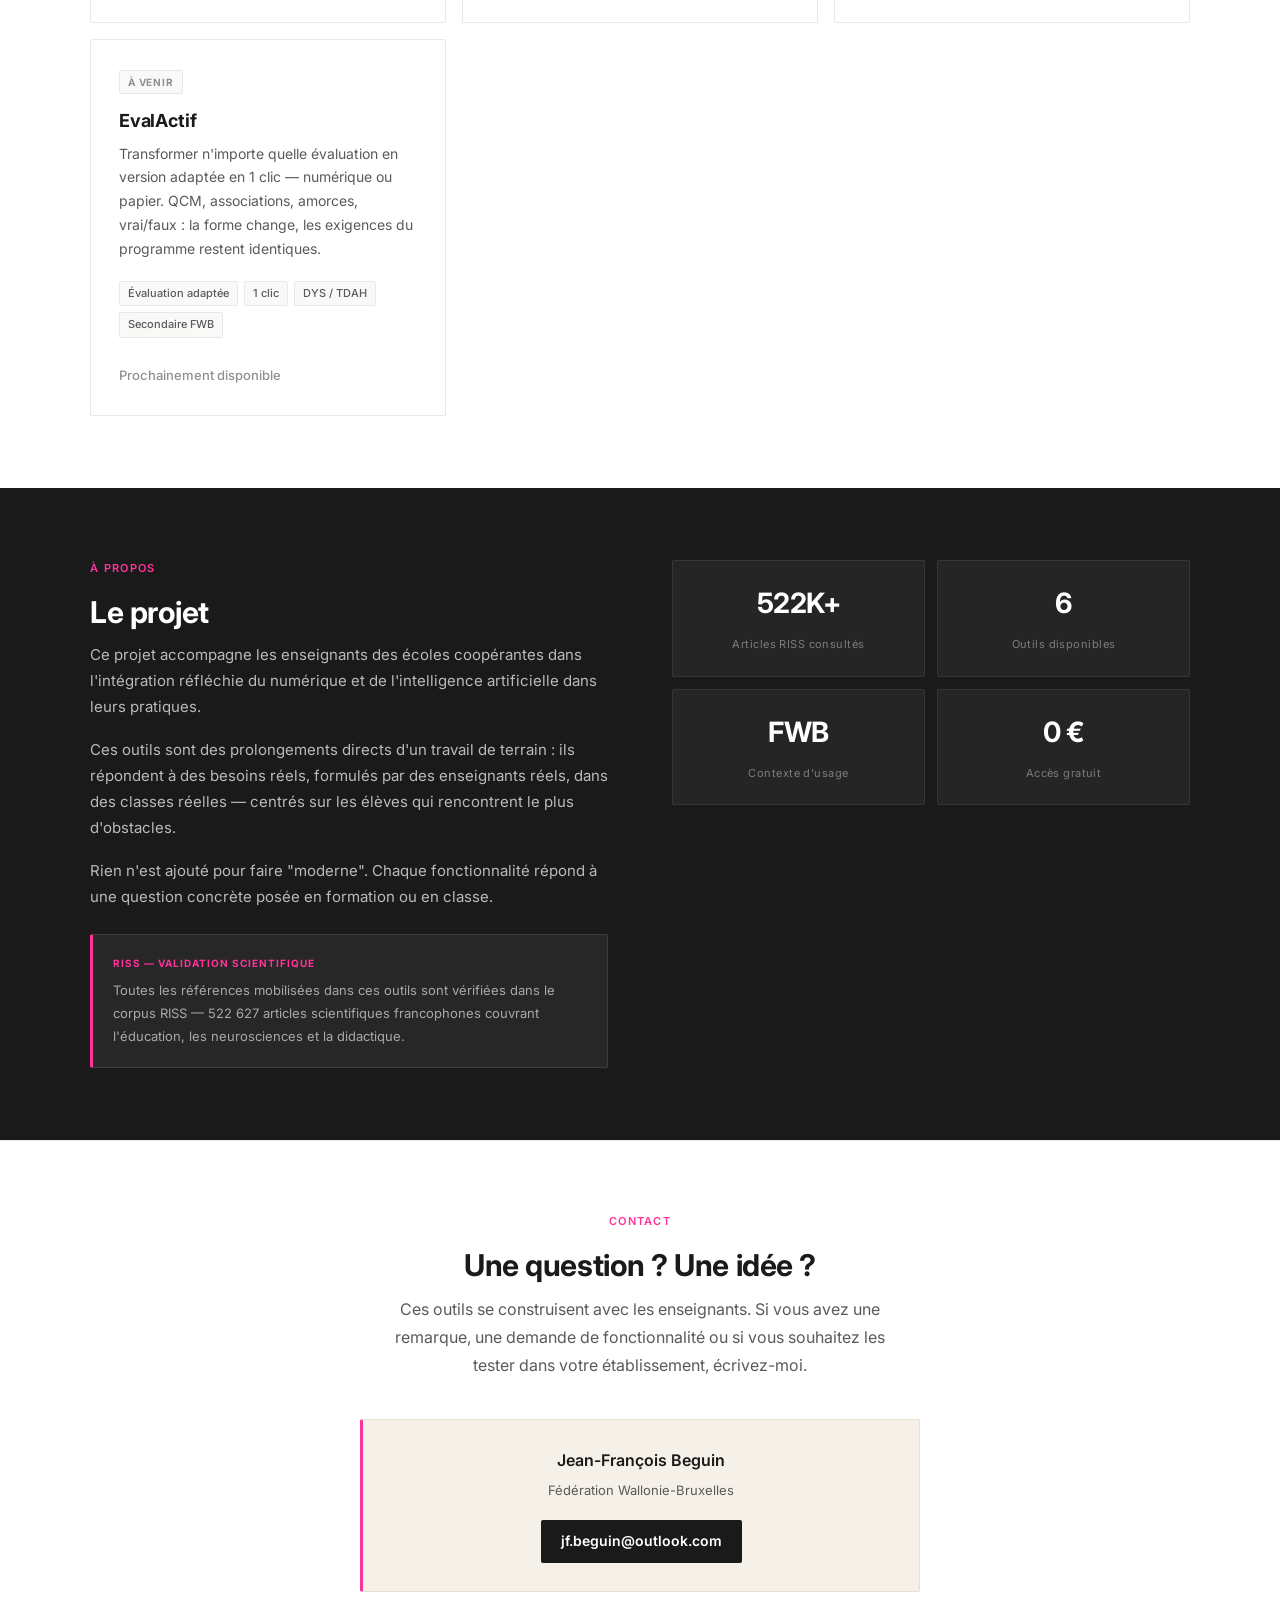
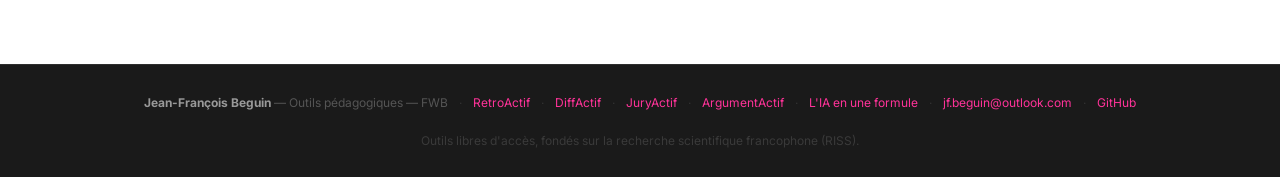
==== commit ad448400: "TransfertActif : 30 animaux, identité unique, doublons Co-Authored-By: Claude Sonnet 5.5 <noreply@an" ====
--- a/index.html
+++ b/index.html
@@ -816,13 +816,13 @@
         <h3>TransfertActif</h3>
         <p>
           Du téléphone de l'élève à l'écran de la classe. L'élève scanne le QR code projeté,
-          choisit un animal parmi 26 (fondamental) ou tape un code donné par l'enseignant
+          choisit un animal parmi 30 (fondamental) ou tape un code donné par l'enseignant
           (secondaire), jamais son prénom, et envoie la photo de son travail :
           elle arrive directement sur l'ordinateur relié au TBI. Les envois s'affichent en mur
           de classe, on en compare deux côte à côte pour un retour collectif, et l'enseignant
           peut renvoyer une fiche sur tous les téléphones. Les envois peuvent être enregistrés
           sur l'ordinateur de la classe, tous ensemble (archive .zip) ou seulement ceux qu'on a cochés.
-          L'enseignant peut aussi tout envoyer depuis son propre smartphone, élève par élève.
+          Un animal ou un code pris n'est plus proposé aux autres (sauf si l'enseignant autorise les doublons, pour les binômes). L'enseignant peut aussi tout envoyer depuis son propre smartphone, élève par élève.
           Sans compte, sans installation.
         </p>
         <p style="font-size:14px;">
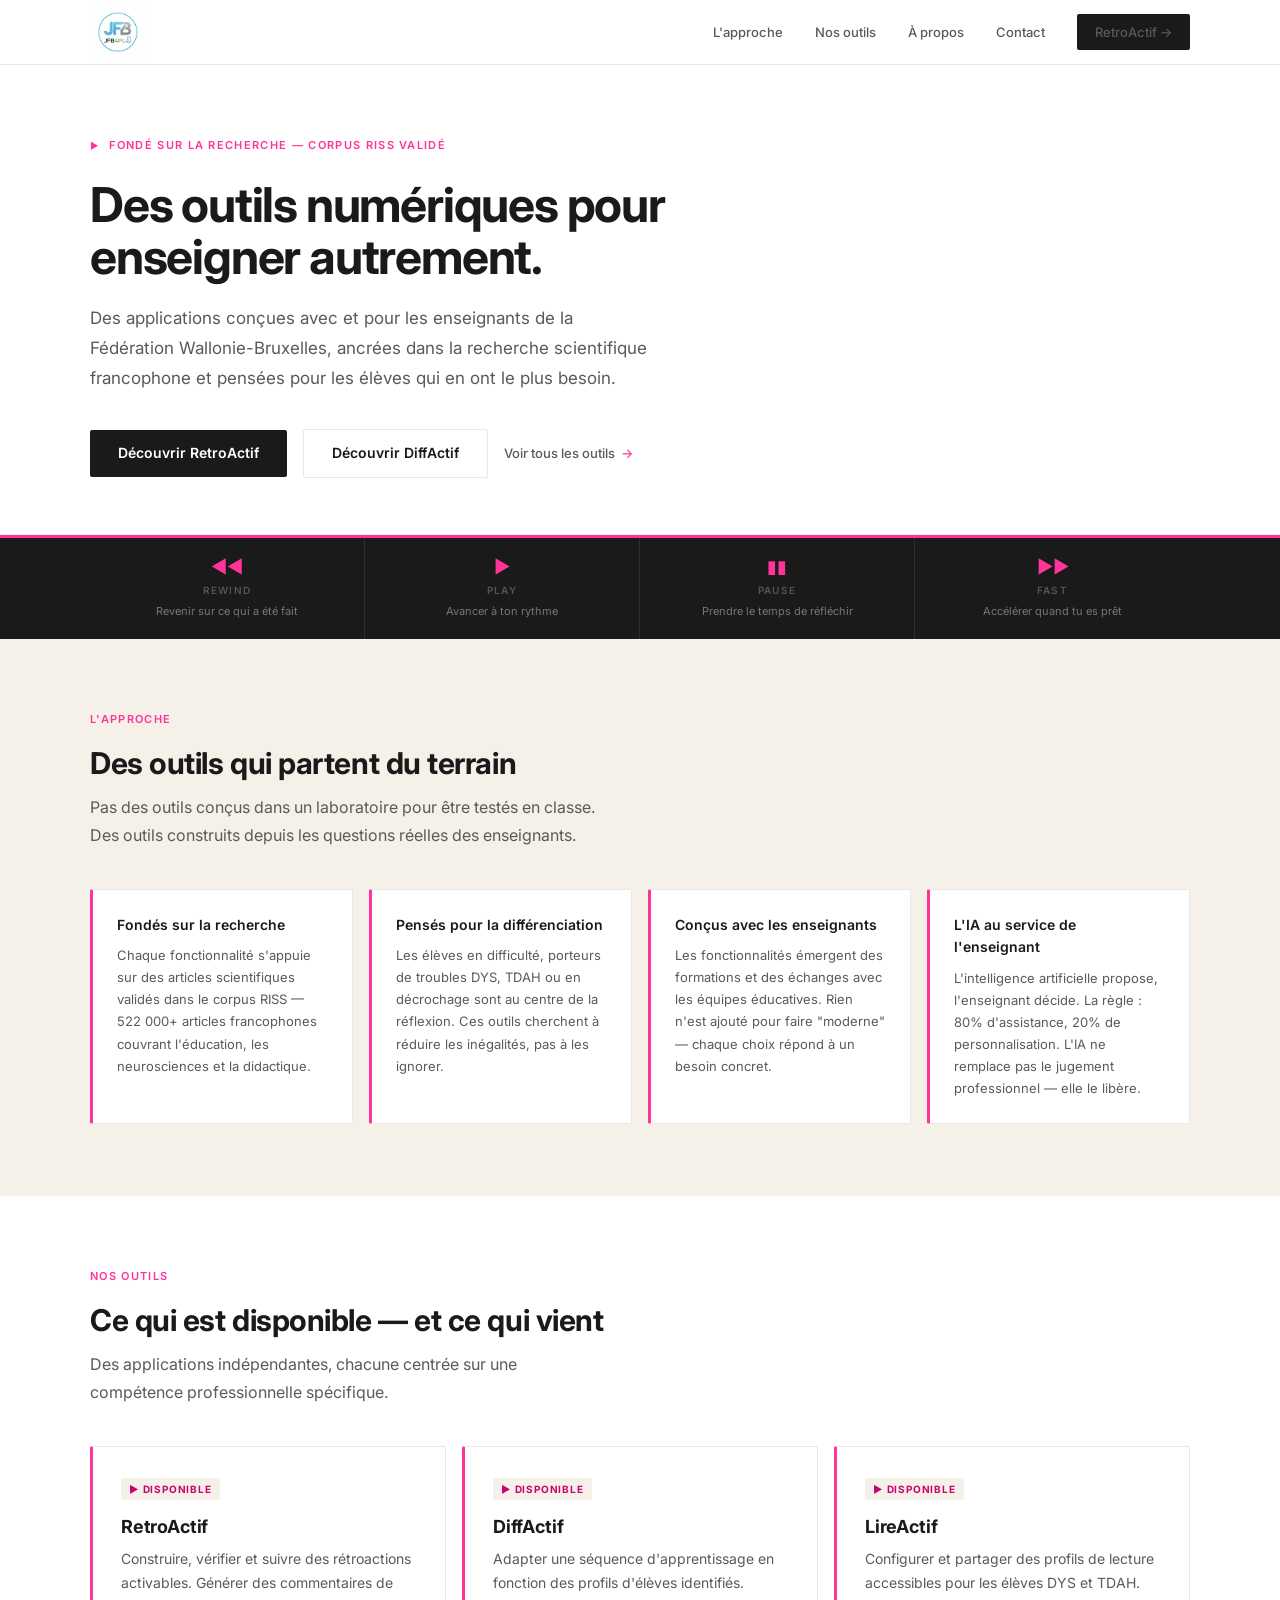
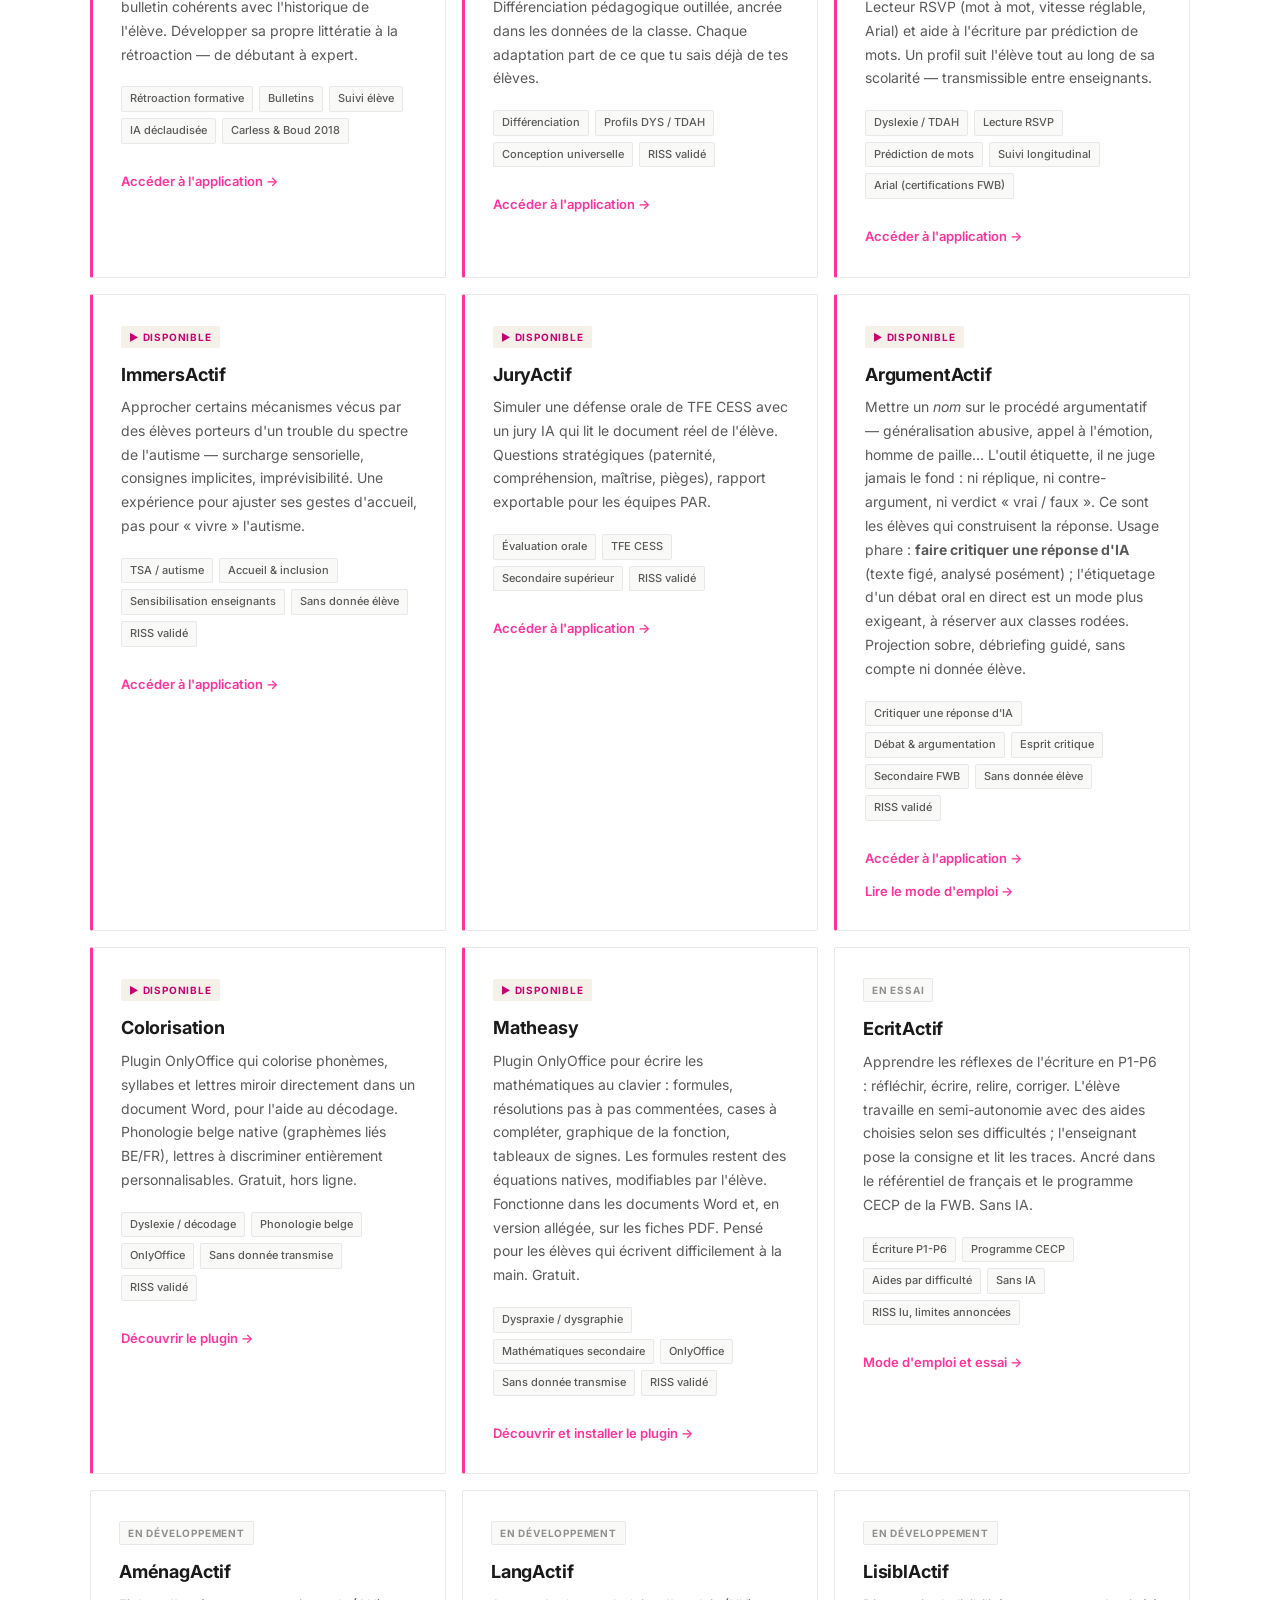
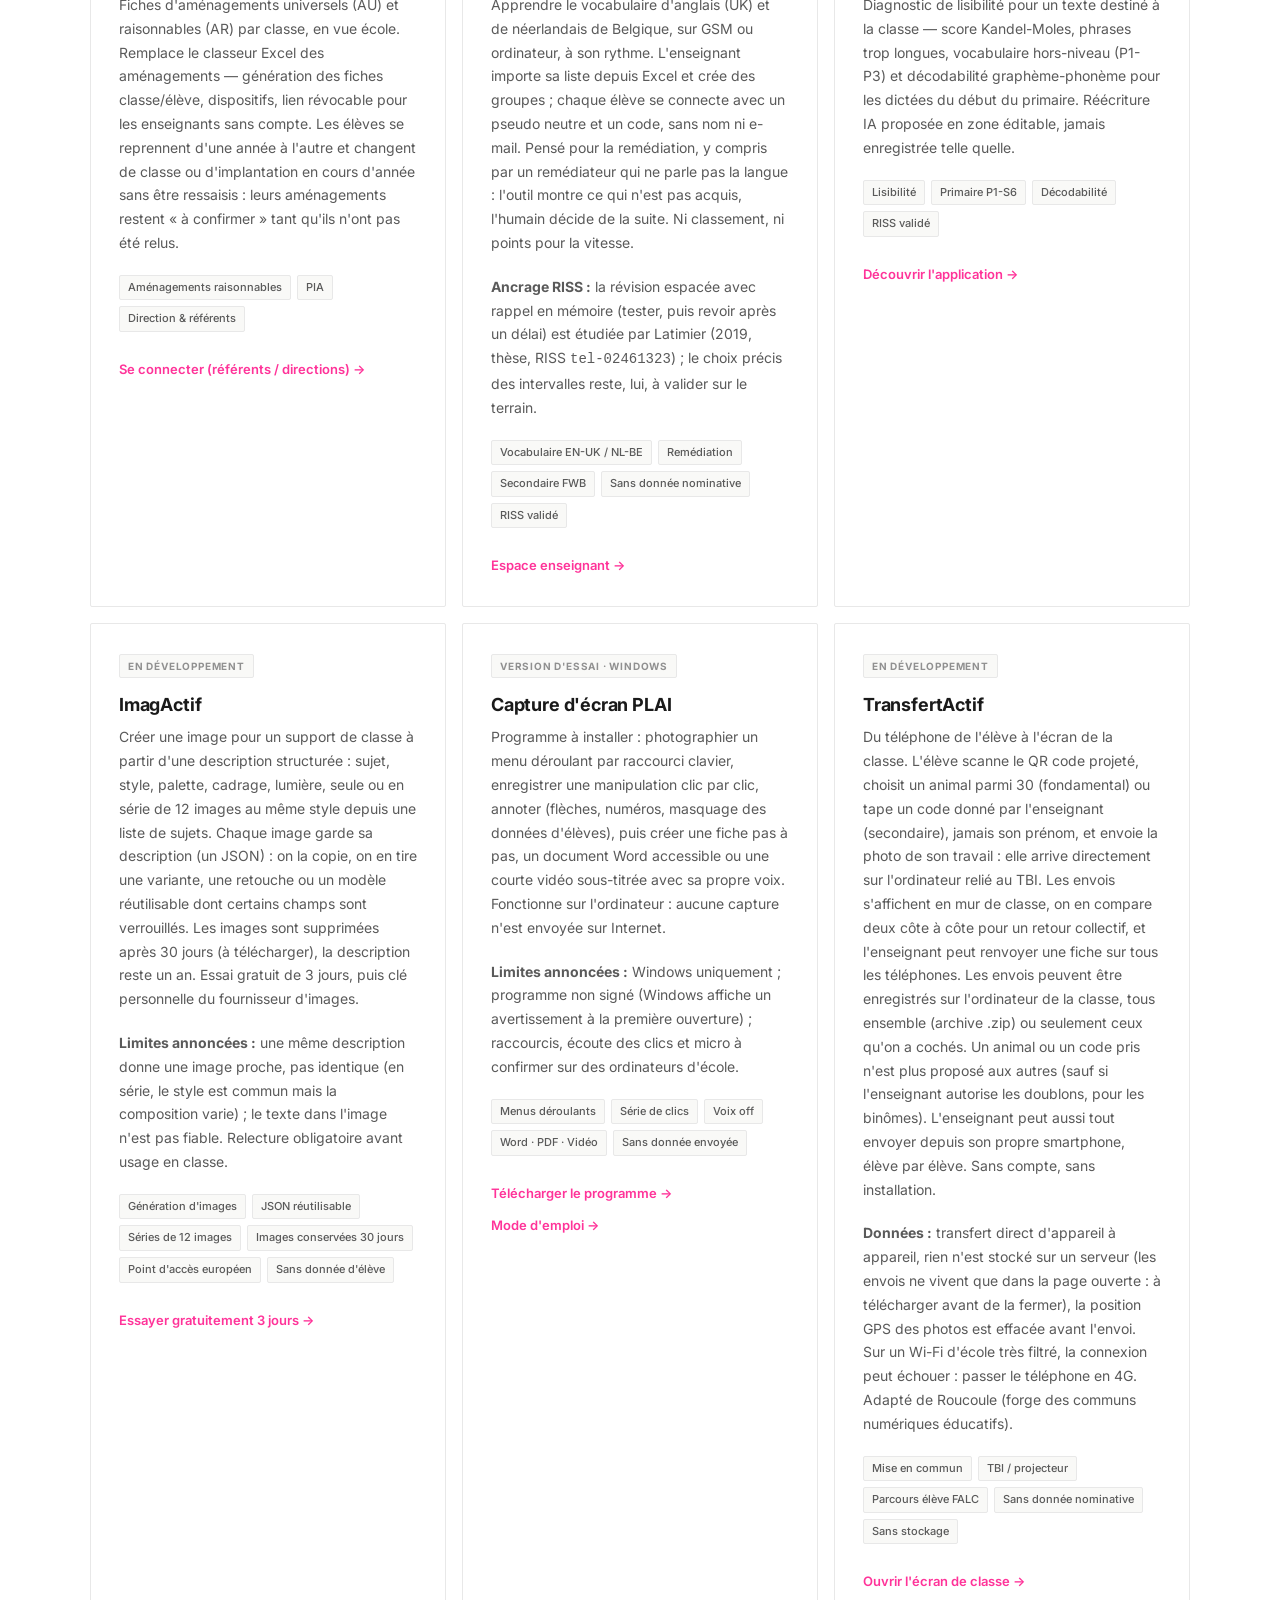
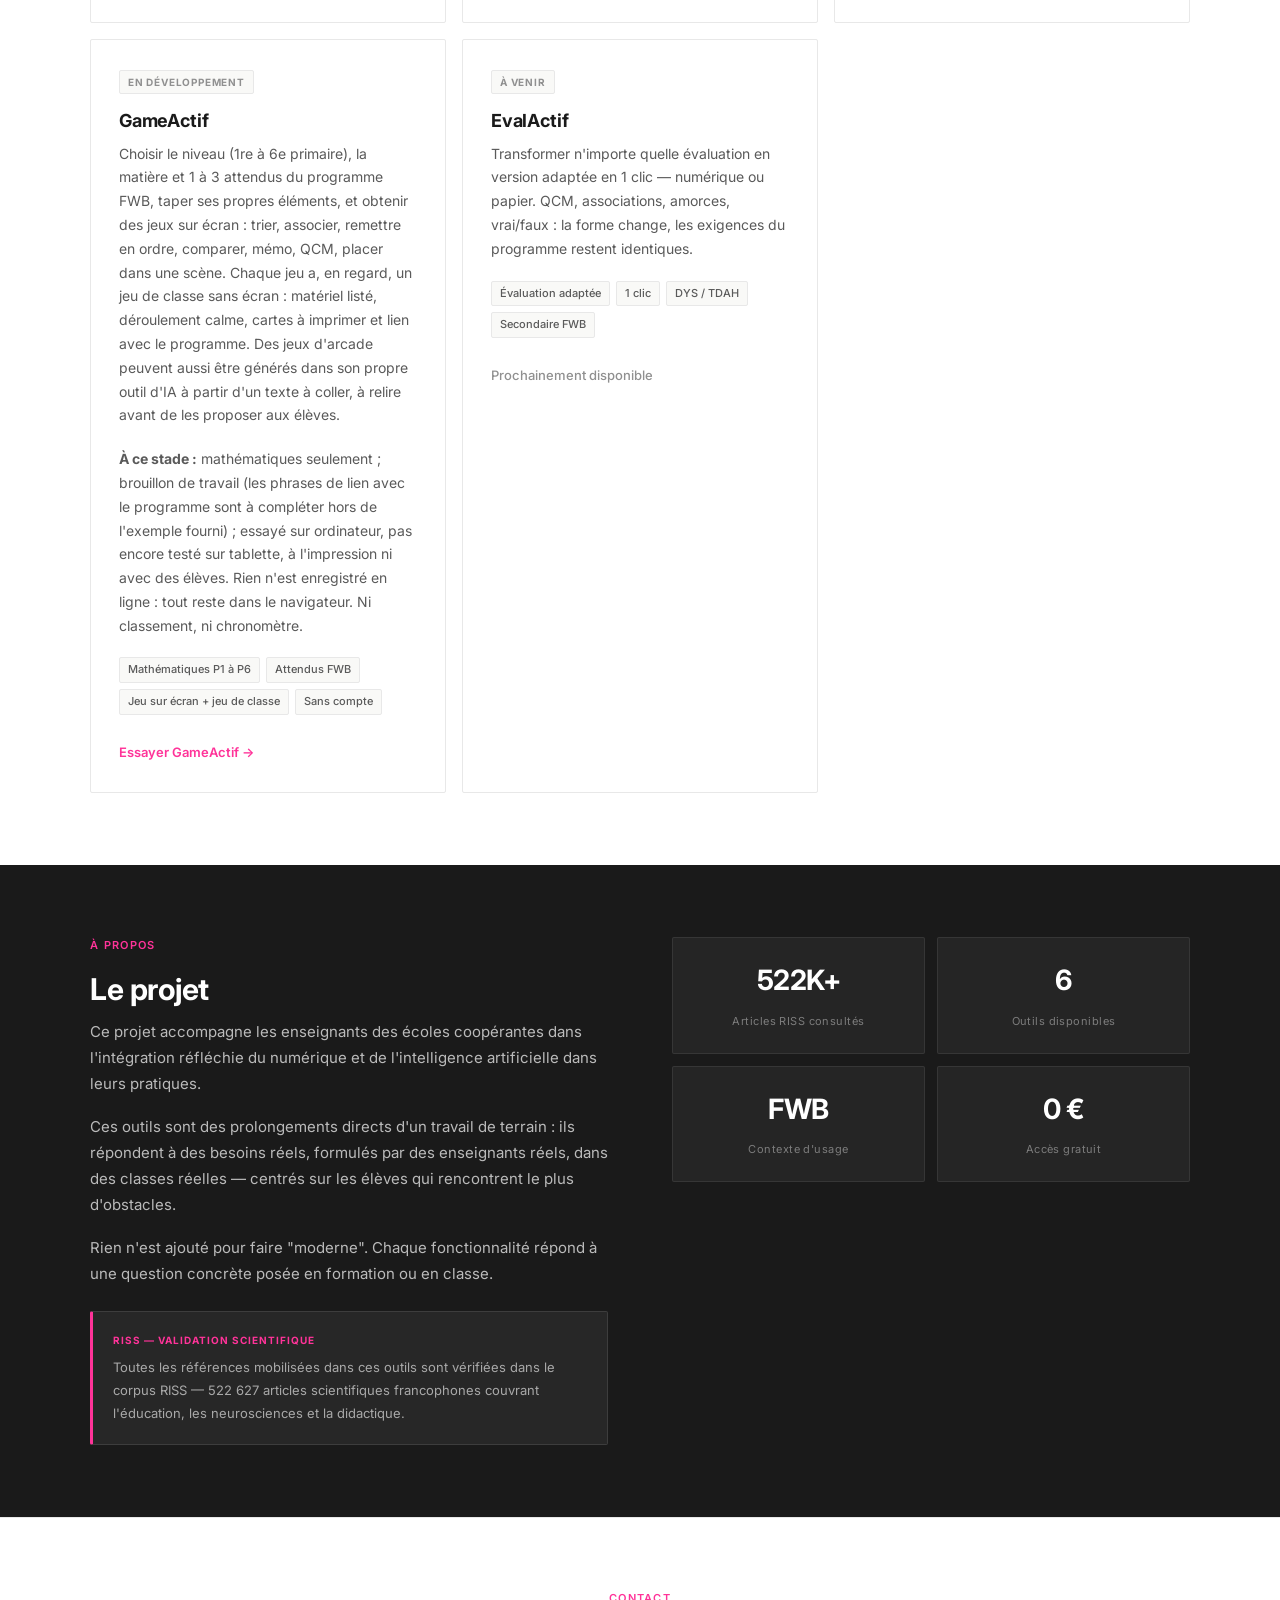
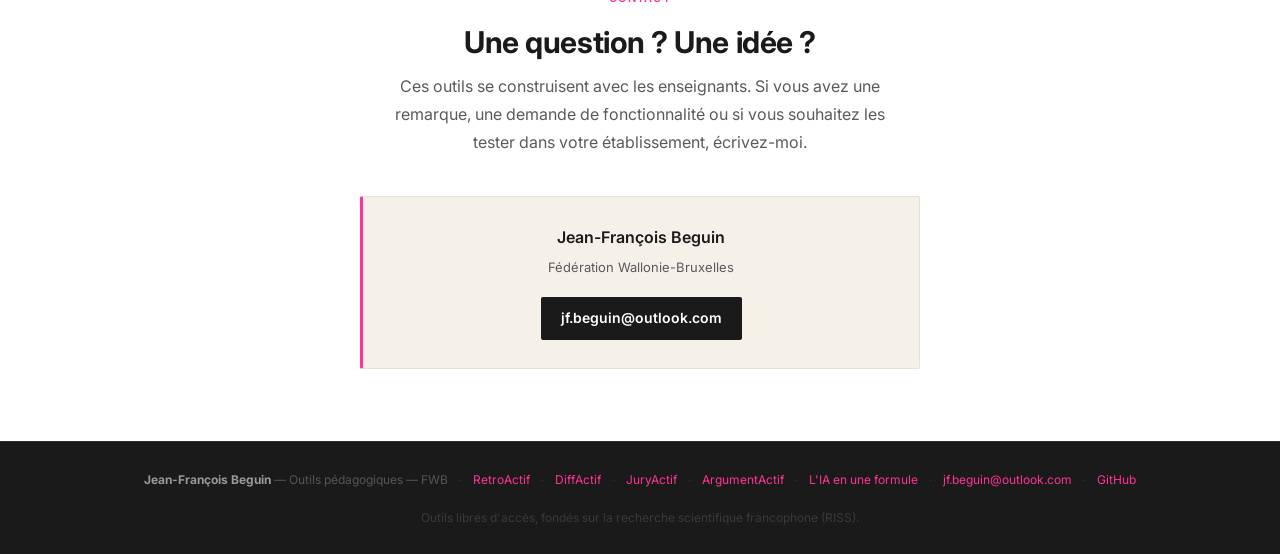
==== commit 52874154: "Carte GameActif : état à ce jour (maths P1 à P6, jeux sur écran et en classe, en développement) Co-A" ====
--- a/index.html
+++ b/index.html
@@ -841,6 +841,35 @@
         </div>
         <a href="https://transfertactif.jfb4plai.com" class="outil-link" target="_blank" rel="noopener noreferrer" data-umami-event="carte-transfertactif">
           Ouvrir l'écran de classe →
+        </a>
+      </div>
+
+      <!-- GameActif -->
+      <div class="outil-card">
+        <span class="outil-badge badge-dev">En développement</span>
+        <h3>GameActif</h3>
+        <p>
+          Choisir le niveau (1re à 6e primaire), la matière et 1 à 3 attendus du programme FWB,
+          taper ses propres éléments, et obtenir des jeux sur écran : trier, associer, remettre
+          en ordre, comparer, mémo, QCM, placer dans une scène. Chaque jeu a, en regard, un jeu
+          de classe sans écran : matériel listé, déroulement calme, cartes à imprimer et lien avec
+          le programme. Des jeux d'arcade peuvent aussi être générés dans son propre outil d'IA à
+          partir d'un texte à coller, à relire avant de les proposer aux élèves.
+        </p>
+        <p style="font-size:14px;">
+          <strong>À ce stade :</strong> mathématiques seulement ; brouillon de travail (les phrases
+          de lien avec le programme sont à compléter hors de l'exemple fourni) ; essayé sur
+          ordinateur, pas encore testé sur tablette, à l'impression ni avec des élèves. Rien
+          n'est enregistré en ligne : tout reste dans le navigateur. Ni classement, ni chronomètre.
+        </p>
+        <div class="outil-tags">
+          <span class="tag">Mathématiques P1 à P6</span>
+          <span class="tag">Attendus FWB</span>
+          <span class="tag">Jeu sur écran + jeu de classe</span>
+          <span class="tag">Sans compte</span>
+        </div>
+        <a href="https://gameactif.jfb4plai.com" class="outil-link" target="_blank" rel="noopener noreferrer" data-umami-event="carte-gameactif">
+          Essayer GameActif →
         </a>
       </div>
 
